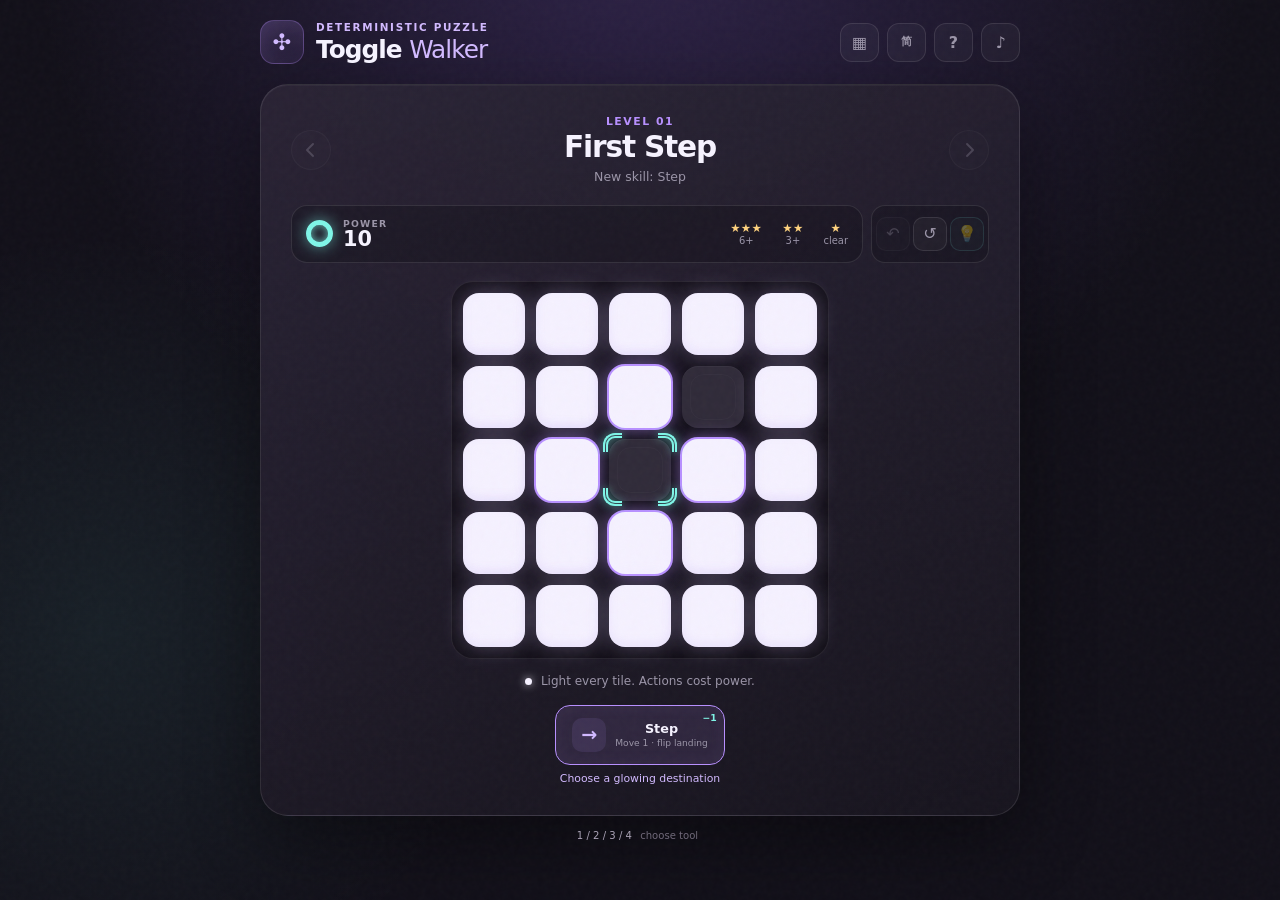
==== toggle-walker/index.html @ c09021bd "deploy(toggle-walker): publish initial PWA" ====
<!doctype html>
<html lang="en">
<head>
  <meta charset="UTF-8">
  <meta name="viewport" content="width=device-width, initial-scale=1, viewport-fit=cover">
  <meta name="theme-color" content="#121019">
  <meta name="description" data-i18n-content="meta.description" content="A deterministic tile-lighting puzzle. Move smart. Spend less. Leave no tile dark.">
  <link rel="manifest" href="/toggle-walker/manifest.webmanifest">
  <link rel="icon" href="/toggle-walker/icons/icon.svg" type="image/svg+xml">
  <link rel="apple-touch-icon" href="/toggle-walker/icons/icon-192.png">
  <title>Toggle Walker</title>
  <script type="module" crossorigin src="/toggle-walker/assets/index-BwWLwqDr.js"></script>
  <link rel="stylesheet" crossorigin href="/toggle-walker/assets/index-BJQT3_qr.css">
</head>
<body>
  <div class="noise" aria-hidden="true"></div>
  <main class="app-shell">
    <header class="topbar">
      <div class="brand">
        <span class="brand-mark" aria-hidden="true">✣</span>
        <div>
          <p class="eyebrow" data-i18n="brand.eyebrow">Deterministic puzzle</p>
          <h1>Toggle <span>Walker</span></h1>
        </div>
      </div>
      <div class="top-actions">
        <button class="icon-button" id="picker-button" type="button" data-i18n-aria="aria.levelPicker" aria-label="Choose level">▦</button>
        <button class="icon-button locale-button" id="locale-button" type="button" data-i18n-aria="aria.locale" aria-label="Switch to Simplified Chinese">简</button>
        <button class="icon-button" id="help-button" type="button" data-i18n-aria="aria.help" aria-label="How to play">?</button>
        <button class="icon-button" id="sound-button" type="button" data-i18n-aria="aria.sound" aria-label="Toggle sound" aria-pressed="true">♪</button>
      </div>
    </header>

    <section id="game-view">
    <section class="game-card" aria-labelledby="level-name">
      <div class="level-row">
        <button class="level-arrow" id="previous-level" type="button" data-i18n-aria="aria.previousLevel" aria-label="Previous level"><i class="fa-solid fa-chevron-left" aria-hidden="true"></i></button>
        <div class="level-copy">
          <p id="level-number">Level 01</p>
          <h2 id="level-name">Crossfire</h2>
          <span id="level-kicker">Warm up the walker</span>
        </div>
        <button class="level-arrow" id="next-level" type="button" data-i18n-aria="aria.nextLevel" aria-label="Next level"><i class="fa-solid fa-chevron-right" aria-hidden="true"></i></button>
      </div>

      <div class="power-row">
        <div class="score-strip">
          <div class="points-display">
            <span class="points-orb" aria-hidden="true"></span>
            <div>
              <small data-i18n="hud.power">Power</small>
              <strong id="points">10</strong>
            </div>
          </div>
          <div class="thresholds" data-i18n-aria="aria.thresholds" aria-label="Star thresholds">
            <span><b>★★★</b><i id="three-star-score">7+</i></span>
            <span><b>★★</b><i id="two-star-score">4+</i></span>
            <span><b>★</b><i data-i18n="hud.clear">clear</i></span>
          </div>
        </div>
        <div class="controls-row" role="group" data-i18n-aria="aria.utilityControls" aria-label="Game controls">
          <button class="utility-button tooltip" id="undo-button" type="button" data-i18n-aria="aria.undo" aria-label="Undo">↶</button>
          <button class="utility-button tooltip" id="restart-button" type="button" data-i18n-aria="aria.restart" aria-label="Restart">↺</button>
          <button class="utility-button tooltip hint-button" id="hint-button" type="button" data-i18n-aria="aria.hint" aria-label="Hint">💡</button>
        </div>
      </div>

      <div class="board-wrap">
        <div class="board" id="board" role="grid" data-i18n-aria="aria.board" aria-label="5 by 5 puzzle board">
          <div class="cursor" id="cursor" aria-hidden="true"><i></i><i></i><i></i><i></i></div>
        </div>
      </div>

      <p class="mission"><span></span> <i data-i18n="mission">Light every tile. Actions never refund power.</i></p>

      <div class="action-picker" role="radiogroup" data-i18n-aria="aria.tools" aria-label="Choose a tool">
        <button class="action tooltip active" data-action="step" role="radio" aria-checked="true" aria-label="Step: Move 1 · flip landing" type="button">
          <span class="action-icon step-icon" aria-hidden="true">→</span>
          <span><strong data-i18n="actions.step.name">Step</strong><small data-i18n="actions.step.description">Move 1 · flip landing</small></span>
          <em>−1</em>
        </button>
        <button class="action tooltip" data-action="dash" role="radio" aria-checked="false" aria-label="Dash: Move 2 · flip the trail" type="button">
          <span class="action-icon dash-icon" aria-hidden="true">»</span>
          <span><strong data-i18n="actions.dash.name">Dash</strong><small data-i18n="actions.dash.description">Move 2 · flip the trail</small></span>
          <em>−1</em>
        </button>
        <button class="action tooltip" data-action="jump" role="radio" aria-checked="false" aria-label="Jump: Move within 2 · flip source + landing" type="button">
          <span class="action-icon jump-icon" aria-hidden="true">⌁</span>
          <span><strong data-i18n="actions.jump.name">Jump</strong><small data-i18n="actions.jump.description">Move within 2 · flip source + landing</small></span>
          <em>−2</em>
        </button>
        <button class="action tooltip pulse-action" data-action="pulse" role="radio" aria-checked="false" aria-label="Pulse: Flip 4 neighbors" type="button">
          <span class="action-icon pulse-icon" aria-hidden="true">✣</span>
          <span><strong data-i18n="actions.pulse.name">Pulse</strong><small data-i18n="actions.pulse.description">Flip 4 neighbors</small></span>
          <em>−3</em>
        </button>
      </div>

      <p class="target-prompt" data-i18n="target.prompt">Choose a glowing destination</p>

    </section>

    <footer><span>1 / 2 / 3 / 4</span> <i data-i18n="footer.choose">choose tool</i></footer>
    </section>

    <section class="picker-view" id="picker-view" hidden>
      <div class="picker-heading">
        <button class="level-arrow" id="picker-back" type="button" data-i18n-aria="aria.backToGame" aria-label="Back to game"><i class="fa-solid fa-chevron-left" aria-hidden="true"></i></button>
        <div>
          <p class="eyebrow" data-i18n="picker.eyebrow">Progression</p>
          <h2 data-i18n="picker.title">Choose a circuit</h2>
        </div>
        <p class="picker-total"><span aria-hidden="true">★</span><strong id="total-stars">0</strong></p>
      </div>
      <div class="picker-navigation">
        <button class="level-arrow" id="picker-previous" type="button" data-i18n-aria="aria.previousPickerPage" aria-label="Previous picker page"><i class="fa-solid fa-chevron-left" aria-hidden="true"></i></button>
        <button class="picker-range" id="picker-range" type="button">1–25</button>
        <button class="level-arrow" id="picker-next" type="button" data-i18n-aria="aria.nextPickerPage" aria-label="Next picker page"><i class="fa-solid fa-chevron-right" aria-hidden="true"></i></button>
      </div>
      <div class="level-grid" id="level-grid"></div>
    </section>
  </main>

  <dialog id="help-dialog">
    <div class="dialog-inner">
      <button class="dialog-close" type="button" data-i18n-aria="aria.close" aria-label="Close">×</button>
      <p class="eyebrow" data-i18n="help.eyebrow">Field manual</p>
      <h2 data-i18n="help.title">Leave no tile dark.</h2>
      <ol>
        <li><b data-i18n="help.chooseTitle">Choose a tool.</b> <span data-i18n="help.chooseBody">Step, dash, jump, or pulse.</span></li>
        <li><b data-i18n="help.spendTitle">Spend power.</b> <span data-i18n="help.spendBody">Each tool has a fixed cost.</span></li>
        <li><b data-i18n="help.lightTitle">Light tiles.</b> <span data-i18n="help.lightBody">Turning a tile white does not refund power.</span></li>
        <li><b data-i18n="help.finishTitle">Finish rich.</b> <span data-i18n="help.finishBody">Your remaining power decides the stars.</span></li>
      </ol>
      <button class="primary-button dialog-close" type="button" data-i18n="help.dismiss">Got it</button>
    </div>
  </dialog>

  <div class="result" id="result" hidden>
    <div class="result-card">
      <p class="eyebrow" id="result-label">Board illuminated</p>
      <div class="result-stars" id="result-stars" data-i18n-aria="aria.stars" aria-label="Stars earned">★★★</div>
      <h2 id="result-title">Clean work.</h2>
      <p id="result-copy">You escaped with <strong>7</strong> power.</p>
      <div class="result-actions">
        <button class="secondary-button" id="result-retry" type="button" data-i18n="result.replay">Replay</button>
        <button class="primary-button" id="result-next" type="button" data-i18n="result.next">Next puzzle →</button>
      </div>
    </div>
  </div>

</body>
</html>
---- toggle-walker/assets/index-BJQT3_qr.css ----
.fa,.fa-brands,.fa-classic,.fa-regular,.fa-solid,.fab,.far,.fas{--_fa-family:var(--fa-family,var(--fa-style-family,"Font Awesome 7 Free"));-webkit-font-smoothing:antialiased;-moz-osx-font-smoothing:grayscale;display:var(--fa-display,inline-block);font-family:var(--_fa-family);font-feature-settings:normal;font-style:normal;font-synthesis:none;font-variant:normal;font-weight:var(--fa-style,900);line-height:1;text-align:center;text-rendering:auto;width:var(--fa-width,1.25em)}:is(.fas,.far,.fab,.fa-solid,.fa-regular,.fa-brands,.fa-classic,.fa):before{content:var(--fa)/""}@supports not (content:""/""){:is(.fas,.far,.fab,.fa-solid,.fa-regular,.fa-brands,.fa-classic,.fa):before{content:var(--fa)}}.fa-1x{font-size:1em}.fa-2x{font-size:2em}.fa-3x{font-size:3em}.fa-4x{font-size:4em}.fa-5x{font-size:5em}.fa-6x{font-size:6em}.fa-7x{font-size:7em}.fa-8x{font-size:8em}.fa-9x{font-size:9em}.fa-10x{font-size:10em}.fa-2xs{font-size:.625em;line-height:.1em;vertical-align:.225em}.fa-xs{font-size:.75em;line-height:.08333em;vertical-align:.125em}.fa-sm{font-size:.875em;line-height:.07143em;vertical-align:.05357em}.fa-lg{font-size:1.25em;line-height:.05em;vertical-align:-.075em}.fa-xl{font-size:1.5em;line-height:.04167em;vertical-align:-.125em}.fa-2xl{font-size:2em;line-height:.03125em;vertical-align:-.1875em}.fa-width-auto{--fa-width:auto}.fa-fw,.fa-width-fixed{--fa-width:1.25em}.fa-canvas-square{padding-block:.125em;margin-block-end:-.125em}.fa-canvas-roomy{padding-block:.25em;padding-inline:.125em;margin-block-end:-.25em;box-sizing:content-box}.fa-ul{list-style-type:none;margin-inline-start:var(--fa-li-margin,2.5em);padding-inline-start:0}.fa-ul>li{position:relative}.fa-li{inset-inline-start:calc(var(--fa-li-width, 2em)*-1);position:absolute;text-align:center;width:var(--fa-li-width,2em);line-height:inherit}.fa-border{border-radius:var(--fa-border-radius,.1em);border:var(--fa-border-width,.0625em) var(--fa-border-style,solid) var(--fa-border-color,#eee);box-sizing:var(--fa-border-box-sizing,content-box);padding:var(--fa-border-padding,.1875em .25em)}.fa-pull-left,.fa-pull-start{float:inline-start;margin-inline-end:var(--fa-pull-margin,.3em)}.fa-pull-end,.fa-pull-right{float:inline-end;margin-inline-start:var(--fa-pull-margin,.3em)}.fa-beat{animation-name:fa-beat;animation-delay:var(--fa-animation-delay,0s);animation-direction:var(--fa-animation-direction,normal);animation-duration:var(--fa-animation-duration,1s);animation-iteration-count:var(--fa-animation-iteration-count,infinite);animation-timing-function:var(--fa-animation-timing,ease-in-out)}.fa-bounce{animation-name:fa-bounce;animation-delay:var(--fa-animation-delay,0s);animation-direction:var(--fa-animation-direction,normal);animation-duration:var(--fa-animation-duration,1s);animation-iteration-count:var(--fa-animation-iteration-count,infinite);animation-timing-function:var(--fa-animation-timing,cubic-bezier(.28,.84,.42,1))}.fa-fade{animation-name:fa-fade;animation-iteration-count:var(--fa-animation-iteration-count,infinite);animation-timing-function:var(--fa-animation-timing,ease-in-out)}.fa-beat-fade,.fa-fade{animation-delay:var(--fa-animation-delay,0s);animation-direction:var(--fa-animation-direction,normal);animation-duration:var(--fa-animation-duration,1s)}.fa-beat-fade{animation-name:fa-beat-fade;animation-iteration-count:var(--fa-animation-iteration-count,infinite);animation-timing-function:var(--fa-animation-timing,ease-in-out)}.fa-flip{animation-name:fa-flip;animation-duration:var(--fa-animation-duration,1.5s);animation-iteration-count:var(--fa-animation-iteration-count,infinite);animation-timing-function:var(--fa-animation-timing,ease-in-out)}.fa-flip,.fa-flip-360{animation-delay:var(--fa-animation-delay,0s);animation-direction:var(--fa-animation-direction,normal)}.fa-flip-360{animation-name:fa-flip-360;animation-duration:var(--fa-animation-duration,1s);animation-iteration-count:var(--fa-animation-iteration-count,infinite);animation-timing-function:var(--fa-animation-timing,ease-in-out)}.fa-shake{animation-name:fa-shake;animation-delay:var(--fa-animation-delay,0s);animation-direction:var(--fa-animation-direction,normal);animation-duration:var(--fa-animation-duration,.75s);animation-iteration-count:var(--fa-animation-iteration-count,infinite);animation-timing-function:var(--fa-animation-timing,ease-in-out)}.fa-spin{animation-name:fa-spin;animation-delay:var(--fa-animation-delay,0s);animation-direction:var(--fa-animation-direction,normal);animation-duration:var(--fa-animation-duration,2s);animation-iteration-count:var(--fa-animation-iteration-count,infinite);animation-timing-function:var(--fa-animation-timing,linear)}.fa-spin-reverse{--fa-animation-direction:reverse}.fa-pulse,.fa-spin-pulse{animation-name:fa-spin;animation-direction:var(--fa-animation-direction,normal);animation-duration:var(--fa-animation-duration,1s);animation-iteration-count:var(--fa-animation-iteration-count,infinite);animation-timing-function:var(--fa-animation-timing,steps(8))}.fa-spin-snap{animation-name:fa-spin-snap;animation-duration:var(--fa-animation-duration,3s);animation-iteration-count:var(--fa-animation-iteration-count,infinite);animation-timing-function:var(--fa-animation-timing,linear)}.fa-spin-snap,.fa-spin-snap-4{animation-delay:var(--fa-animation-delay,0s);animation-direction:var(--fa-animation-direction,normal)}.fa-spin-snap-4{animation-name:fa-spin-snap-4;animation-duration:var(--fa-animation-duration,2.4s);animation-iteration-count:var(--fa-animation-iteration-count,infinite);animation-timing-function:var(--fa-animation-timing,linear)}.fa-spin-snap-8{animation-name:fa-spin-snap-8;animation-duration:var(--fa-animation-duration,4s);animation-iteration-count:var(--fa-animation-iteration-count,infinite);animation-timing-function:var(--fa-animation-timing,linear)}.fa-buzz,.fa-spin-snap-8{animation-delay:var(--fa-animation-delay,0s);animation-direction:var(--fa-animation-direction,normal)}.fa-buzz{animation-name:fa-buzz;animation-duration:var(--fa-animation-duration,.6s);animation-iteration-count:var(--fa-animation-iteration-count,infinite);animation-timing-function:var(--fa-animation-timing,linear)}.fa-wag{animation-name:fa-wag;animation-delay:var(--fa-animation-delay,0s);animation-direction:var(--fa-animation-direction,normal);animation-duration:var(--fa-animation-duration,.9s);animation-iteration-count:var(--fa-animation-iteration-count,infinite);animation-timing-function:var(--fa-animation-timing,ease-out);transform-origin:bottom center}.fa-float{animation-name:fa-float;animation-delay:var(--fa-animation-delay,0s);animation-direction:var(--fa-animation-direction,normal);animation-duration:var(--fa-animation-duration,3s);animation-iteration-count:var(--fa-animation-iteration-count,infinite);animation-timing-function:var(--fa-animation-timing,ease-in-out);will-change:transform}.fa-swing{animation-name:fa-swing;animation-duration:var(--fa-animation-duration,1.2s);animation-iteration-count:var(--fa-animation-iteration-count,infinite);animation-timing-function:var(--fa-animation-timing,ease-out);transform-origin:top center}.fa-jello,.fa-swing{animation-delay:var(--fa-animation-delay,0s);animation-direction:var(--fa-animation-direction,normal)}.fa-jello{animation-name:fa-jello;animation-duration:var(--fa-animation-duration,.9s);animation-iteration-count:var(--fa-animation-iteration-count,infinite);animation-timing-function:var(--fa-animation-timing,ease-out)}@media(prefers-reduced-motion:reduce){.fa-beat,.fa-beat-fade,.fa-bounce,.fa-buzz,.fa-fade,.fa-flip,.fa-flip-360,.fa-float,.fa-jello,.fa-pulse,.fa-shake,.fa-spin,.fa-spin-pulse,.fa-spin-snap,.fa-spin-snap-4,.fa-spin-snap-8,.fa-swing,.fa-wag{animation:none!important;transition:none!important}}@keyframes fa-beat{0%{transform:scale(1)}25%{transform:scale(calc(var(--fa-beat-scale, 1.25)*1.25))}45%{transform:scale(calc(var(--fa-beat-scale, 1.22)*1.22))}65%{transform:scale(calc(var(--fa-beat-scale, 1.25)*1.25))}90%{transform:scale(1)}}@keyframes fa-bounce{0%{transform:scale(1) translateY(0);animation-timing-function:var(--fa-animation-timing)}14%{transform:scale(var(--fa-bounce-start-scale-x,1.06),var(--fa-bounce-start-scale-y,.94)) translateY(var(--fa-bounce-anticipation,3px));animation-timing-function:cubic-bezier(.33,0,.66,.33)}32%{transform:scale(var(--fa-bounce-jump-scale-x,.94),var(--fa-bounce-jump-scale-y,1.12)) translateY(calc(var(--fa-bounce-height, .5em)*-1));animation-timing-function:cubic-bezier(.33,.66,.66,1)}52%{transform:scale(1) translateY(calc(var(--fa-bounce-height, .5em)*-1*1.1));animation-timing-function:cubic-bezier(.5,0,1,.5)}70%{transform:scale(var(--fa-bounce-land-scale-x,1.06),var(--fa-bounce-land-scale-y,.92)) translateY(0);animation-timing-function:cubic-bezier(.33,.33,.66,1)}85%{transform:scale(.98,1.04) translateY(calc(-2px*var(--fa-bounce-rebound, 1)));animation-timing-function:cubic-bezier(.33,0,.66,1)}to{transform:scale(1) translateY(0)}}@keyframes fa-fade{0%{opacity:1;transform:scale(1);animation-timing-function:cubic-bezier(.2,0,.4,1)}40%{opacity:var(--fa-fade-opacity,.4);transform:scale(.98);animation-timing-function:cubic-bezier(.4,0,.6,1)}to{opacity:1;transform:scale(1)}}@keyframes fa-beat-fade{0%{opacity:var(--fa-beat-fade-opacity,.4);transform:scale(1);animation-timing-function:cubic-bezier(.2,0,.4,1)}25%{opacity:calc(var(--fa-beat-fade-opacity, .4) + .4);transform:scale(var(--fa-beat-fade-scale,1.28));animation-timing-function:cubic-bezier(.4,0,.6,1)}45%{opacity:1;transform:scale(var(--fa-beat-fade-scale,1.25));animation-timing-function:cubic-bezier(.4,0,.2,1)}65%{opacity:calc(var(--fa-beat-fade-opacity, .4) + .4);transform:scale(var(--fa-beat-fade-scale,1.28));animation-timing-function:cubic-bezier(.4,0,.6,1)}to{opacity:var(--fa-beat-fade-opacity,.4);transform:scale(1)}}@keyframes fa-flip{0%{transform:perspective(2em) scale(1) rotate3d(var(--fa-flip-x,0),var(--fa-flip-y,1),var(--fa-flip-z,0),0);animation-timing-function:cubic-bezier(.2,0,.4,1)}8%{transform:perspective(2em) scale(var(--fa-flip-anticipation-scale,.95)) rotate3d(var(--fa-flip-x,0),var(--fa-flip-y,1),var(--fa-flip-z,0),0);animation-timing-function:cubic-bezier(.33,0,.66,.33)}35%{transform:perspective(2em) scale(1) rotate3d(var(--fa-flip-x,0),var(--fa-flip-y,1),var(--fa-flip-z,0),calc(var(--fa-flip-angle, -1turn)*.6));animation-timing-function:linear}65%{transform:perspective(2em) scale(1) rotate3d(var(--fa-flip-x,0),var(--fa-flip-y,1),var(--fa-flip-z,0),calc(var(--fa-flip-angle, -1turn)*.5));animation-timing-function:cubic-bezier(.33,.66,.66,1)}92%{transform:perspective(2em) scale(1) rotate3d(var(--fa-flip-x,0),var(--fa-flip-y,1),var(--fa-flip-z,0),calc(var(--fa-flip-angle, -1turn)*var(--fa-flip-overshoot, 1.04)));animation-timing-function:cubic-bezier(.33,0,.66,1)}to{transform:perspective(2em) scale(1) rotate3d(var(--fa-flip-x,0),var(--fa-flip-y,1),var(--fa-flip-z,0),var(--fa-flip-angle,-1turn))}}@keyframes fa-flip-360{0%{transform:perspective(2em) scale(1) rotate3d(var(--fa-flip-x,0),var(--fa-flip-y,1),var(--fa-flip-z,0),0);animation-timing-function:cubic-bezier(.2,0,.4,1)}8%{transform:perspective(2em) scale(var(--fa-flip-anticipation-scale,.95)) rotate3d(var(--fa-flip-x,0),var(--fa-flip-y,1),var(--fa-flip-z,0),0);animation-timing-function:cubic-bezier(.33,0,.66,.33)}50%{transform:perspective(2em) scale(1) rotate3d(var(--fa-flip-x,0),var(--fa-flip-y,1),var(--fa-flip-z,0),calc(var(--fa-flip-angle, -1turn)*.6));animation-timing-function:cubic-bezier(.33,.66,.66,1)}80%{transform:perspective(2em) scale(1) rotate3d(var(--fa-flip-x,0),var(--fa-flip-y,1),var(--fa-flip-z,0),calc(var(--fa-flip-angle, -1turn)*var(--fa-flip-overshoot, 1.04)));animation-timing-function:cubic-bezier(.33,0,.66,1)}to{transform:perspective(2em) scale(1) rotate3d(var(--fa-flip-x,0),var(--fa-flip-y,1),var(--fa-flip-z,0),var(--fa-flip-angle,-1turn))}}@keyframes fa-shake{0%{transform:rotate(0);animation-timing-function:cubic-bezier(.2,0,.8,1)}8%{transform:rotate(35deg) translate(1px);animation-timing-function:cubic-bezier(.3,0,.7,1)}20%{transform:rotate(-22deg) translate(-1px);animation-timing-function:cubic-bezier(.3,0,.7,1)}35%{transform:rotate(15deg) translate(1px);animation-timing-function:cubic-bezier(.3,0,.7,1)}50%{transform:rotate(-9deg);animation-timing-function:cubic-bezier(.4,0,.6,1)}65%{transform:rotate(5deg);animation-timing-function:cubic-bezier(.4,0,.6,1)}78%{transform:rotate(-3deg);animation-timing-function:cubic-bezier(.4,0,.6,1)}90%{transform:rotate(1deg);animation-timing-function:cubic-bezier(.4,0,.2,1)}to{transform:rotate(0)}}@keyframes fa-spin{0%{transform:rotate(0)}to{transform:rotate(1turn)}}@keyframes fa-spin-snap{0%{transform:rotate(0);animation-timing-function:cubic-bezier(0,0,.2,1)}12%{transform:rotate(60deg);animation-timing-function:cubic-bezier(.8,0,1,1)}16.67%{transform:rotate(60deg);animation-timing-function:cubic-bezier(0,0,.2,1)}28.67%{transform:rotate(120deg);animation-timing-function:cubic-bezier(.8,0,1,1)}33.33%{transform:rotate(120deg);animation-timing-function:cubic-bezier(0,0,.2,1)}45.33%{transform:rotate(180deg);animation-timing-function:cubic-bezier(.8,0,1,1)}50%{transform:rotate(180deg);animation-timing-function:cubic-bezier(0,0,.2,1)}62%{transform:rotate(240deg);animation-timing-function:cubic-bezier(.8,0,1,1)}66.67%{transform:rotate(240deg);animation-timing-function:cubic-bezier(0,0,.2,1)}78.67%{transform:rotate(300deg);animation-timing-function:cubic-bezier(.8,0,1,1)}83.33%{transform:rotate(300deg);animation-timing-function:cubic-bezier(0,0,.2,1)}95.33%{transform:rotate(1turn);animation-timing-function:cubic-bezier(.8,0,1,1)}to{transform:rotate(1turn)}}@keyframes fa-spin-snap-4{0%{transform:rotate(0);animation-timing-function:cubic-bezier(0,0,.2,1)}15%{transform:rotate(90deg);animation-timing-function:cubic-bezier(.8,0,1,1)}25%{transform:rotate(90deg);animation-timing-function:cubic-bezier(0,0,.2,1)}40%{transform:rotate(180deg);animation-timing-function:cubic-bezier(.8,0,1,1)}50%{transform:rotate(180deg);animation-timing-function:cubic-bezier(0,0,.2,1)}65%{transform:rotate(270deg);animation-timing-function:cubic-bezier(.8,0,1,1)}75%{transform:rotate(270deg);animation-timing-function:cubic-bezier(0,0,.2,1)}90%{transform:rotate(1turn);animation-timing-function:cubic-bezier(.8,0,1,1)}to{transform:rotate(1turn)}}@keyframes fa-spin-snap-8{0%{transform:rotate(0);animation-timing-function:cubic-bezier(0,0,.2,1)}9%{transform:rotate(45deg);animation-timing-function:cubic-bezier(.8,0,1,1)}12.5%{transform:rotate(45deg);animation-timing-function:cubic-bezier(0,0,.2,1)}21.5%{transform:rotate(90deg);animation-timing-function:cubic-bezier(.8,0,1,1)}25%{transform:rotate(90deg);animation-timing-function:cubic-bezier(0,0,.2,1)}34%{transform:rotate(135deg);animation-timing-function:cubic-bezier(.8,0,1,1)}37.5%{transform:rotate(135deg);animation-timing-function:cubic-bezier(0,0,.2,1)}46.5%{transform:rotate(180deg);animation-timing-function:cubic-bezier(.8,0,1,1)}50%{transform:rotate(180deg);animation-timing-function:cubic-bezier(0,0,.2,1)}59%{transform:rotate(225deg);animation-timing-function:cubic-bezier(.8,0,1,1)}62.5%{transform:rotate(225deg);animation-timing-function:cubic-bezier(0,0,.2,1)}71.5%{transform:rotate(270deg);animation-timing-function:cubic-bezier(.8,0,1,1)}75%{transform:rotate(270deg);animation-timing-function:cubic-bezier(0,0,.2,1)}84%{transform:rotate(315deg);animation-timing-function:cubic-bezier(.8,0,1,1)}87.5%{transform:rotate(315deg);animation-timing-function:cubic-bezier(0,0,.2,1)}96.5%{transform:rotate(1turn);animation-timing-function:cubic-bezier(.8,0,1,1)}to{transform:rotate(1turn)}}@keyframes fa-buzz{0%{transform:translate(0) rotate(0);animation-timing-function:cubic-bezier(.1,0,.9,1)}5%{transform:translate(var(--fa-buzz-distance,4px)) rotate(.5deg)}10%{transform:translate(calc(var(--fa-buzz-distance, 4px)*-1)) rotate(-.5deg)}15%{transform:translate(var(--fa-buzz-distance,4px)) rotate(.3deg)}20%{transform:translate(calc(var(--fa-buzz-distance, 4px)*-1)) rotate(-.3deg)}25%{transform:translate(calc(var(--fa-buzz-distance, 4px)*.7)) rotate(.2deg)}30%{transform:translate(calc(var(--fa-buzz-distance, 4px)*-1*.7)) rotate(-.2deg)}35%{transform:translate(calc(var(--fa-buzz-distance, 4px)*.4)) rotate(.1deg)}40%{transform:translate(0) rotate(0)}to{transform:translate(0) rotate(0)}}@keyframes fa-wag{0%{transform:rotate(0);animation-timing-function:cubic-bezier(.2,0,.6,1)}12%{transform:rotate(var(--fa-wag-angle,12deg));animation-timing-function:cubic-bezier(.4,0,.2,1)}24%{transform:rotate(2deg);animation-timing-function:cubic-bezier(.2,0,.6,1)}36%{transform:rotate(calc(var(--fa-wag-angle, 12deg)*.85));animation-timing-function:cubic-bezier(.4,0,.2,1)}48%{transform:rotate(1deg);animation-timing-function:cubic-bezier(.2,0,.6,1)}58%{transform:rotate(calc(var(--fa-wag-angle, 12deg)*.6));animation-timing-function:cubic-bezier(.4,0,.2,1)}68%{transform:rotate(0)}to{transform:rotate(0)}}@keyframes fa-float{0%{transform:translateY(0) translate(0) rotate(0) scale(var(--fa-float-squash-x,1.02),var(--fa-float-squash-y,.98));animation-timing-function:cubic-bezier(.33,0,.66,.33)}15%{transform:translateY(calc(var(--fa-float-height, 6px)*-.4)) translate(var(--fa-float-drift,1px)) rotate(var(--fa-float-tilt,1deg)) scale(1);animation-timing-function:cubic-bezier(.33,.66,.66,1)}35%{transform:translateY(calc(var(--fa-float-height, 6px)*-1)) translate(0) rotate(0) scale(var(--fa-float-stretch-x,.98),var(--fa-float-stretch-y,1.03));animation-timing-function:cubic-bezier(.5,0,.5,0)}50%{transform:translateY(calc(var(--fa-float-height, 6px)*-.92)) translate(calc(var(--fa-float-drift, 1px)*-.5)) rotate(calc(var(--fa-float-tilt, 1deg)*-.5)) scale(.995,1.01);animation-timing-function:cubic-bezier(.33,0,.66,.33)}70%{transform:translateY(calc(var(--fa-float-height, 6px)*-.3)) translate(calc(var(--fa-float-drift, 1px)*-1)) rotate(calc(var(--fa-float-tilt, 1deg)*-1)) scale(1);animation-timing-function:cubic-bezier(.33,.66,.66,1)}90%{transform:translateY(calc(var(--fa-float-height, 6px)*.05)) translate(0) rotate(0) scale(var(--fa-float-squash-x,1.02),var(--fa-float-squash-y,.98));animation-timing-function:cubic-bezier(.33,0,.66,1)}to{transform:translateY(0) translate(0) rotate(0) scale(var(--fa-float-squash-x,1.02),var(--fa-float-squash-y,.98))}}@keyframes fa-swing{0%{transform:rotate(0);animation-timing-function:cubic-bezier(.2,0,.8,1)}8%{transform:rotate(var(--fa-swing-angle,22deg));animation-timing-function:cubic-bezier(.3,0,.7,1)}18%{transform:rotate(calc(var(--fa-swing-angle, 22deg)*-1*.85));animation-timing-function:cubic-bezier(.3,0,.7,1)}28%{transform:rotate(calc(var(--fa-swing-angle, 22deg)*.65));animation-timing-function:cubic-bezier(.35,0,.65,1)}38%{transform:rotate(calc(var(--fa-swing-angle, 22deg)*-1*.45));animation-timing-function:cubic-bezier(.4,0,.6,1)}48%{transform:rotate(calc(var(--fa-swing-angle, 22deg)*.25));animation-timing-function:cubic-bezier(.4,0,.6,1)}56%{transform:rotate(calc(var(--fa-swing-angle, 22deg)*-1*.1));animation-timing-function:cubic-bezier(.4,0,.6,1)}64%{transform:rotate(0)}to{transform:rotate(0)}}@keyframes fa-jello{0%{transform:scale(1);animation-timing-function:cubic-bezier(.2,0,.8,1)}12%{transform:scale(var(--fa-jello-scale-x,1.15),calc(2 - var(--fa-jello-scale-x, 1.15)));animation-timing-function:cubic-bezier(.3,0,.7,1)}24%{transform:scale(calc(2 - var(--fa-jello-scale-y, 1.12)),var(--fa-jello-scale-y,1.12));animation-timing-function:cubic-bezier(.3,0,.7,1)}36%{transform:scale(calc(.5 + var(--fa-jello-scale-x, 1.15)*.5),calc(1.5 - var(--fa-jello-scale-x, 1.15)*.5));animation-timing-function:cubic-bezier(.4,0,.6,1)}48%{transform:scale(calc(1.3 - var(--fa-jello-scale-y, 1.12)*.3),calc(.7 + var(--fa-jello-scale-y, 1.12)*.3));animation-timing-function:cubic-bezier(.4,0,.6,1)}58%{transform:scale(1.02,.98);animation-timing-function:cubic-bezier(.4,0,.2,1)}68%{transform:scale(1)}to{transform:scale(1)}}.fa-rotate-90{transform:rotate(90deg)}.fa-rotate-180{transform:rotate(180deg)}.fa-rotate-270{transform:rotate(270deg)}.fa-flip-horizontal{transform:scaleX(-1)}.fa-flip-vertical{transform:scaleY(-1)}.fa-flip-both,.fa-flip-horizontal.fa-flip-vertical{transform:scale(-1)}.fa-rotate-by{transform:rotate(var(--fa-rotate-angle,0))}.fa-stack{display:inline-block;height:2em;line-height:2em;position:relative;vertical-align:middle;width:2.5em}.fa-stack-1x,.fa-stack-2x{--fa-width:100%;inset:0;position:absolute;text-align:center;width:var(--fa-width);z-index:var(--fa-stack-z-index,auto)}.fa-stack-1x{line-height:inherit}.fa-stack-2x{font-size:2em}.fa-inverse{color:var(--fa-inverse,#fff)}.fa-0{--fa:"0"}.fa-1{--fa:"1"}.fa-2{--fa:"2"}.fa-3{--fa:"3"}.fa-4{--fa:"4"}.fa-5{--fa:"5"}.fa-6{--fa:"6"}.fa-7{--fa:"7"}.fa-8{--fa:"8"}.fa-9{--fa:"9"}.fa-exclamation{--fa:"!"}.fa-hashtag{--fa:"#"}.fa-dollar,.fa-dollar-sign,.fa-usd{--fa:"$"}.fa-percent,.fa-percentage{--fa:"%"}.fa-asterisk{--fa:"*"}.fa-add,.fa-plus{--fa:"+"}.fa-less-than{--fa:"<"}.fa-equals{--fa:"="}.fa-greater-than{--fa:">"}.fa-question{--fa:"?"}.fa-at{--fa:"@"}.fa-a{--fa:"A"}.fa-b{--fa:"B"}.fa-c{--fa:"C"}.fa-d{--fa:"D"}.fa-e{--fa:"E"}.fa-f{--fa:"F"}.fa-g{--fa:"G"}.fa-h{--fa:"H"}.fa-i{--fa:"I"}.fa-j{--fa:"J"}.fa-k{--fa:"K"}.fa-l{--fa:"L"}.fa-m{--fa:"M"}.fa-n{--fa:"N"}.fa-o{--fa:"O"}.fa-p{--fa:"P"}.fa-q{--fa:"Q"}.fa-r{--fa:"R"}.fa-s{--fa:"S"}.fa-t{--fa:"T"}.fa-u{--fa:"U"}.fa-v{--fa:"V"}.fa-w{--fa:"W"}.fa-x{--fa:"X"}.fa-y{--fa:"Y"}.fa-z{--fa:"Z"}.fa-faucet{--fa:""}.fa-faucet-drip{--fa:""}.fa-house-chimney-window{--fa:""}.fa-house-signal{--fa:""}.fa-temperature-arrow-down,.fa-temperature-down{--fa:""}.fa-temperature-arrow-up,.fa-temperature-up{--fa:""}.fa-trailer{--fa:""}.fa-bacteria{--fa:""}.fa-bacterium{--fa:""}.fa-box-tissue{--fa:""}.fa-hand-holding-medical{--fa:""}.fa-hand-sparkles{--fa:""}.fa-hands-bubbles,.fa-hands-wash{--fa:""}.fa-handshake-alt-slash,.fa-handshake-simple-slash,.fa-handshake-slash{--fa:""}.fa-head-side-cough{--fa:""}.fa-head-side-cough-slash{--fa:""}.fa-head-side-mask{--fa:""}.fa-head-side-virus{--fa:""}.fa-house-chimney-user{--fa:""}.fa-house-laptop,.fa-laptop-house{--fa:""}.fa-lungs-virus{--fa:""}.fa-people-arrows,.fa-people-arrows-left-right{--fa:""}.fa-plane-slash{--fa:""}.fa-pump-medical{--fa:""}.fa-pump-soap{--fa:""}.fa-shield-virus{--fa:""}.fa-sink{--fa:""}.fa-soap{--fa:""}.fa-stopwatch-20{--fa:""}.fa-shop-slash,.fa-store-alt-slash{--fa:""}.fa-store-slash{--fa:""}.fa-toilet-paper-slash{--fa:""}.fa-users-slash{--fa:""}.fa-virus{--fa:""}.fa-virus-slash{--fa:""}.fa-viruses{--fa:""}.fa-vest{--fa:""}.fa-vest-patches{--fa:""}.fa-arrow-trend-down{--fa:""}.fa-arrow-trend-up{--fa:""}.fa-arrow-up-from-bracket{--fa:""}.fa-austral-sign{--fa:""}.fa-baht-sign{--fa:""}.fa-bitcoin-sign{--fa:""}.fa-bolt-lightning{--fa:""}.fa-book-bookmark{--fa:""}.fa-camera-rotate{--fa:""}.fa-cedi-sign{--fa:""}.fa-chart-column{--fa:""}.fa-chart-gantt{--fa:""}.fa-clapperboard{--fa:""}.fa-closed-captioning-slash{--fa:""}.fa-clover{--fa:""}.fa-code-compare{--fa:""}.fa-code-fork{--fa:""}.fa-code-pull-request{--fa:""}.fa-colon-sign{--fa:""}.fa-cruzeiro-sign{--fa:""}.fa-display{--fa:""}.fa-dong-sign{--fa:""}.fa-elevator{--fa:""}.fa-filter-circle-xmark{--fa:""}.fa-florin-sign{--fa:""}.fa-folder-closed{--fa:""}.fa-franc-sign{--fa:""}.fa-guarani-sign{--fa:""}.fa-gun{--fa:""}.fa-hands-clapping{--fa:""}.fa-home-user,.fa-house-user{--fa:""}.fa-indian-rupee,.fa-indian-rupee-sign,.fa-inr{--fa:""}.fa-kip-sign{--fa:""}.fa-lari-sign{--fa:""}.fa-litecoin-sign{--fa:""}.fa-manat-sign{--fa:""}.fa-mask-face{--fa:""}.fa-mill-sign{--fa:""}.fa-money-bills{--fa:""}.fa-naira-sign{--fa:""}.fa-notdef{--fa:""}.fa-panorama{--fa:""}.fa-peseta-sign{--fa:""}.fa-peso-sign{--fa:""}.fa-plane-up{--fa:""}.fa-rupiah-sign{--fa:""}.fa-stairs{--fa:""}.fa-timeline{--fa:""}.fa-truck-front{--fa:""}.fa-try,.fa-turkish-lira,.fa-turkish-lira-sign{--fa:""}.fa-vault{--fa:""}.fa-magic-wand-sparkles,.fa-wand-magic-sparkles{--fa:""}.fa-wheat-alt,.fa-wheat-awn{--fa:""}.fa-wheelchair-alt,.fa-wheelchair-move{--fa:""}.fa-bangladeshi-taka-sign{--fa:""}.fa-bowl-rice{--fa:""}.fa-person-pregnant{--fa:""}.fa-home-lg,.fa-house-chimney{--fa:""}.fa-house-crack{--fa:""}.fa-house-medical{--fa:""}.fa-cent-sign{--fa:""}.fa-plus-minus{--fa:""}.fa-sailboat{--fa:""}.fa-section{--fa:""}.fa-shrimp{--fa:""}.fa-brazilian-real-sign{--fa:""}.fa-chart-simple{--fa:""}.fa-diagram-next{--fa:""}.fa-diagram-predecessor{--fa:""}.fa-diagram-successor{--fa:""}.fa-earth-oceania,.fa-globe-oceania{--fa:""}.fa-bug-slash{--fa:""}.fa-file-circle-plus{--fa:""}.fa-shop-lock{--fa:""}.fa-virus-covid{--fa:""}.fa-virus-covid-slash{--fa:""}.fa-anchor-circle-check{--fa:""}.fa-anchor-circle-exclamation{--fa:""}.fa-anchor-circle-xmark{--fa:""}.fa-anchor-lock{--fa:""}.fa-arrow-down-up-across-line{--fa:""}.fa-arrow-down-up-lock{--fa:""}.fa-arrow-right-to-city{--fa:""}.fa-arrow-up-from-ground-water{--fa:""}.fa-arrow-up-from-water-pump{--fa:""}.fa-arrow-up-right-dots{--fa:""}.fa-arrows-down-to-line{--fa:""}.fa-arrows-down-to-people{--fa:""}.fa-arrows-left-right-to-line{--fa:""}.fa-arrows-spin{--fa:""}.fa-arrows-split-up-and-left{--fa:""}.fa-arrows-to-circle{--fa:""}.fa-arrows-to-dot{--fa:""}.fa-arrows-to-eye{--fa:""}.fa-arrows-turn-right{--fa:""}.fa-arrows-turn-to-dots{--fa:""}.fa-arrows-up-to-line{--fa:""}.fa-bore-hole{--fa:""}.fa-bottle-droplet{--fa:""}.fa-bottle-water{--fa:""}.fa-bowl-food{--fa:""}.fa-boxes-packing{--fa:""}.fa-bridge{--fa:""}.fa-bridge-circle-check{--fa:""}.fa-bridge-circle-exclamation{--fa:""}.fa-bridge-circle-xmark{--fa:""}.fa-bridge-lock{--fa:""}.fa-bridge-water{--fa:""}.fa-bucket{--fa:""}.fa-bugs{--fa:""}.fa-building-circle-arrow-right{--fa:""}.fa-building-circle-check{--fa:""}.fa-building-circle-exclamation{--fa:""}.fa-building-circle-xmark{--fa:""}.fa-building-flag{--fa:""}.fa-building-lock{--fa:""}.fa-building-ngo{--fa:""}.fa-building-shield{--fa:""}.fa-building-un{--fa:""}.fa-building-user{--fa:""}.fa-building-wheat{--fa:""}.fa-burst{--fa:""}.fa-car-on{--fa:""}.fa-car-tunnel{--fa:""}.fa-child-combatant,.fa-child-rifle{--fa:""}.fa-children{--fa:""}.fa-circle-nodes{--fa:""}.fa-clipboard-question{--fa:""}.fa-cloud-showers-water{--fa:""}.fa-computer{--fa:""}.fa-cubes-stacked{--fa:""}.fa-envelope-circle-check{--fa:""}.fa-explosion{--fa:""}.fa-ferry{--fa:""}.fa-file-circle-exclamation{--fa:""}.fa-file-circle-minus{--fa:""}.fa-file-circle-question{--fa:""}.fa-file-shield{--fa:""}.fa-fire-burner{--fa:""}.fa-fish-fins{--fa:""}.fa-flask-vial{--fa:""}.fa-glass-water{--fa:""}.fa-glass-water-droplet{--fa:""}.fa-group-arrows-rotate{--fa:""}.fa-hand-holding-hand{--fa:""}.fa-handcuffs{--fa:""}.fa-hands-bound{--fa:""}.fa-hands-holding-child{--fa:""}.fa-hands-holding-circle{--fa:""}.fa-heart-circle-bolt{--fa:""}.fa-heart-circle-check{--fa:""}.fa-heart-circle-exclamation{--fa:""}.fa-heart-circle-minus{--fa:""}.fa-heart-circle-plus{--fa:""}.fa-heart-circle-xmark{--fa:""}.fa-helicopter-symbol{--fa:""}.fa-helmet-un{--fa:""}.fa-hill-avalanche{--fa:""}.fa-hill-rockslide{--fa:""}.fa-house-circle-check{--fa:""}.fa-house-circle-exclamation{--fa:""}.fa-house-circle-xmark{--fa:""}.fa-house-fire{--fa:""}.fa-house-flag{--fa:""}.fa-house-flood-water{--fa:""}.fa-house-flood-water-circle-arrow-right{--fa:""}.fa-house-lock{--fa:""}.fa-house-medical-circle-check{--fa:""}.fa-house-medical-circle-exclamation{--fa:""}.fa-house-medical-circle-xmark{--fa:""}.fa-house-medical-flag{--fa:""}.fa-house-tsunami{--fa:""}.fa-jar{--fa:""}.fa-jar-wheat{--fa:""}.fa-jet-fighter-up{--fa:""}.fa-jug-detergent{--fa:""}.fa-kitchen-set{--fa:""}.fa-land-mine-on{--fa:""}.fa-landmark-flag{--fa:""}.fa-laptop-file{--fa:""}.fa-lines-leaning{--fa:""}.fa-location-pin-lock{--fa:""}.fa-locust{--fa:""}.fa-magnifying-glass-arrow-right{--fa:""}.fa-magnifying-glass-chart{--fa:""}.fa-mars-and-venus-burst{--fa:""}.fa-mask-ventilator{--fa:""}.fa-mattress-pillow{--fa:""}.fa-mobile-retro{--fa:""}.fa-money-bill-transfer{--fa:""}.fa-money-bill-trend-up{--fa:""}.fa-money-bill-wheat{--fa:""}.fa-mosquito{--fa:""}.fa-mosquito-net{--fa:""}.fa-mound{--fa:""}.fa-mountain-city{--fa:""}.fa-mountain-sun{--fa:""}.fa-oil-well{--fa:""}.fa-people-group{--fa:""}.fa-people-line{--fa:""}.fa-people-pulling{--fa:""}.fa-people-robbery{--fa:""}.fa-people-roof{--fa:""}.fa-person-arrow-down-to-line{--fa:""}.fa-person-arrow-up-from-line{--fa:""}.fa-person-breastfeeding{--fa:""}.fa-person-burst{--fa:""}.fa-person-cane{--fa:""}.fa-person-chalkboard{--fa:""}.fa-person-circle-check{--fa:""}.fa-person-circle-exclamation{--fa:""}.fa-person-circle-minus{--fa:""}.fa-person-circle-plus{--fa:""}.fa-person-circle-question{--fa:""}.fa-person-circle-xmark{--fa:""}.fa-person-dress-burst{--fa:""}.fa-person-drowning{--fa:""}.fa-person-falling{--fa:""}.fa-person-falling-burst{--fa:""}.fa-person-half-dress{--fa:""}.fa-person-harassing{--fa:""}.fa-person-military-pointing{--fa:""}.fa-person-military-rifle{--fa:""}.fa-person-military-to-person{--fa:""}.fa-person-rays{--fa:""}.fa-person-rifle{--fa:""}.fa-person-shelter{--fa:""}.fa-person-walking-arrow-loop-left{--fa:""}.fa-person-walking-arrow-right{--fa:""}.fa-person-walking-dashed-line-arrow-right{--fa:""}.fa-person-walking-luggage{--fa:""}.fa-plane-circle-check{--fa:""}.fa-plane-circle-exclamation{--fa:""}.fa-plane-circle-xmark{--fa:""}.fa-plane-lock{--fa:""}.fa-plate-wheat{--fa:""}.fa-plug-circle-bolt{--fa:""}.fa-plug-circle-check{--fa:""}.fa-plug-circle-exclamation{--fa:""}.fa-plug-circle-minus{--fa:""}.fa-plug-circle-plus{--fa:""}.fa-plug-circle-xmark{--fa:""}.fa-ranking-star{--fa:""}.fa-road-barrier{--fa:""}.fa-road-bridge{--fa:""}.fa-road-circle-check{--fa:""}.fa-road-circle-exclamation{--fa:""}.fa-road-circle-xmark{--fa:""}.fa-road-lock{--fa:""}.fa-road-spikes{--fa:""}.fa-rug{--fa:""}.fa-sack-xmark{--fa:""}.fa-school-circle-check{--fa:""}.fa-school-circle-exclamation{--fa:""}.fa-school-circle-xmark{--fa:""}.fa-school-flag{--fa:""}.fa-school-lock{--fa:""}.fa-sheet-plastic{--fa:""}.fa-shield-cat{--fa:""}.fa-shield-dog{--fa:""}.fa-shield-heart{--fa:""}.fa-square-nfi{--fa:""}.fa-square-person-confined{--fa:""}.fa-square-virus{--fa:""}.fa-rod-asclepius,.fa-rod-snake,.fa-staff-aesculapius,.fa-staff-snake{--fa:""}.fa-sun-plant-wilt{--fa:""}.fa-tarp{--fa:""}.fa-tarp-droplet{--fa:""}.fa-tent{--fa:""}.fa-tent-arrow-down-to-line{--fa:""}.fa-tent-arrow-left-right{--fa:""}.fa-tent-arrow-turn-left{--fa:""}.fa-tent-arrows-down{--fa:""}.fa-tents{--fa:""}.fa-toilet-portable{--fa:""}.fa-toilets-portable{--fa:""}.fa-tower-cell{--fa:""}.fa-tower-observation{--fa:""}.fa-tree-city{--fa:""}.fa-trowel{--fa:""}.fa-trowel-bricks{--fa:""}.fa-truck-arrow-right{--fa:""}.fa-truck-droplet{--fa:""}.fa-truck-field{--fa:""}.fa-truck-field-un{--fa:""}.fa-truck-plane{--fa:""}.fa-users-between-lines{--fa:""}.fa-users-line{--fa:""}.fa-users-rays{--fa:""}.fa-users-rectangle{--fa:""}.fa-users-viewfinder{--fa:""}.fa-vial-circle-check{--fa:""}.fa-vial-virus{--fa:""}.fa-wheat-awn-circle-exclamation{--fa:""}.fa-worm{--fa:""}.fa-xmarks-lines{--fa:""}.fa-child-dress{--fa:""}.fa-child-reaching{--fa:""}.fa-file-circle-check{--fa:""}.fa-file-circle-xmark{--fa:""}.fa-person-through-window{--fa:""}.fa-plant-wilt{--fa:""}.fa-stapler{--fa:""}.fa-train-tram{--fa:""}.fa-table-cells-column-lock{--fa:""}.fa-table-cells-row-lock{--fa:""}.fa-web-awesome{--fa:""}.fa-thumb-tack-slash,.fa-thumbtack-slash{--fa:""}.fa-table-cells-row-unlock{--fa:""}.fa-chart-diagram{--fa:""}.fa-comment-nodes{--fa:""}.fa-file-fragment{--fa:""}.fa-file-half-dashed{--fa:""}.fa-hexagon-nodes{--fa:""}.fa-hexagon-nodes-bolt{--fa:""}.fa-square-binary{--fa:""}.fa-pentagon{--fa:""}.fa-non-binary{--fa:""}.fa-spiral{--fa:""}.fa-picture-in-picture{--fa:""}.fa-mobile-vibrate{--fa:""}.fa-single-quote-left{--fa:""}.fa-single-quote-right{--fa:""}.fa-bus-side{--fa:""}.fa-heptagon,.fa-septagon{--fa:""}.fa-aquarius{--fa:""}.fa-aries{--fa:""}.fa-cancer{--fa:""}.fa-capricorn{--fa:""}.fa-gemini{--fa:""}.fa-leo{--fa:""}.fa-libra{--fa:""}.fa-pisces{--fa:""}.fa-sagittarius{--fa:""}.fa-scorpio{--fa:""}.fa-taurus{--fa:""}.fa-virgo{--fa:""}.fa-glass-martini,.fa-martini-glass-empty{--fa:""}.fa-music{--fa:""}.fa-magnifying-glass,.fa-search{--fa:""}.fa-heart{--fa:""}.fa-star{--fa:""}.fa-user,.fa-user-alt,.fa-user-large{--fa:""}.fa-film,.fa-film-alt,.fa-film-simple{--fa:""}.fa-table-cells-large,.fa-th-large{--fa:""}.fa-table-cells,.fa-th{--fa:""}.fa-table-list,.fa-th-list{--fa:""}.fa-check{--fa:""}.fa-close,.fa-multiply,.fa-remove,.fa-times,.fa-xmark{--fa:""}.fa-magnifying-glass-plus,.fa-search-plus{--fa:""}.fa-magnifying-glass-minus,.fa-search-minus{--fa:""}.fa-power-off{--fa:""}.fa-signal,.fa-signal-5,.fa-signal-perfect{--fa:""}.fa-cog,.fa-gear{--fa:""}.fa-home,.fa-home-alt,.fa-home-lg-alt,.fa-house{--fa:""}.fa-clock,.fa-clock-four{--fa:""}.fa-road{--fa:""}.fa-download{--fa:""}.fa-inbox{--fa:""}.fa-arrow-right-rotate,.fa-arrow-rotate-forward,.fa-arrow-rotate-right,.fa-redo{--fa:""}.fa-arrows-rotate,.fa-refresh,.fa-sync{--fa:""}.fa-list-alt,.fa-rectangle-list{--fa:""}.fa-lock{--fa:""}.fa-flag{--fa:""}.fa-headphones,.fa-headphones-alt,.fa-headphones-simple{--fa:""}.fa-volume-off{--fa:""}.fa-volume-down,.fa-volume-low{--fa:""}.fa-volume-high,.fa-volume-up{--fa:""}.fa-qrcode{--fa:""}.fa-barcode{--fa:""}.fa-tag{--fa:""}.fa-tags{--fa:""}.fa-book{--fa:""}.fa-bookmark{--fa:""}.fa-print{--fa:""}.fa-camera,.fa-camera-alt{--fa:""}.fa-font{--fa:""}.fa-bold{--fa:""}.fa-italic{--fa:""}.fa-text-height{--fa:""}.fa-text-width{--fa:""}.fa-align-left{--fa:""}.fa-align-center{--fa:""}.fa-align-right{--fa:""}.fa-align-justify{--fa:""}.fa-list,.fa-list-squares{--fa:""}.fa-dedent,.fa-outdent{--fa:""}.fa-indent{--fa:""}.fa-video,.fa-video-camera{--fa:""}.fa-image{--fa:""}.fa-location-pin,.fa-map-marker{--fa:""}.fa-adjust,.fa-circle-half-stroke{--fa:""}.fa-droplet,.fa-tint{--fa:""}.fa-edit,.fa-pen-to-square{--fa:""}.fa-arrows,.fa-arrows-up-down-left-right{--fa:""}.fa-backward-step,.fa-step-backward{--fa:""}.fa-backward-fast,.fa-fast-backward{--fa:""}.fa-backward{--fa:""}.fa-play{--fa:""}.fa-pause{--fa:""}.fa-stop{--fa:""}.fa-forward{--fa:""}.fa-fast-forward,.fa-forward-fast{--fa:""}.fa-forward-step,.fa-step-forward{--fa:""}.fa-eject{--fa:""}.fa-chevron-left{--fa:""}.fa-chevron-right{--fa:""}.fa-circle-plus,.fa-plus-circle{--fa:""}.fa-circle-minus,.fa-minus-circle{--fa:""}.fa-circle-xmark,.fa-times-circle,.fa-xmark-circle{--fa:""}.fa-check-circle,.fa-circle-check{--fa:""}.fa-circle-question,.fa-question-circle{--fa:""}.fa-circle-info,.fa-info-circle{--fa:""}.fa-crosshairs{--fa:""}.fa-ban,.fa-cancel{--fa:""}.fa-arrow-left{--fa:""}.fa-arrow-right{--fa:""}.fa-arrow-up{--fa:""}.fa-arrow-down{--fa:""}.fa-mail-forward,.fa-share{--fa:""}.fa-expand{--fa:""}.fa-compress{--fa:""}.fa-minus,.fa-subtract{--fa:""}.fa-circle-exclamation,.fa-exclamation-circle{--fa:""}.fa-gift{--fa:""}.fa-leaf{--fa:""}.fa-fire{--fa:""}.fa-eye{--fa:""}.fa-eye-slash{--fa:""}.fa-exclamation-triangle,.fa-triangle-exclamation,.fa-warning{--fa:""}.fa-plane{--fa:""}.fa-calendar-alt,.fa-calendar-days{--fa:""}.fa-random,.fa-shuffle{--fa:""}.fa-comment{--fa:""}.fa-magnet{--fa:""}.fa-chevron-up{--fa:""}.fa-chevron-down{--fa:""}.fa-retweet{--fa:""}.fa-cart-shopping,.fa-shopping-cart{--fa:""}.fa-folder,.fa-folder-blank{--fa:""}.fa-folder-open{--fa:""}.fa-arrows-up-down,.fa-arrows-v{--fa:""}.fa-arrows-h,.fa-arrows-left-right{--fa:""}.fa-bar-chart,.fa-chart-bar{--fa:""}.fa-camera-retro{--fa:""}.fa-key{--fa:""}.fa-cogs,.fa-gears{--fa:""}.fa-comments{--fa:""}.fa-star-half{--fa:""}.fa-arrow-right-from-bracket,.fa-sign-out{--fa:""}.fa-thumb-tack,.fa-thumbtack{--fa:""}.fa-arrow-up-right-from-square,.fa-external-link{--fa:""}.fa-arrow-right-to-bracket,.fa-sign-in{--fa:""}.fa-trophy{--fa:""}.fa-upload{--fa:""}.fa-lemon{--fa:""}.fa-phone{--fa:""}.fa-phone-square,.fa-square-phone{--fa:""}.fa-unlock{--fa:""}.fa-credit-card,.fa-credit-card-alt{--fa:""}.fa-feed,.fa-rss{--fa:""}.fa-hard-drive,.fa-hdd{--fa:""}.fa-bullhorn{--fa:""}.fa-certificate{--fa:""}.fa-hand-point-right{--fa:""}.fa-hand-point-left{--fa:""}.fa-hand-point-up{--fa:""}.fa-hand-point-down{--fa:""}.fa-arrow-circle-left,.fa-circle-arrow-left{--fa:""}.fa-arrow-circle-right,.fa-circle-arrow-right{--fa:""}.fa-arrow-circle-up,.fa-circle-arrow-up{--fa:""}.fa-arrow-circle-down,.fa-circle-arrow-down{--fa:""}.fa-globe{--fa:""}.fa-wrench{--fa:""}.fa-list-check,.fa-tasks{--fa:""}.fa-filter{--fa:""}.fa-briefcase{--fa:""}.fa-arrows-alt,.fa-up-down-left-right{--fa:""}.fa-users{--fa:""}.fa-chain,.fa-link{--fa:""}.fa-cloud{--fa:""}.fa-flask{--fa:""}.fa-cut,.fa-scissors{--fa:""}.fa-copy{--fa:""}.fa-paperclip{--fa:""}.fa-floppy-disk,.fa-save{--fa:""}.fa-square{--fa:""}.fa-bars,.fa-navicon{--fa:""}.fa-list-dots,.fa-list-ul{--fa:""}.fa-list-1-2,.fa-list-numeric,.fa-list-ol{--fa:""}.fa-strikethrough{--fa:""}.fa-underline{--fa:""}.fa-table{--fa:""}.fa-magic,.fa-wand-magic{--fa:""}.fa-truck{--fa:""}.fa-money-bill{--fa:""}.fa-caret-down{--fa:""}.fa-caret-up{--fa:""}.fa-caret-left{--fa:""}.fa-caret-right{--fa:""}.fa-columns,.fa-table-columns{--fa:""}.fa-sort,.fa-unsorted{--fa:""}.fa-sort-desc,.fa-sort-down{--fa:""}.fa-sort-asc,.fa-sort-up{--fa:""}.fa-envelope{--fa:""}.fa-arrow-left-rotate,.fa-arrow-rotate-back,.fa-arrow-rotate-backward,.fa-arrow-rotate-left,.fa-undo{--fa:""}.fa-gavel,.fa-legal{--fa:""}.fa-bolt,.fa-zap{--fa:""}.fa-sitemap{--fa:""}.fa-umbrella{--fa:""}.fa-file-clipboard,.fa-paste{--fa:""}.fa-lightbulb{--fa:""}.fa-arrow-right-arrow-left,.fa-exchange{--fa:""}.fa-cloud-arrow-down,.fa-cloud-download,.fa-cloud-download-alt{--fa:""}.fa-cloud-arrow-up,.fa-cloud-upload,.fa-cloud-upload-alt{--fa:""}.fa-user-doctor,.fa-user-md{--fa:""}.fa-stethoscope{--fa:""}.fa-suitcase{--fa:""}.fa-bell{--fa:""}.fa-coffee,.fa-mug-saucer{--fa:""}.fa-hospital,.fa-hospital-alt,.fa-hospital-wide{--fa:""}.fa-ambulance,.fa-truck-medical{--fa:""}.fa-medkit,.fa-suitcase-medical{--fa:""}.fa-fighter-jet,.fa-jet-fighter{--fa:""}.fa-beer,.fa-beer-mug-empty{--fa:""}.fa-h-square,.fa-square-h{--fa:""}.fa-plus-square,.fa-square-plus{--fa:""}.fa-angle-double-left,.fa-angles-left{--fa:""}.fa-angle-double-right,.fa-angles-right{--fa:""}.fa-angle-double-up,.fa-angles-up{--fa:""}.fa-angle-double-down,.fa-angles-down{--fa:""}.fa-angle-left{--fa:""}.fa-angle-right{--fa:""}.fa-angle-up{--fa:""}.fa-angle-down{--fa:""}.fa-laptop{--fa:""}.fa-tablet-button{--fa:""}.fa-mobile-button{--fa:""}.fa-quote-left,.fa-quote-left-alt{--fa:""}.fa-quote-right,.fa-quote-right-alt{--fa:""}.fa-spinner{--fa:""}.fa-circle{--fa:""}.fa-face-smile,.fa-smile{--fa:""}.fa-face-frown,.fa-frown{--fa:""}.fa-face-meh,.fa-meh{--fa:""}.fa-gamepad{--fa:""}.fa-keyboard{--fa:""}.fa-flag-checkered{--fa:""}.fa-terminal{--fa:""}.fa-code{--fa:""}.fa-mail-reply-all,.fa-reply-all{--fa:""}.fa-location-arrow{--fa:""}.fa-crop{--fa:""}.fa-code-branch{--fa:""}.fa-chain-broken,.fa-chain-slash,.fa-link-slash,.fa-unlink{--fa:""}.fa-info{--fa:""}.fa-superscript{--fa:""}.fa-subscript{--fa:""}.fa-eraser{--fa:""}.fa-puzzle-piece{--fa:""}.fa-microphone{--fa:""}.fa-microphone-slash{--fa:""}.fa-shield,.fa-shield-blank{--fa:""}.fa-calendar{--fa:""}.fa-fire-extinguisher{--fa:""}.fa-rocket{--fa:""}.fa-chevron-circle-left,.fa-circle-chevron-left{--fa:""}.fa-chevron-circle-right,.fa-circle-chevron-right{--fa:""}.fa-chevron-circle-up,.fa-circle-chevron-up{--fa:""}.fa-chevron-circle-down,.fa-circle-chevron-down{--fa:""}.fa-anchor{--fa:""}.fa-unlock-alt,.fa-unlock-keyhole{--fa:""}.fa-bullseye{--fa:""}.fa-ellipsis,.fa-ellipsis-h{--fa:""}.fa-ellipsis-v,.fa-ellipsis-vertical{--fa:""}.fa-rss-square,.fa-square-rss{--fa:""}.fa-circle-play,.fa-play-circle{--fa:""}.fa-ticket{--fa:""}.fa-minus-square,.fa-square-minus{--fa:""}.fa-arrow-turn-up,.fa-level-up{--fa:""}.fa-arrow-turn-down,.fa-level-down{--fa:""}.fa-check-square,.fa-square-check{--fa:""}.fa-pen-square,.fa-pencil-square,.fa-square-pen{--fa:""}.fa-external-link-square,.fa-square-arrow-up-right{--fa:""}.fa-share-from-square,.fa-share-square{--fa:""}.fa-compass{--fa:""}.fa-caret-square-down,.fa-square-caret-down{--fa:""}.fa-caret-square-up,.fa-square-caret-up{--fa:""}.fa-caret-square-right,.fa-square-caret-right{--fa:""}.fa-eur,.fa-euro,.fa-euro-sign{--fa:""}.fa-gbp,.fa-pound-sign,.fa-sterling-sign{--fa:""}.fa-rupee,.fa-rupee-sign{--fa:""}.fa-cny,.fa-jpy,.fa-rmb,.fa-yen,.fa-yen-sign{--fa:""}.fa-rouble,.fa-rub,.fa-ruble,.fa-ruble-sign{--fa:""}.fa-krw,.fa-won,.fa-won-sign{--fa:""}.fa-file{--fa:""}.fa-file-alt,.fa-file-lines,.fa-file-text{--fa:""}.fa-arrow-down-a-z,.fa-sort-alpha-asc,.fa-sort-alpha-down{--fa:""}.fa-arrow-up-a-z,.fa-sort-alpha-up{--fa:""}.fa-arrow-down-wide-short,.fa-sort-amount-asc,.fa-sort-amount-down{--fa:""}.fa-arrow-up-wide-short,.fa-sort-amount-up{--fa:""}.fa-arrow-down-1-9,.fa-sort-numeric-asc,.fa-sort-numeric-down{--fa:""}.fa-arrow-up-1-9,.fa-sort-numeric-up{--fa:""}.fa-thumbs-up{--fa:""}.fa-thumbs-down{--fa:""}.fa-arrow-down-long,.fa-long-arrow-down{--fa:""}.fa-arrow-up-long,.fa-long-arrow-up{--fa:""}.fa-arrow-left-long,.fa-long-arrow-left{--fa:""}.fa-arrow-right-long,.fa-long-arrow-right{--fa:""}.fa-female,.fa-person-dress{--fa:""}.fa-male,.fa-person{--fa:""}.fa-sun{--fa:""}.fa-moon{--fa:""}.fa-archive,.fa-box-archive{--fa:""}.fa-bug{--fa:""}.fa-caret-square-left,.fa-square-caret-left{--fa:""}.fa-circle-dot,.fa-dot-circle{--fa:""}.fa-wheelchair{--fa:""}.fa-lira-sign{--fa:""}.fa-shuttle-space,.fa-space-shuttle{--fa:""}.fa-envelope-square,.fa-square-envelope{--fa:""}.fa-bank,.fa-building-columns,.fa-institution,.fa-museum,.fa-university{--fa:""}.fa-graduation-cap,.fa-mortar-board{--fa:""}.fa-language{--fa:""}.fa-fax{--fa:""}.fa-building{--fa:""}.fa-child{--fa:""}.fa-paw{--fa:""}.fa-cube{--fa:""}.fa-cubes{--fa:""}.fa-recycle{--fa:""}.fa-automobile,.fa-car{--fa:""}.fa-cab,.fa-taxi{--fa:""}.fa-tree{--fa:""}.fa-database{--fa:""}.fa-file-pdf{--fa:""}.fa-file-word{--fa:""}.fa-file-excel{--fa:""}.fa-file-powerpoint{--fa:""}.fa-file-image{--fa:""}.fa-file-archive,.fa-file-zipper{--fa:""}.fa-file-audio{--fa:""}.fa-file-video{--fa:""}.fa-file-code{--fa:""}.fa-life-ring{--fa:""}.fa-circle-notch{--fa:""}.fa-paper-plane{--fa:""}.fa-clock-rotate-left,.fa-history{--fa:""}.fa-header,.fa-heading{--fa:""}.fa-paragraph{--fa:""}.fa-sliders,.fa-sliders-h{--fa:""}.fa-share-alt,.fa-share-nodes{--fa:""}.fa-share-alt-square,.fa-square-share-nodes{--fa:""}.fa-bomb{--fa:""}.fa-futbol,.fa-futbol-ball,.fa-soccer-ball{--fa:""}.fa-teletype,.fa-tty{--fa:""}.fa-binoculars{--fa:""}.fa-plug{--fa:""}.fa-newspaper{--fa:""}.fa-wifi,.fa-wifi-3,.fa-wifi-strong{--fa:""}.fa-calculator{--fa:""}.fa-bell-slash{--fa:""}.fa-trash{--fa:""}.fa-copyright{--fa:""}.fa-eye-dropper,.fa-eye-dropper-empty,.fa-eyedropper{--fa:""}.fa-paint-brush,.fa-paintbrush{--fa:""}.fa-birthday-cake,.fa-cake,.fa-cake-candles{--fa:""}.fa-area-chart,.fa-chart-area{--fa:""}.fa-chart-pie,.fa-pie-chart{--fa:""}.fa-chart-line,.fa-line-chart{--fa:""}.fa-toggle-off{--fa:""}.fa-toggle-on{--fa:""}.fa-bicycle{--fa:""}.fa-bus{--fa:""}.fa-closed-captioning{--fa:""}.fa-ils,.fa-shekel,.fa-shekel-sign,.fa-sheqel,.fa-sheqel-sign{--fa:""}.fa-cart-plus{--fa:""}.fa-cart-arrow-down{--fa:""}.fa-diamond{--fa:""}.fa-ship{--fa:""}.fa-user-secret{--fa:""}.fa-motorcycle{--fa:""}.fa-street-view{--fa:""}.fa-heart-pulse,.fa-heartbeat{--fa:""}.fa-venus{--fa:""}.fa-mars{--fa:""}.fa-mercury{--fa:""}.fa-mars-and-venus{--fa:""}.fa-transgender,.fa-transgender-alt{--fa:""}.fa-venus-double{--fa:""}.fa-mars-double{--fa:""}.fa-venus-mars{--fa:""}.fa-mars-stroke{--fa:""}.fa-mars-stroke-up,.fa-mars-stroke-v{--fa:""}.fa-mars-stroke-h,.fa-mars-stroke-right{--fa:""}.fa-neuter{--fa:""}.fa-genderless{--fa:""}.fa-server{--fa:""}.fa-user-plus{--fa:""}.fa-user-times,.fa-user-xmark{--fa:""}.fa-bed{--fa:""}.fa-train{--fa:""}.fa-subway,.fa-train-subway{--fa:""}.fa-battery,.fa-battery-5,.fa-battery-full{--fa:""}.fa-battery-4,.fa-battery-three-quarters{--fa:""}.fa-battery-3,.fa-battery-half{--fa:""}.fa-battery-2,.fa-battery-quarter{--fa:""}.fa-battery-0,.fa-battery-empty{--fa:""}.fa-arrow-pointer,.fa-mouse-pointer{--fa:""}.fa-i-cursor{--fa:""}.fa-object-group{--fa:""}.fa-object-ungroup{--fa:""}.fa-note-sticky,.fa-sticky-note{--fa:""}.fa-clone{--fa:""}.fa-balance-scale,.fa-scale-balanced{--fa:""}.fa-hourglass-1,.fa-hourglass-start{--fa:""}.fa-hourglass-2,.fa-hourglass-half{--fa:""}.fa-hourglass-3,.fa-hourglass-end{--fa:""}.fa-hourglass,.fa-hourglass-empty{--fa:""}.fa-hand-back-fist,.fa-hand-rock{--fa:""}.fa-hand,.fa-hand-paper{--fa:""}.fa-hand-scissors{--fa:""}.fa-hand-lizard{--fa:""}.fa-hand-spock{--fa:""}.fa-hand-pointer{--fa:""}.fa-hand-peace{--fa:""}.fa-trademark{--fa:""}.fa-registered{--fa:""}.fa-television,.fa-tv,.fa-tv-alt{--fa:""}.fa-calendar-plus{--fa:""}.fa-calendar-minus{--fa:""}.fa-calendar-times,.fa-calendar-xmark{--fa:""}.fa-calendar-check{--fa:""}.fa-industry{--fa:""}.fa-map-pin{--fa:""}.fa-map-signs,.fa-signs-post{--fa:""}.fa-map{--fa:""}.fa-comment-alt,.fa-message{--fa:""}.fa-circle-pause,.fa-pause-circle{--fa:""}.fa-circle-stop,.fa-stop-circle{--fa:""}.fa-bag-shopping,.fa-shopping-bag{--fa:""}.fa-basket-shopping,.fa-shopping-basket{--fa:""}.fa-universal-access{--fa:""}.fa-blind,.fa-person-walking-with-cane{--fa:""}.fa-audio-description{--fa:""}.fa-phone-volume,.fa-volume-control-phone{--fa:""}.fa-braille{--fa:""}.fa-assistive-listening-systems,.fa-ear-listen{--fa:""}.fa-american-sign-language-interpreting,.fa-asl-interpreting,.fa-hands-american-sign-language-interpreting,.fa-hands-asl-interpreting{--fa:""}.fa-deaf,.fa-deafness,.fa-ear-deaf,.fa-hard-of-hearing{--fa:""}.fa-hands,.fa-sign-language,.fa-signing{--fa:""}.fa-eye-low-vision,.fa-low-vision{--fa:""}.fa-font-awesome,.fa-font-awesome-flag,.fa-font-awesome-logo-full{--fa:""}.fa-handshake,.fa-handshake-alt,.fa-handshake-simple{--fa:""}.fa-envelope-open{--fa:""}.fa-address-book,.fa-contact-book{--fa:""}.fa-address-card,.fa-contact-card,.fa-vcard{--fa:""}.fa-circle-user,.fa-user-circle{--fa:""}.fa-id-badge{--fa:""}.fa-drivers-license,.fa-id-card{--fa:""}.fa-temperature-4,.fa-temperature-full,.fa-thermometer-4,.fa-thermometer-full{--fa:""}.fa-temperature-3,.fa-temperature-three-quarters,.fa-thermometer-3,.fa-thermometer-three-quarters{--fa:""}.fa-temperature-2,.fa-temperature-half,.fa-thermometer-2,.fa-thermometer-half{--fa:""}.fa-temperature-1,.fa-temperature-quarter,.fa-thermometer-1,.fa-thermometer-quarter{--fa:""}.fa-temperature-0,.fa-temperature-empty,.fa-thermometer-0,.fa-thermometer-empty{--fa:""}.fa-shower{--fa:""}.fa-bath,.fa-bathtub{--fa:""}.fa-podcast{--fa:""}.fa-window-maximize{--fa:""}.fa-window-minimize{--fa:""}.fa-window-restore{--fa:""}.fa-square-xmark,.fa-times-square,.fa-xmark-square{--fa:""}.fa-microchip{--fa:""}.fa-snowflake{--fa:""}.fa-spoon,.fa-utensil-spoon{--fa:""}.fa-cutlery,.fa-utensils{--fa:""}.fa-rotate-back,.fa-rotate-backward,.fa-rotate-left,.fa-undo-alt{--fa:""}.fa-trash-alt,.fa-trash-can{--fa:""}.fa-rotate,.fa-sync-alt{--fa:""}.fa-stopwatch{--fa:""}.fa-right-from-bracket,.fa-sign-out-alt{--fa:""}.fa-right-to-bracket,.fa-sign-in-alt{--fa:""}.fa-redo-alt,.fa-rotate-forward,.fa-rotate-right{--fa:""}.fa-poo{--fa:""}.fa-images{--fa:""}.fa-pencil,.fa-pencil-alt{--fa:""}.fa-pen{--fa:""}.fa-pen-alt,.fa-pen-clip{--fa:""}.fa-octagon{--fa:""}.fa-down-long,.fa-long-arrow-alt-down{--fa:""}.fa-left-long,.fa-long-arrow-alt-left{--fa:""}.fa-long-arrow-alt-right,.fa-right-long{--fa:""}.fa-long-arrow-alt-up,.fa-up-long{--fa:""}.fa-hexagon{--fa:""}.fa-file-edit,.fa-file-pen{--fa:""}.fa-expand-arrows-alt,.fa-maximize{--fa:""}.fa-clipboard{--fa:""}.fa-arrows-alt-h,.fa-left-right{--fa:""}.fa-arrows-alt-v,.fa-up-down{--fa:""}.fa-alarm-clock{--fa:""}.fa-arrow-alt-circle-down,.fa-circle-down{--fa:""}.fa-arrow-alt-circle-left,.fa-circle-left{--fa:""}.fa-arrow-alt-circle-right,.fa-circle-right{--fa:""}.fa-arrow-alt-circle-up,.fa-circle-up{--fa:""}.fa-external-link-alt,.fa-up-right-from-square{--fa:""}.fa-external-link-square-alt,.fa-square-up-right{--fa:""}.fa-exchange-alt,.fa-right-left{--fa:""}.fa-repeat{--fa:""}.fa-code-commit{--fa:""}.fa-code-merge{--fa:""}.fa-desktop,.fa-desktop-alt{--fa:""}.fa-gem{--fa:""}.fa-level-down-alt,.fa-turn-down{--fa:""}.fa-level-up-alt,.fa-turn-up{--fa:""}.fa-lock-open{--fa:""}.fa-location-dot,.fa-map-marker-alt{--fa:""}.fa-microphone-alt,.fa-microphone-lines{--fa:""}.fa-mobile-alt,.fa-mobile-screen-button{--fa:""}.fa-mobile,.fa-mobile-android,.fa-mobile-phone{--fa:""}.fa-mobile-android-alt,.fa-mobile-screen{--fa:""}.fa-money-bill-1,.fa-money-bill-alt{--fa:""}.fa-phone-slash{--fa:""}.fa-image-portrait,.fa-portrait{--fa:""}.fa-mail-reply,.fa-reply{--fa:""}.fa-shield-alt,.fa-shield-halved{--fa:""}.fa-tablet-alt,.fa-tablet-screen-button{--fa:""}.fa-tablet,.fa-tablet-android{--fa:""}.fa-ticket-alt,.fa-ticket-simple{--fa:""}.fa-rectangle-times,.fa-rectangle-xmark,.fa-times-rectangle,.fa-window-close{--fa:""}.fa-compress-alt,.fa-down-left-and-up-right-to-center{--fa:""}.fa-expand-alt,.fa-up-right-and-down-left-from-center{--fa:""}.fa-baseball-bat-ball{--fa:""}.fa-baseball,.fa-baseball-ball{--fa:""}.fa-basketball,.fa-basketball-ball{--fa:""}.fa-bowling-ball{--fa:""}.fa-chess{--fa:""}.fa-chess-bishop{--fa:""}.fa-chess-board{--fa:""}.fa-chess-king{--fa:""}.fa-chess-knight{--fa:""}.fa-chess-pawn{--fa:""}.fa-chess-queen{--fa:""}.fa-chess-rook{--fa:""}.fa-dumbbell{--fa:""}.fa-football,.fa-football-ball{--fa:""}.fa-golf-ball,.fa-golf-ball-tee{--fa:""}.fa-hockey-puck{--fa:""}.fa-broom-ball,.fa-quidditch,.fa-quidditch-broom-ball{--fa:""}.fa-square-full{--fa:""}.fa-ping-pong-paddle-ball,.fa-table-tennis,.fa-table-tennis-paddle-ball{--fa:""}.fa-volleyball,.fa-volleyball-ball{--fa:""}.fa-allergies,.fa-hand-dots{--fa:""}.fa-band-aid,.fa-bandage{--fa:""}.fa-box{--fa:""}.fa-boxes,.fa-boxes-alt,.fa-boxes-stacked{--fa:""}.fa-briefcase-medical{--fa:""}.fa-burn,.fa-fire-flame-simple{--fa:""}.fa-capsules{--fa:""}.fa-clipboard-check{--fa:""}.fa-clipboard-list{--fa:""}.fa-diagnoses,.fa-person-dots-from-line{--fa:""}.fa-dna{--fa:""}.fa-dolly,.fa-dolly-box{--fa:""}.fa-cart-flatbed,.fa-dolly-flatbed{--fa:""}.fa-file-medical{--fa:""}.fa-file-medical-alt,.fa-file-waveform{--fa:""}.fa-first-aid,.fa-kit-medical{--fa:""}.fa-circle-h,.fa-hospital-symbol{--fa:""}.fa-id-card-alt,.fa-id-card-clip{--fa:""}.fa-notes-medical{--fa:""}.fa-pallet{--fa:""}.fa-pills{--fa:""}.fa-prescription-bottle{--fa:""}.fa-prescription-bottle-alt,.fa-prescription-bottle-medical{--fa:""}.fa-bed-pulse,.fa-procedures{--fa:""}.fa-shipping-fast,.fa-truck-fast{--fa:""}.fa-smoking{--fa:""}.fa-syringe{--fa:""}.fa-tablets{--fa:""}.fa-thermometer{--fa:""}.fa-vial{--fa:""}.fa-vials{--fa:""}.fa-warehouse{--fa:""}.fa-weight,.fa-weight-scale{--fa:""}.fa-x-ray{--fa:""}.fa-box-open{--fa:""}.fa-comment-dots,.fa-commenting{--fa:""}.fa-comment-slash{--fa:""}.fa-couch{--fa:""}.fa-circle-dollar-to-slot,.fa-donate{--fa:""}.fa-dove{--fa:""}.fa-hand-holding{--fa:""}.fa-hand-holding-heart{--fa:""}.fa-hand-holding-dollar,.fa-hand-holding-usd{--fa:""}.fa-hand-holding-droplet,.fa-hand-holding-water{--fa:""}.fa-hands-holding{--fa:""}.fa-hands-helping,.fa-handshake-angle{--fa:""}.fa-parachute-box{--fa:""}.fa-people-carry,.fa-people-carry-box{--fa:""}.fa-piggy-bank{--fa:""}.fa-ribbon{--fa:""}.fa-route{--fa:""}.fa-seedling,.fa-sprout{--fa:""}.fa-sign,.fa-sign-hanging{--fa:""}.fa-face-smile-wink,.fa-smile-wink{--fa:""}.fa-tape{--fa:""}.fa-truck-loading,.fa-truck-ramp-box{--fa:""}.fa-truck-moving{--fa:""}.fa-video-slash{--fa:""}.fa-wine-glass{--fa:""}.fa-user-astronaut{--fa:""}.fa-user-check{--fa:""}.fa-user-clock{--fa:""}.fa-user-cog,.fa-user-gear{--fa:""}.fa-user-edit,.fa-user-pen{--fa:""}.fa-user-friends,.fa-user-group{--fa:""}.fa-user-graduate{--fa:""}.fa-user-lock{--fa:""}.fa-user-minus{--fa:""}.fa-user-ninja{--fa:""}.fa-user-shield{--fa:""}.fa-user-alt-slash,.fa-user-large-slash,.fa-user-slash{--fa:""}.fa-user-tag{--fa:""}.fa-user-tie{--fa:""}.fa-users-cog,.fa-users-gear{--fa:""}.fa-balance-scale-left,.fa-scale-unbalanced{--fa:""}.fa-balance-scale-right,.fa-scale-unbalanced-flip{--fa:""}.fa-blender{--fa:""}.fa-book-open{--fa:""}.fa-broadcast-tower,.fa-tower-broadcast{--fa:""}.fa-broom{--fa:""}.fa-blackboard,.fa-chalkboard{--fa:""}.fa-chalkboard-teacher,.fa-chalkboard-user{--fa:""}.fa-church{--fa:""}.fa-coins{--fa:""}.fa-compact-disc{--fa:""}.fa-crow{--fa:""}.fa-crown{--fa:""}.fa-dice{--fa:""}.fa-dice-five{--fa:""}.fa-dice-four{--fa:""}.fa-dice-one{--fa:""}.fa-dice-six{--fa:""}.fa-dice-three{--fa:""}.fa-dice-two{--fa:""}.fa-divide{--fa:""}.fa-door-closed{--fa:""}.fa-door-open{--fa:""}.fa-feather{--fa:""}.fa-frog{--fa:""}.fa-gas-pump{--fa:""}.fa-glasses{--fa:""}.fa-greater-than-equal{--fa:""}.fa-helicopter{--fa:""}.fa-infinity{--fa:""}.fa-kiwi-bird{--fa:""}.fa-less-than-equal{--fa:""}.fa-memory{--fa:""}.fa-microphone-alt-slash,.fa-microphone-lines-slash{--fa:""}.fa-money-bill-wave{--fa:""}.fa-money-bill-1-wave,.fa-money-bill-wave-alt{--fa:""}.fa-money-check{--fa:""}.fa-money-check-alt,.fa-money-check-dollar{--fa:""}.fa-not-equal{--fa:""}.fa-palette{--fa:""}.fa-parking,.fa-square-parking{--fa:""}.fa-diagram-project,.fa-project-diagram{--fa:""}.fa-receipt{--fa:""}.fa-robot{--fa:""}.fa-ruler{--fa:""}.fa-ruler-combined{--fa:""}.fa-ruler-horizontal{--fa:""}.fa-ruler-vertical{--fa:""}.fa-school{--fa:""}.fa-screwdriver{--fa:""}.fa-shoe-prints{--fa:""}.fa-skull{--fa:""}.fa-ban-smoking,.fa-smoking-ban{--fa:""}.fa-store{--fa:""}.fa-shop,.fa-store-alt{--fa:""}.fa-bars-staggered,.fa-reorder,.fa-stream{--fa:""}.fa-stroopwafel{--fa:""}.fa-toolbox{--fa:""}.fa-shirt,.fa-t-shirt,.fa-tshirt{--fa:""}.fa-person-walking,.fa-walking{--fa:""}.fa-wallet{--fa:""}.fa-angry,.fa-face-angry{--fa:""}.fa-archway{--fa:""}.fa-atlas,.fa-book-atlas{--fa:""}.fa-award{--fa:""}.fa-backspace,.fa-delete-left{--fa:""}.fa-bezier-curve{--fa:""}.fa-bong{--fa:""}.fa-brush{--fa:""}.fa-bus-alt,.fa-bus-simple{--fa:""}.fa-cannabis{--fa:""}.fa-check-double{--fa:""}.fa-cocktail,.fa-martini-glass-citrus{--fa:""}.fa-bell-concierge,.fa-concierge-bell{--fa:""}.fa-cookie{--fa:""}.fa-cookie-bite{--fa:""}.fa-crop-alt,.fa-crop-simple{--fa:""}.fa-digital-tachograph,.fa-tachograph-digital{--fa:""}.fa-dizzy,.fa-face-dizzy{--fa:""}.fa-compass-drafting,.fa-drafting-compass{--fa:""}.fa-drum{--fa:""}.fa-drum-steelpan{--fa:""}.fa-feather-alt,.fa-feather-pointed{--fa:""}.fa-file-contract{--fa:""}.fa-file-arrow-down,.fa-file-download{--fa:""}.fa-arrow-right-from-file,.fa-file-export{--fa:""}.fa-arrow-right-to-file,.fa-file-import{--fa:""}.fa-file-invoice{--fa:""}.fa-file-invoice-dollar{--fa:""}.fa-file-prescription{--fa:""}.fa-file-signature{--fa:""}.fa-file-arrow-up,.fa-file-upload{--fa:""}.fa-fill{--fa:""}.fa-fill-drip{--fa:""}.fa-fingerprint{--fa:""}.fa-fish{--fa:""}.fa-face-flushed,.fa-flushed{--fa:""}.fa-face-frown-open,.fa-frown-open{--fa:""}.fa-glass-martini-alt,.fa-martini-glass{--fa:""}.fa-earth-africa,.fa-globe-africa{--fa:""}.fa-earth,.fa-earth-america,.fa-earth-americas,.fa-globe-americas{--fa:""}.fa-earth-asia,.fa-globe-asia{--fa:""}.fa-face-grimace,.fa-grimace{--fa:""}.fa-face-grin,.fa-grin{--fa:""}.fa-face-grin-wide,.fa-grin-alt{--fa:""}.fa-face-grin-beam,.fa-grin-beam{--fa:""}.fa-face-grin-beam-sweat,.fa-grin-beam-sweat{--fa:""}.fa-face-grin-hearts,.fa-grin-hearts{--fa:""}.fa-face-grin-squint,.fa-grin-squint{--fa:""}.fa-face-grin-squint-tears,.fa-grin-squint-tears{--fa:""}.fa-face-grin-stars,.fa-grin-stars{--fa:""}.fa-face-grin-tears,.fa-grin-tears{--fa:""}.fa-face-grin-tongue,.fa-grin-tongue{--fa:""}.fa-face-grin-tongue-squint,.fa-grin-tongue-squint{--fa:""}.fa-face-grin-tongue-wink,.fa-grin-tongue-wink{--fa:""}.fa-face-grin-wink,.fa-grin-wink{--fa:""}.fa-grid-horizontal,.fa-grip,.fa-grip-horizontal{--fa:""}.fa-grid-vertical,.fa-grip-vertical{--fa:""}.fa-headset{--fa:""}.fa-highlighter{--fa:""}.fa-hot-tub,.fa-hot-tub-person{--fa:""}.fa-hotel{--fa:""}.fa-joint{--fa:""}.fa-face-kiss,.fa-kiss{--fa:""}.fa-face-kiss-beam,.fa-kiss-beam{--fa:""}.fa-face-kiss-wink-heart,.fa-kiss-wink-heart{--fa:""}.fa-face-laugh,.fa-laugh{--fa:""}.fa-face-laugh-beam,.fa-laugh-beam{--fa:""}.fa-face-laugh-squint,.fa-laugh-squint{--fa:""}.fa-face-laugh-wink,.fa-laugh-wink{--fa:""}.fa-cart-flatbed-suitcase,.fa-luggage-cart{--fa:""}.fa-map-location,.fa-map-marked{--fa:""}.fa-map-location-dot,.fa-map-marked-alt{--fa:""}.fa-marker{--fa:""}.fa-medal{--fa:""}.fa-face-meh-blank,.fa-meh-blank{--fa:""}.fa-face-rolling-eyes,.fa-meh-rolling-eyes{--fa:""}.fa-monument{--fa:""}.fa-mortar-pestle{--fa:""}.fa-paint-roller{--fa:""}.fa-passport{--fa:""}.fa-pen-fancy{--fa:""}.fa-pen-nib{--fa:""}.fa-pen-ruler,.fa-pencil-ruler{--fa:""}.fa-plane-arrival{--fa:""}.fa-plane-departure{--fa:""}.fa-prescription{--fa:""}.fa-face-sad-cry,.fa-sad-cry{--fa:""}.fa-face-sad-tear,.fa-sad-tear{--fa:""}.fa-shuttle-van,.fa-van-shuttle{--fa:""}.fa-signature{--fa:""}.fa-face-smile-beam,.fa-smile-beam{--fa:""}.fa-solar-panel{--fa:""}.fa-lotus,.fa-spa{--fa:""}.fa-splotch{--fa:""}.fa-spray-can{--fa:""}.fa-stamp{--fa:""}.fa-star-half-alt,.fa-star-half-stroke{--fa:""}.fa-suitcase-rolling{--fa:""}.fa-face-surprise,.fa-surprise{--fa:""}.fa-swatchbook{--fa:""}.fa-person-swimming,.fa-swimmer{--fa:""}.fa-ladder-water,.fa-swimming-pool,.fa-water-ladder{--fa:""}.fa-droplet-slash,.fa-tint-slash{--fa:""}.fa-face-tired,.fa-tired{--fa:""}.fa-tooth{--fa:""}.fa-umbrella-beach{--fa:""}.fa-weight-hanging{--fa:""}.fa-wine-glass-alt,.fa-wine-glass-empty{--fa:""}.fa-air-freshener,.fa-spray-can-sparkles{--fa:""}.fa-apple-alt,.fa-apple-whole{--fa:""}.fa-atom{--fa:""}.fa-bone{--fa:""}.fa-book-open-reader,.fa-book-reader{--fa:""}.fa-brain{--fa:""}.fa-car-alt,.fa-car-rear{--fa:""}.fa-battery-car,.fa-car-battery{--fa:""}.fa-car-burst,.fa-car-crash{--fa:""}.fa-car-side{--fa:""}.fa-charging-station{--fa:""}.fa-diamond-turn-right,.fa-directions{--fa:""}.fa-draw-polygon,.fa-vector-polygon{--fa:""}.fa-laptop-code{--fa:""}.fa-layer-group{--fa:""}.fa-location,.fa-location-crosshairs{--fa:""}.fa-lungs{--fa:""}.fa-microscope{--fa:""}.fa-oil-can{--fa:""}.fa-poop{--fa:""}.fa-shapes,.fa-triangle-circle-square{--fa:""}.fa-star-of-life{--fa:""}.fa-dashboard,.fa-gauge,.fa-gauge-med,.fa-tachometer-alt-average{--fa:""}.fa-gauge-high,.fa-tachometer-alt,.fa-tachometer-alt-fast{--fa:""}.fa-gauge-simple,.fa-gauge-simple-med,.fa-tachometer-average{--fa:""}.fa-gauge-simple-high,.fa-tachometer,.fa-tachometer-fast{--fa:""}.fa-teeth{--fa:""}.fa-teeth-open{--fa:""}.fa-masks-theater,.fa-theater-masks{--fa:""}.fa-traffic-light{--fa:""}.fa-truck-monster{--fa:""}.fa-truck-pickup{--fa:""}.fa-ad,.fa-rectangle-ad{--fa:""}.fa-ankh{--fa:""}.fa-bible,.fa-book-bible{--fa:""}.fa-briefcase-clock,.fa-business-time{--fa:""}.fa-city{--fa:""}.fa-comment-dollar{--fa:""}.fa-comments-dollar{--fa:""}.fa-cross{--fa:""}.fa-dharmachakra{--fa:""}.fa-envelope-open-text{--fa:""}.fa-folder-minus{--fa:""}.fa-folder-plus{--fa:""}.fa-filter-circle-dollar,.fa-funnel-dollar{--fa:""}.fa-gopuram{--fa:""}.fa-hamsa{--fa:""}.fa-bahai,.fa-haykal{--fa:""}.fa-jedi{--fa:""}.fa-book-journal-whills,.fa-journal-whills{--fa:""}.fa-kaaba{--fa:""}.fa-khanda{--fa:""}.fa-landmark{--fa:""}.fa-envelopes-bulk,.fa-mail-bulk{--fa:""}.fa-menorah{--fa:""}.fa-mosque{--fa:""}.fa-om{--fa:""}.fa-pastafarianism,.fa-spaghetti-monster-flying{--fa:""}.fa-peace{--fa:""}.fa-place-of-worship{--fa:""}.fa-poll,.fa-square-poll-vertical{--fa:""}.fa-poll-h,.fa-square-poll-horizontal{--fa:""}.fa-person-praying,.fa-pray{--fa:""}.fa-hands-praying,.fa-praying-hands{--fa:""}.fa-book-quran,.fa-quran{--fa:""}.fa-magnifying-glass-dollar,.fa-search-dollar{--fa:""}.fa-magnifying-glass-location,.fa-search-location{--fa:""}.fa-socks{--fa:""}.fa-square-root-alt,.fa-square-root-variable{--fa:""}.fa-star-and-crescent{--fa:""}.fa-star-of-david{--fa:""}.fa-synagogue{--fa:""}.fa-scroll-torah,.fa-torah{--fa:""}.fa-torii-gate{--fa:""}.fa-vihara{--fa:""}.fa-volume,.fa-volume-medium{--fa:""}.fa-volume-mute,.fa-volume-times,.fa-volume-xmark{--fa:""}.fa-yin-yang{--fa:""}.fa-blender-phone{--fa:""}.fa-book-dead,.fa-book-skull{--fa:""}.fa-campground{--fa:""}.fa-cat{--fa:""}.fa-chair{--fa:""}.fa-cloud-moon{--fa:""}.fa-cloud-sun{--fa:""}.fa-cow{--fa:""}.fa-dice-d20{--fa:""}.fa-dice-d6{--fa:""}.fa-dog{--fa:""}.fa-dragon{--fa:""}.fa-drumstick-bite{--fa:""}.fa-dungeon{--fa:""}.fa-file-csv{--fa:""}.fa-fist-raised,.fa-hand-fist{--fa:""}.fa-ghost{--fa:""}.fa-hammer{--fa:""}.fa-hanukiah{--fa:""}.fa-hat-wizard{--fa:""}.fa-hiking,.fa-person-hiking{--fa:""}.fa-hippo{--fa:""}.fa-horse{--fa:""}.fa-house-chimney-crack,.fa-house-damage{--fa:""}.fa-hryvnia,.fa-hryvnia-sign{--fa:""}.fa-mask{--fa:""}.fa-mountain{--fa:""}.fa-network-wired{--fa:""}.fa-otter{--fa:""}.fa-ring{--fa:""}.fa-person-running,.fa-running{--fa:""}.fa-scroll{--fa:""}.fa-skull-crossbones{--fa:""}.fa-slash{--fa:""}.fa-spider{--fa:""}.fa-toilet-paper,.fa-toilet-paper-alt,.fa-toilet-paper-blank{--fa:""}.fa-tractor{--fa:""}.fa-user-injured{--fa:""}.fa-vr-cardboard{--fa:""}.fa-wand-sparkles{--fa:""}.fa-wind{--fa:""}.fa-wine-bottle{--fa:""}.fa-cloud-meatball{--fa:""}.fa-cloud-moon-rain{--fa:""}.fa-cloud-rain{--fa:""}.fa-cloud-showers-heavy{--fa:""}.fa-cloud-sun-rain{--fa:""}.fa-democrat{--fa:""}.fa-flag-usa{--fa:""}.fa-hurricane{--fa:""}.fa-landmark-alt,.fa-landmark-dome{--fa:""}.fa-meteor{--fa:""}.fa-person-booth{--fa:""}.fa-poo-bolt,.fa-poo-storm{--fa:""}.fa-rainbow{--fa:""}.fa-republican{--fa:""}.fa-smog{--fa:""}.fa-temperature-high{--fa:""}.fa-temperature-low{--fa:""}.fa-cloud-bolt,.fa-thunderstorm{--fa:""}.fa-tornado{--fa:""}.fa-volcano{--fa:""}.fa-check-to-slot,.fa-vote-yea{--fa:""}.fa-water{--fa:""}.fa-baby{--fa:""}.fa-baby-carriage,.fa-carriage-baby{--fa:""}.fa-biohazard{--fa:""}.fa-blog{--fa:""}.fa-calendar-day{--fa:""}.fa-calendar-week{--fa:""}.fa-candy-cane{--fa:""}.fa-carrot{--fa:""}.fa-cash-register{--fa:""}.fa-compress-arrows-alt,.fa-minimize{--fa:""}.fa-dumpster{--fa:""}.fa-dumpster-fire{--fa:""}.fa-ethernet{--fa:""}.fa-gifts{--fa:""}.fa-champagne-glasses,.fa-glass-cheers{--fa:""}.fa-glass-whiskey,.fa-whiskey-glass{--fa:""}.fa-earth-europe,.fa-globe-europe{--fa:""}.fa-grip-lines{--fa:""}.fa-grip-lines-vertical{--fa:""}.fa-guitar{--fa:""}.fa-heart-broken,.fa-heart-crack{--fa:""}.fa-holly-berry{--fa:""}.fa-horse-head{--fa:""}.fa-icicles{--fa:""}.fa-igloo{--fa:""}.fa-mitten{--fa:""}.fa-mug-hot{--fa:""}.fa-radiation{--fa:""}.fa-circle-radiation,.fa-radiation-alt{--fa:""}.fa-restroom{--fa:""}.fa-satellite{--fa:""}.fa-satellite-dish{--fa:""}.fa-sd-card{--fa:""}.fa-sim-card{--fa:""}.fa-person-skating,.fa-skating{--fa:""}.fa-person-skiing,.fa-skiing{--fa:""}.fa-person-skiing-nordic,.fa-skiing-nordic{--fa:""}.fa-sleigh{--fa:""}.fa-comment-sms,.fa-sms{--fa:""}.fa-person-snowboarding,.fa-snowboarding{--fa:""}.fa-snowman{--fa:""}.fa-snowplow{--fa:""}.fa-tenge,.fa-tenge-sign{--fa:""}.fa-toilet{--fa:""}.fa-screwdriver-wrench,.fa-tools{--fa:""}.fa-cable-car,.fa-tram{--fa:""}.fa-fire-alt,.fa-fire-flame-curved{--fa:""}.fa-bacon{--fa:""}.fa-book-medical{--fa:""}.fa-bread-slice{--fa:""}.fa-cheese{--fa:""}.fa-clinic-medical,.fa-house-chimney-medical{--fa:""}.fa-clipboard-user{--fa:""}.fa-comment-medical{--fa:""}.fa-crutch{--fa:""}.fa-disease{--fa:""}.fa-egg{--fa:""}.fa-folder-tree{--fa:""}.fa-burger,.fa-hamburger{--fa:""}.fa-hand-middle-finger{--fa:""}.fa-hard-hat,.fa-hat-hard,.fa-helmet-safety{--fa:""}.fa-hospital-user{--fa:""}.fa-hotdog{--fa:""}.fa-ice-cream{--fa:""}.fa-laptop-medical{--fa:""}.fa-pager{--fa:""}.fa-pepper-hot{--fa:""}.fa-pizza-slice{--fa:""}.fa-sack-dollar{--fa:""}.fa-book-tanakh,.fa-tanakh{--fa:""}.fa-bars-progress,.fa-tasks-alt{--fa:""}.fa-trash-arrow-up,.fa-trash-restore{--fa:""}.fa-trash-can-arrow-up,.fa-trash-restore-alt{--fa:""}.fa-user-nurse{--fa:""}.fa-wave-square{--fa:""}.fa-biking,.fa-person-biking{--fa:""}.fa-border-all{--fa:""}.fa-border-none{--fa:""}.fa-border-style,.fa-border-top-left{--fa:""}.fa-digging,.fa-person-digging{--fa:""}.fa-fan{--fa:""}.fa-heart-music-camera-bolt,.fa-icons{--fa:""}.fa-phone-alt,.fa-phone-flip{--fa:""}.fa-phone-square-alt,.fa-square-phone-flip{--fa:""}.fa-photo-film,.fa-photo-video{--fa:""}.fa-remove-format,.fa-text-slash{--fa:""}.fa-arrow-down-z-a,.fa-sort-alpha-desc,.fa-sort-alpha-down-alt{--fa:""}.fa-arrow-up-z-a,.fa-sort-alpha-up-alt{--fa:""}.fa-arrow-down-short-wide,.fa-sort-amount-desc,.fa-sort-amount-down-alt{--fa:""}.fa-arrow-up-short-wide,.fa-sort-amount-up-alt{--fa:""}.fa-arrow-down-9-1,.fa-sort-numeric-desc,.fa-sort-numeric-down-alt{--fa:""}.fa-arrow-up-9-1,.fa-sort-numeric-up-alt{--fa:""}.fa-spell-check{--fa:""}.fa-voicemail{--fa:""}.fa-hat-cowboy{--fa:""}.fa-hat-cowboy-side{--fa:""}.fa-computer-mouse,.fa-mouse{--fa:""}.fa-radio{--fa:""}.fa-record-vinyl{--fa:""}.fa-walkie-talkie{--fa:""}.fa-caravan{--fa:""}:host,:root{--fa-family-classic:"Font Awesome 7 Free";--fa-font-solid:normal 900 1em/1 var(--fa-family-classic);--fa-style-family-classic:var(--fa-family-classic)}@font-face{font-family:"Font Awesome 7 Free";font-style:normal;font-weight:900;font-display:block;src:url(/toggle-walker/assets/fa-solid-900-IAB4Droh.woff2)}.fas{--fa-style:900}.fa-classic,.fas{--fa-family:var(--fa-family-classic)}.fa-solid{--fa-style:900}:root{color-scheme:dark;--ink: #f6f3ff;--muted: #9b95a8;--panel: rgba(31, 27, 40, .9);--panel-2: #282331;--edge: rgba(255, 255, 255, .1);--violet: #b890ff;--violet-hot: #d2baff;--cyan: #7ff5e7;--dark-tile: #302b39;--cell-gap: clamp(6px, 1.8vw, 11px);font-family:Inter,ui-sans-serif,system-ui,-apple-system,BlinkMacSystemFont,Segoe UI,sans-serif}*{box-sizing:border-box}html{touch-action:manipulation}body{min-height:100vh;min-height:100dvh;margin:0;color:var(--ink);background:radial-gradient(circle at 50% -10%,rgba(149,103,242,.22),transparent 38rem),radial-gradient(circle at 8% 70%,rgba(105,238,221,.07),transparent 25rem),#121019;overflow-x:hidden;-webkit-user-select:none;user-select:none}button{font:inherit}button:focus-visible{outline:3px solid var(--cyan);outline-offset:3px}button:disabled{opacity:.32;cursor:not-allowed}[hidden]{display:none!important}.tooltip{position:relative;-webkit-touch-callout:none}.tooltip:after{content:attr(aria-label);position:absolute;z-index:50;left:50%;bottom:calc(100% + 9px);max-width:min(260px,80vw);padding:7px 10px;border:1px solid rgba(184,144,255,.34);border-radius:9px;color:var(--ink);background:#121019f7;box-shadow:0 10px 28px #0000006b;font-size:.68rem;font-weight:650;line-height:1.3;white-space:nowrap;pointer-events:none;opacity:0;transform:translate(-50%,4px);transition:opacity .14s ease,transform .14s ease}.tooltip:focus-visible:after,.tooltip.tooltip-visible:after{opacity:1;transform:translate(-50%)}@media(hover:hover){.tooltip:hover:after{opacity:1;transform:translate(-50%)}}.noise{position:fixed;inset:0;pointer-events:none;opacity:.032;z-index:10;background-image:url("data:image/svg+xml,%3Csvg viewBox='0 0 180 180' xmlns='http://www.w3.org/2000/svg'%3E%3Cfilter id='n'%3E%3CfeTurbulence type='fractalNoise' baseFrequency='.85' numOctaves='4' stitchTiles='stitch'/%3E%3C/filter%3E%3Crect width='100%25' height='100%25' filter='url(%23n)' opacity='.8'/%3E%3C/svg%3E")}.app-shell{width:min(100% - 28px,760px);margin:0 auto;padding:max(20px,env(safe-area-inset-top)) 0 max(24px,env(safe-area-inset-bottom))}.topbar,.level-row,.power-row,.score-strip,.controls-row{display:flex;align-items:center}.topbar{justify-content:space-between;margin-bottom:20px}.brand{display:flex;align-items:center;gap:12px}.brand-mark{display:grid;width:44px;height:44px;place-items:center;border:1px solid rgba(184,144,255,.3);border-radius:14px;color:var(--violet-hot);background:linear-gradient(145deg,#b890ff33,#b890ff08);box-shadow:inset 0 0 18px #b890ff14;font-size:1.4rem}.eyebrow{margin:0 0 2px;color:var(--violet-hot);font-size:.65rem;font-weight:800;letter-spacing:.16em;text-transform:uppercase}h1{margin:0;font-size:clamp(1.25rem,4vw,1.55rem);letter-spacing:-.04em}h1 span{color:var(--violet-hot);font-weight:500}.top-actions{display:flex;gap:8px}.icon-button,.level-arrow{display:grid;place-items:center;border:1px solid var(--edge);color:var(--muted);background:#ffffff09;cursor:pointer;transition:.16s ease}.icon-button{width:39px;height:39px;border-radius:12px;font-weight:800}.locale-button{font-size:.68rem;letter-spacing:.04em}.icon-button:hover,.level-arrow:hover{color:var(--ink);border-color:#b890ff80;background:#b890ff1a}.game-card{padding:clamp(18px,4vw,30px);border:1px solid var(--edge);border-radius:28px;background:linear-gradient(160deg,#2a2435f5,#18151ffa);box-shadow:0 24px 70px #00000061,inset 0 1px #ffffff09}.level-row{justify-content:space-between}.level-arrow{width:40px;height:40px;padding:0;border-radius:50%;font-size:1rem;line-height:1}.level-arrow>i{display:grid;width:100%;height:100%;place-items:center;line-height:1}.level-copy{text-align:center}.level-copy p{margin:0;color:var(--violet);font-size:.68rem;font-weight:800;letter-spacing:.14em;text-transform:uppercase}.level-copy h2{margin:2px 0;font-size:clamp(1.35rem,5vw,1.85rem);letter-spacing:-.04em}.level-copy span{color:var(--muted);font-size:.78rem}.power-row{align-items:stretch;gap:8px;margin:20px 0 18px}.score-strip{flex:1 1 auto;min-width:0;justify-content:space-between;gap:10px;padding:12px 14px;border:1px solid var(--edge);border-radius:16px;background:#08070b38}.points-display{display:flex;align-items:center;gap:10px}.points-orb{width:27px;height:27px;border:5px solid var(--cyan);border-radius:50%;box-shadow:0 0 15px #7ff5e78c,inset 0 0 8px #7ff5e7b3}.points-display small{display:block;color:var(--muted);font-size:.58rem;font-weight:800;letter-spacing:.13em;text-transform:uppercase}.points-display strong{display:block;font-size:1.3rem;line-height:1;font-variant-numeric:tabular-nums}.points-display strong.bump{animation:bump .22s ease}.thresholds{display:flex;gap:clamp(8px,3vw,20px)}.thresholds span{display:flex;flex-direction:column;align-items:center}.thresholds b{color:#ffd37e;font-size:.72rem;letter-spacing:.03em}.thresholds i{color:var(--muted);font-size:.62rem;font-style:normal}.board-wrap{width:min(100%,42dvh,390px);margin:0 auto}.board{--cursor-row: 0;--cursor-col: 0;position:relative;display:grid;grid-template-columns:repeat(5,1fr);gap:var(--cell-gap);padding:var(--cell-gap);border:1px solid rgba(255,255,255,.07);border-radius:22px;background:#0a080d6b;box-shadow:inset 0 0 30px #00000040;touch-action:manipulation}.cell{position:relative;aspect-ratio:1;border:0;border-radius:clamp(10px,2.8vw,16px);background:var(--dark-tile);box-shadow:inset 0 1px #ffffff09,0 5px 10px #00000024;transition:background .22s ease,box-shadow .22s ease,transform .16s ease;cursor:default}.cell:disabled{opacity:1}.cell.target{cursor:pointer;box-shadow:0 0 0 2px var(--violet),0 0 18px #b890ff9e;animation:target-breathe 1.4s ease-in-out infinite}.cell.target:hover{transform:scale(.94)}.cell:after{content:"";position:absolute;inset:13%;border:1px solid rgba(255,255,255,.025);border-radius:30%}.cell.white{background:#f5f1ff;box-shadow:0 0 22px #d6c2ff4d,inset 0 -4px 10px #aa8be521}.cell.white.target{box-shadow:0 0 0 2px var(--violet),0 0 18px #b890ff9e}.cell.hint-target{z-index:2;box-shadow:0 0 0 3px var(--cyan),0 0 34px #7ff5e7e6;animation:hint-target .7s ease-in-out infinite alternate}.cell.flash{animation:tile-flip .38s cubic-bezier(.2,.8,.2,1)}.hint-playing .action.active{animation:hint-skill .6s ease-in-out infinite alternate}.cursor{position:absolute;z-index:3;top:var(--cell-gap);left:var(--cell-gap);width:calc((100% - (var(--cell-gap) * 6)) / 5);aspect-ratio:1;pointer-events:none;transform:translate(calc(var(--cursor-col) * (100% + var(--cell-gap))),calc(var(--cursor-row) * (100% + var(--cell-gap))));transition:transform .25s cubic-bezier(.2,.9,.3,1.15)}.cursor i{position:absolute;width:30%;height:30%;border-color:var(--cyan);border-style:double;border-width:0;filter:drop-shadow(0 0 5px rgba(127,245,231,.8))}.cursor i:nth-child(1){top:-9%;left:-9%;border-top-width:5px;border-left-width:5px;border-radius:12px 0 0}.cursor i:nth-child(2){top:-9%;right:-9%;border-top-width:5px;border-right-width:5px;border-radius:0 12px 0 0}.cursor i:nth-child(3){right:-9%;bottom:-9%;border-right-width:5px;border-bottom-width:5px;border-radius:0 0 12px}.cursor i:nth-child(4){bottom:-9%;left:-9%;border-bottom-width:5px;border-left-width:5px;border-radius:0 0 0 12px}.cursor.pulse i{animation:cursor-pulse .43s ease-out}.mission{margin:15px 0 17px;color:var(--muted);font-size:.75rem;text-align:center}.mission span{display:inline-block;width:7px;height:7px;margin-right:5px;border-radius:50%;background:#f5f1ff;box-shadow:0 0 9px #f5f1ffcc}.mission strong{color:var(--cyan)}.mission i,.utility-button i,footer i{font-style:normal}.action-picker{display:flex;justify-content:center;gap:7px}.action{position:relative;display:flex;flex:1 1 0;max-width:calc((100% - 21px)/4);min-width:0;align-items:center;justify-content:center;gap:9px;padding:12px 10px;border:1px solid var(--edge);border-radius:15px;color:var(--muted);background:#ffffff06;text-align:center;cursor:pointer;transition:.16s ease}.action:hover{border-color:#b890ff6b;transform:translateY(-1px)}.action.active{border-color:var(--violet);color:var(--ink);background:#b890ff1f;box-shadow:inset 0 0 18px #b890ff0f}.action-icon{display:grid;flex:0 0 34px;height:34px;place-items:center;border-radius:10px;color:var(--violet-hot);background:#b890ff1a;font-size:1.2rem;font-weight:700}.action>span:nth-child(2){min-width:0;text-align:center}.action strong,.action small{display:block}.action strong{font-size:.8rem}.action small{overflow:hidden;color:var(--muted);font-size:.57rem;margin-top:2px;text-overflow:ellipsis;white-space:nowrap}.action em{position:absolute;top:6px;right:7px;color:var(--cyan);font-size:.58rem;font-style:normal;font-weight:800}.target-prompt{margin:7px 0 0;color:var(--violet-hot);font-size:.68rem;text-align:center}.controls-row{flex:0 0 auto;justify-content:center;gap:3px;padding:4px;border:1px solid var(--edge);border-radius:14px;background:#08070b38}.utility-button{display:grid;width:34px;height:34px;min-width:34px;padding:0;place-items:center;border:1px solid var(--edge);border-radius:10px;color:var(--muted);background:#ffffff09;cursor:pointer;font-size:1rem;line-height:1}.hint-button{border:1px solid rgba(127,245,231,.38);color:var(--cyan);background:#7ff5e712}.utility-button:disabled{opacity:.32;cursor:not-allowed}.direction-pad{display:grid;grid-template-columns:repeat(4,1fr);gap:7px}.direction-pad button{width:clamp(42px,11vw,50px);height:clamp(42px,11vw,50px);border:1px solid var(--edge);border-radius:13px;color:var(--ink);background:var(--panel-2);cursor:pointer;font-size:1.1rem;transition:.12s ease}.direction-pad button:hover{border-color:var(--violet);background:#b890ff24}.direction-pad button:active{transform:scale(.91)}.direction-pad button.invalid,.action.invalid{animation:shake .24s ease}footer{margin-top:14px;color:#6f6879;font-size:.63rem;text-align:center}footer span{color:#aaa2b6}footer i{padding:0 5px;font-style:normal}.picker-view{max-width:540px;margin:0 auto;padding:18px;border:1px solid var(--edge);border-radius:24px;background:var(--panel)}.picker-heading{display:flex;align-items:center;gap:16px;margin-bottom:18px}.picker-heading h2{margin:2px 0 0;font-size:1.6rem}.picker-total{display:flex;align-items:center;gap:5px;margin:0 0 0 auto;color:#ffd979;font-size:1rem}.picker-navigation{display:grid;grid-template-columns:40px 1fr 40px;align-items:center;gap:12px;margin-bottom:14px}.picker-range{min-height:40px;border:1px solid var(--edge);border-radius:14px;color:var(--violet-hot);background:#b890ff14;cursor:pointer;font-weight:800;letter-spacing:.08em}.picker-range.overview{color:var(--cyan);background:#7ff5e712}.level-grid{display:grid;grid-template-columns:repeat(5,1fr);gap:9px}.level-tile{display:grid;aspect-ratio:1;min-width:0;padding:7px;place-content:center;border:1px solid var(--edge);border-radius:14px;color:var(--ink);background:#ffffff09;cursor:pointer;text-align:center}.level-tile span,.level-tile small{display:block}.level-tile span{font-size:.82rem;font-weight:850}.level-tile small{margin-top:5px;font-size:clamp(.48rem,1.7vw,.68rem);letter-spacing:.04em}.level-tile.stars-0{color:var(--muted)}.level-tile.stars-1{border-color:#c98256;color:#f0aa78;background:#c982561f}.level-tile.stars-2{border-color:#8fc8d2;color:#bcebf0;background:#8fc8d21f}.level-tile.stars-3{border-color:#e4b84f;color:#ffd979;background:#e4b84f24;box-shadow:inset 0 0 18px #ffd9790f}.level-tile.block-tile{color:var(--violet-hot);background:#b890ff12;font-size:.78rem;font-weight:800}dialog{width:min(90vw,440px);padding:0;border:1px solid var(--edge);border-radius:24px;color:var(--ink);background:#211d29;box-shadow:0 30px 90px #000}dialog::backdrop{background:#08060bc7;-webkit-backdrop-filter:blur(7px);backdrop-filter:blur(7px)}.dialog-inner{position:relative;padding:30px;-webkit-user-select:text;user-select:text}.dialog-inner h2{margin:4px 0 18px;font-size:1.7rem}.dialog-inner ol{margin:0 0 24px;padding-left:20px;color:var(--muted);font-size:.84rem;line-height:1.65}.dialog-inner b{color:var(--ink)}.dialog-close:not(.primary-button){position:absolute;top:14px;right:14px;border:0;color:var(--muted);background:none;font-size:1.6rem;cursor:pointer}.primary-button,.secondary-button{min-height:45px;padding:0 19px;border-radius:13px;font-weight:800;cursor:pointer}.primary-button{border:0;color:#17121f;background:var(--violet-hot);box-shadow:0 8px 25px #b890ff38}.secondary-button{border:1px solid var(--edge);color:var(--ink);background:transparent}.result{position:fixed;z-index:8;inset:0;display:grid;padding:20px;place-items:center;background:#09070cc7;-webkit-backdrop-filter:blur(8px);backdrop-filter:blur(8px)}.result[hidden]{display:none}.result-card{width:min(100%,390px);padding:32px;border:1px solid rgba(184,144,255,.3);border-radius:26px;background:linear-gradient(155deg,#2c2538,#1c1923);box-shadow:0 30px 100px #000;text-align:center;animation:rise .42s cubic-bezier(.2,.9,.25,1.1)}.result-stars{color:#ffd37e;font-size:2.5rem;letter-spacing:.12em;text-shadow:0 0 22px rgba(255,211,126,.3)}.result-card h2{margin:4px 0 8px;font-size:2rem}.result-card>p:not(.eyebrow){margin:0 0 24px;color:var(--muted)}.result-actions{display:flex;justify-content:center;gap:10px}@keyframes tile-flip{0%{transform:scale(1)}45%{transform:scale(.76) rotate(4deg)}to{transform:scale(1)}}@keyframes cursor-pulse{0%{transform:scale(1)}50%{transform:scale(1.65);opacity:.45}to{transform:scale(1)}}@keyframes scan{to{transform:rotate(360deg)}}@keyframes bump{50%{transform:scale(1.25);color:var(--cyan)}}@keyframes shake{25%{transform:translate(-4px)}75%{transform:translate(4px)}}@keyframes rise{0%{opacity:0;transform:translateY(20px) scale(.96)}}@keyframes target-breathe{50%{box-shadow:0 0 0 2px var(--cyan),0 0 24px #7ff5e78c}}@keyframes hint-target{to{transform:scale(.9);box-shadow:0 0 0 4px #fff,0 0 42px #7ff5e7}}@keyframes hint-skill{to{border-color:var(--cyan);box-shadow:0 0 26px #7ff5e773}}@media(max-width:610px){.app-shell{width:min(100% - 14px,540px);padding-top:8px;padding-bottom:8px}.topbar{margin-bottom:7px}.brand-mark{width:38px;height:38px}.top-actions{gap:5px}.icon-button{width:34px;height:34px}.game-card{padding:10px 9px;border-radius:20px}.level-copy h2{font-size:1.2rem}.power-row{gap:6px;margin:7px 0}.score-strip{padding:7px 10px}.board-wrap{width:min(100%,37dvh,340px)}.mission{display:none}.action-picker{gap:6px}.action{flex-direction:column;align-items:center;gap:3px;padding:6px}.action-icon{width:27px;height:27px;flex-basis:27px}.action small{display:none}.controls-row{gap:2px;padding:3px;border-radius:12px}.utility-button{width:31px;height:31px;min-width:31px;font-size:.9rem}.thresholds{gap:8px}footer{display:none}.picker-view{padding:12px}.picker-heading{margin-bottom:12px}.level-grid{gap:6px}.level-tile{padding:4px;border-radius:11px}}@media(max-height:760px)and (min-width:611px){.topbar{margin-bottom:10px}.game-card{padding-top:18px;padding-bottom:18px}.power-row{margin:12px 0}.board-wrap{width:min(100%,370px)}.mission{margin:9px 0 11px}}@media(prefers-reduced-motion:reduce){*,*:before,*:after{animation-duration:.01ms!important;animation-iteration-count:1!important;transition-duration:.01ms!important}}
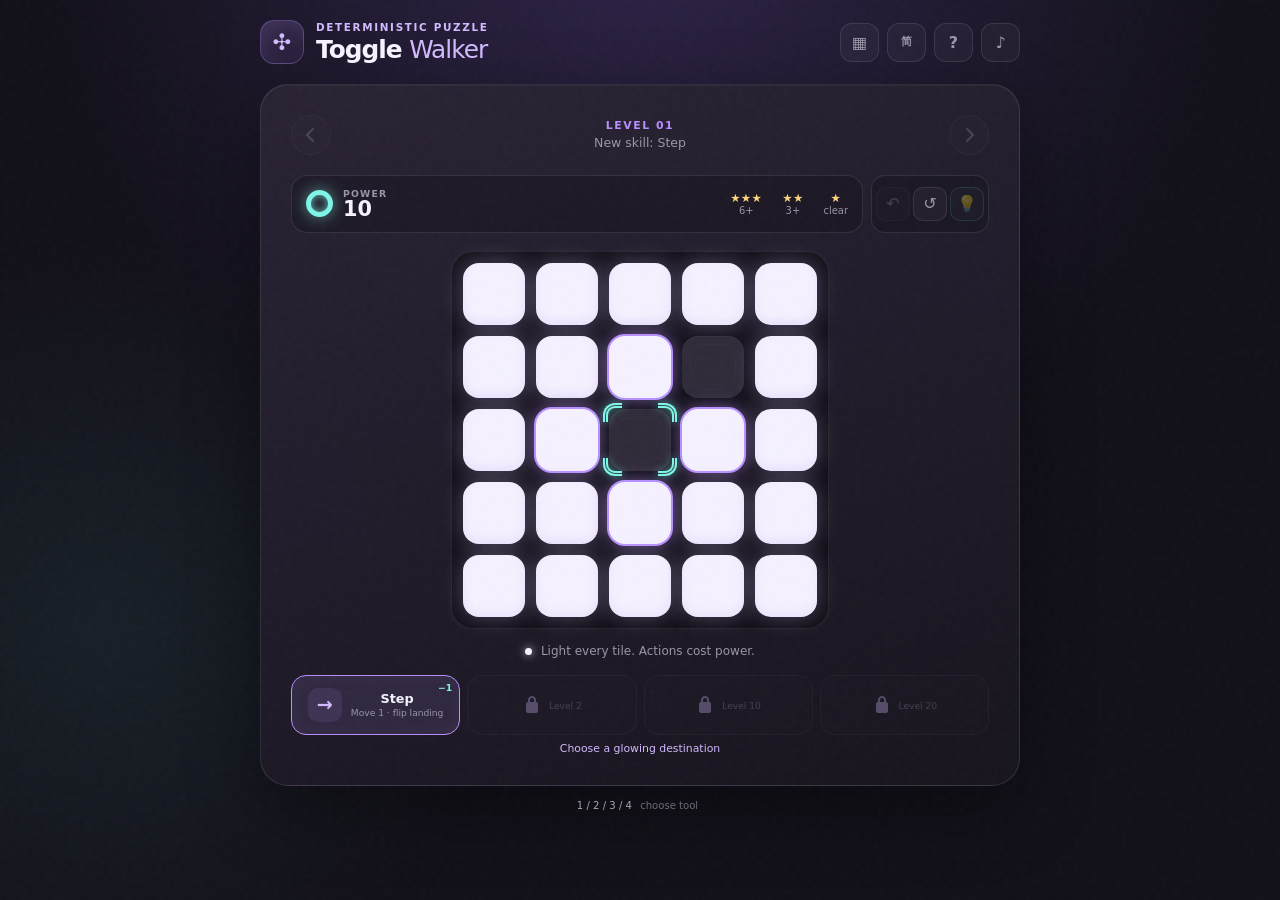
==== commit 5ff05a86: "deploy(toggle-walker): refine phone game layout" ====
--- a/toggle-walker/index.html
+++ b/toggle-walker/index.html
@@ -9,8 +9,8 @@
   <link rel="icon" href="/toggle-walker/icons/icon.svg" type="image/svg+xml">
   <link rel="apple-touch-icon" href="/toggle-walker/icons/icon-192.png">
   <title>Toggle Walker</title>
-  <script type="module" crossorigin src="/toggle-walker/assets/index-BwWLwqDr.js"></script>
-  <link rel="stylesheet" crossorigin href="/toggle-walker/assets/index-BJQT3_qr.css">
+  <script type="module" crossorigin src="/toggle-walker/assets/index-CK89hica.js"></script>
+  <link rel="stylesheet" crossorigin href="/toggle-walker/assets/index-Bsp0vO84.css">
 </head>
 <body>
   <div class="noise" aria-hidden="true"></div>
@@ -32,12 +32,11 @@
     </header>
 
     <section id="game-view">
-    <section class="game-card" aria-labelledby="level-name">
+    <section class="game-card" aria-labelledby="level-number">
       <div class="level-row">
         <button class="level-arrow" id="previous-level" type="button" data-i18n-aria="aria.previousLevel" aria-label="Previous level"><i class="fa-solid fa-chevron-left" aria-hidden="true"></i></button>
         <div class="level-copy">
           <p id="level-number">Level 01</p>
-          <h2 id="level-name">Crossfire</h2>
           <span id="level-kicker">Warm up the walker</span>
         </div>
         <button class="level-arrow" id="next-level" type="button" data-i18n-aria="aria.nextLevel" aria-label="Next level"><i class="fa-solid fa-chevron-right" aria-hidden="true"></i></button>
@@ -78,21 +77,25 @@
           <span class="action-icon step-icon" aria-hidden="true">→</span>
           <span><strong data-i18n="actions.step.name">Step</strong><small data-i18n="actions.step.description">Move 1 · flip landing</small></span>
           <em>−1</em>
+          <span class="action-lock" aria-hidden="true"><i class="fa-solid fa-lock"></i><small>Level 1</small></span>
         </button>
-        <button class="action tooltip" data-action="dash" role="radio" aria-checked="false" aria-label="Dash: Move 2 · flip the trail" type="button">
+        <button class="action tooltip locked" data-action="dash" role="radio" aria-checked="false" aria-label="Dash: unlocks at level 2" type="button" disabled>
           <span class="action-icon dash-icon" aria-hidden="true">»</span>
           <span><strong data-i18n="actions.dash.name">Dash</strong><small data-i18n="actions.dash.description">Move 2 · flip the trail</small></span>
           <em>−1</em>
+          <span class="action-lock" aria-hidden="true"><i class="fa-solid fa-lock"></i><small>Level 2</small></span>
         </button>
-        <button class="action tooltip" data-action="jump" role="radio" aria-checked="false" aria-label="Jump: Move within 2 · flip source + landing" type="button">
+        <button class="action tooltip locked" data-action="jump" role="radio" aria-checked="false" aria-label="Jump: unlocks at level 10" type="button" disabled>
           <span class="action-icon jump-icon" aria-hidden="true">⌁</span>
           <span><strong data-i18n="actions.jump.name">Jump</strong><small data-i18n="actions.jump.description">Move within 2 · flip source + landing</small></span>
           <em>−2</em>
+          <span class="action-lock" aria-hidden="true"><i class="fa-solid fa-lock"></i><small>Level 10</small></span>
         </button>
-        <button class="action tooltip pulse-action" data-action="pulse" role="radio" aria-checked="false" aria-label="Pulse: Flip 4 neighbors" type="button">
+        <button class="action tooltip pulse-action locked" data-action="pulse" role="radio" aria-checked="false" aria-label="Pulse: unlocks at level 20" type="button" disabled>
           <span class="action-icon pulse-icon" aria-hidden="true">✣</span>
           <span><strong data-i18n="actions.pulse.name">Pulse</strong><small data-i18n="actions.pulse.description">Flip 4 neighbors</small></span>
           <em>−3</em>
+          <span class="action-lock" aria-hidden="true"><i class="fa-solid fa-lock"></i><small>Level 20</small></span>
         </button>
       </div>
 
--- a/toggle-walker/assets/index-Bsp0vO84.css
+++ b/toggle-walker/assets/index-Bsp0vO84.css
@@ -0,0 +1 @@
+.fa,.fa-brands,.fa-classic,.fa-regular,.fa-solid,.fab,.far,.fas{--_fa-family:var(--fa-family,var(--fa-style-family,"Font Awesome 7 Free"));-webkit-font-smoothing:antialiased;-moz-osx-font-smoothing:grayscale;display:var(--fa-display,inline-block);font-family:var(--_fa-family);font-feature-settings:normal;font-style:normal;font-synthesis:none;font-variant:normal;font-weight:var(--fa-style,900);line-height:1;text-align:center;text-rendering:auto;width:var(--fa-width,1.25em)}:is(.fas,.far,.fab,.fa-solid,.fa-regular,.fa-brands,.fa-classic,.fa):before{content:var(--fa)/""}@supports not (content:""/""){:is(.fas,.far,.fab,.fa-solid,.fa-regular,.fa-brands,.fa-classic,.fa):before{content:var(--fa)}}.fa-1x{font-size:1em}.fa-2x{font-size:2em}.fa-3x{font-size:3em}.fa-4x{font-size:4em}.fa-5x{font-size:5em}.fa-6x{font-size:6em}.fa-7x{font-size:7em}.fa-8x{font-size:8em}.fa-9x{font-size:9em}.fa-10x{font-size:10em}.fa-2xs{font-size:.625em;line-height:.1em;vertical-align:.225em}.fa-xs{font-size:.75em;line-height:.08333em;vertical-align:.125em}.fa-sm{font-size:.875em;line-height:.07143em;vertical-align:.05357em}.fa-lg{font-size:1.25em;line-height:.05em;vertical-align:-.075em}.fa-xl{font-size:1.5em;line-height:.04167em;vertical-align:-.125em}.fa-2xl{font-size:2em;line-height:.03125em;vertical-align:-.1875em}.fa-width-auto{--fa-width:auto}.fa-fw,.fa-width-fixed{--fa-width:1.25em}.fa-canvas-square{padding-block:.125em;margin-block-end:-.125em}.fa-canvas-roomy{padding-block:.25em;padding-inline:.125em;margin-block-end:-.25em;box-sizing:content-box}.fa-ul{list-style-type:none;margin-inline-start:var(--fa-li-margin,2.5em);padding-inline-start:0}.fa-ul>li{position:relative}.fa-li{inset-inline-start:calc(var(--fa-li-width, 2em)*-1);position:absolute;text-align:center;width:var(--fa-li-width,2em);line-height:inherit}.fa-border{border-radius:var(--fa-border-radius,.1em);border:var(--fa-border-width,.0625em) var(--fa-border-style,solid) var(--fa-border-color,#eee);box-sizing:var(--fa-border-box-sizing,content-box);padding:var(--fa-border-padding,.1875em .25em)}.fa-pull-left,.fa-pull-start{float:inline-start;margin-inline-end:var(--fa-pull-margin,.3em)}.fa-pull-end,.fa-pull-right{float:inline-end;margin-inline-start:var(--fa-pull-margin,.3em)}.fa-beat{animation-name:fa-beat;animation-delay:var(--fa-animation-delay,0s);animation-direction:var(--fa-animation-direction,normal);animation-duration:var(--fa-animation-duration,1s);animation-iteration-count:var(--fa-animation-iteration-count,infinite);animation-timing-function:var(--fa-animation-timing,ease-in-out)}.fa-bounce{animation-name:fa-bounce;animation-delay:var(--fa-animation-delay,0s);animation-direction:var(--fa-animation-direction,normal);animation-duration:var(--fa-animation-duration,1s);animation-iteration-count:var(--fa-animation-iteration-count,infinite);animation-timing-function:var(--fa-animation-timing,cubic-bezier(.28,.84,.42,1))}.fa-fade{animation-name:fa-fade;animation-iteration-count:var(--fa-animation-iteration-count,infinite);animation-timing-function:var(--fa-animation-timing,ease-in-out)}.fa-beat-fade,.fa-fade{animation-delay:var(--fa-animation-delay,0s);animation-direction:var(--fa-animation-direction,normal);animation-duration:var(--fa-animation-duration,1s)}.fa-beat-fade{animation-name:fa-beat-fade;animation-iteration-count:var(--fa-animation-iteration-count,infinite);animation-timing-function:var(--fa-animation-timing,ease-in-out)}.fa-flip{animation-name:fa-flip;animation-duration:var(--fa-animation-duration,1.5s);animation-iteration-count:var(--fa-animation-iteration-count,infinite);animation-timing-function:var(--fa-animation-timing,ease-in-out)}.fa-flip,.fa-flip-360{animation-delay:var(--fa-animation-delay,0s);animation-direction:var(--fa-animation-direction,normal)}.fa-flip-360{animation-name:fa-flip-360;animation-duration:var(--fa-animation-duration,1s);animation-iteration-count:var(--fa-animation-iteration-count,infinite);animation-timing-function:var(--fa-animation-timing,ease-in-out)}.fa-shake{animation-name:fa-shake;animation-delay:var(--fa-animation-delay,0s);animation-direction:var(--fa-animation-direction,normal);animation-duration:var(--fa-animation-duration,.75s);animation-iteration-count:var(--fa-animation-iteration-count,infinite);animation-timing-function:var(--fa-animation-timing,ease-in-out)}.fa-spin{animation-name:fa-spin;animation-delay:var(--fa-animation-delay,0s);animation-direction:var(--fa-animation-direction,normal);animation-duration:var(--fa-animation-duration,2s);animation-iteration-count:var(--fa-animation-iteration-count,infinite);animation-timing-function:var(--fa-animation-timing,linear)}.fa-spin-reverse{--fa-animation-direction:reverse}.fa-pulse,.fa-spin-pulse{animation-name:fa-spin;animation-direction:var(--fa-animation-direction,normal);animation-duration:var(--fa-animation-duration,1s);animation-iteration-count:var(--fa-animation-iteration-count,infinite);animation-timing-function:var(--fa-animation-timing,steps(8))}.fa-spin-snap{animation-name:fa-spin-snap;animation-duration:var(--fa-animation-duration,3s);animation-iteration-count:var(--fa-animation-iteration-count,infinite);animation-timing-function:var(--fa-animation-timing,linear)}.fa-spin-snap,.fa-spin-snap-4{animation-delay:var(--fa-animation-delay,0s);animation-direction:var(--fa-animation-direction,normal)}.fa-spin-snap-4{animation-name:fa-spin-snap-4;animation-duration:var(--fa-animation-duration,2.4s);animation-iteration-count:var(--fa-animation-iteration-count,infinite);animation-timing-function:var(--fa-animation-timing,linear)}.fa-spin-snap-8{animation-name:fa-spin-snap-8;animation-duration:var(--fa-animation-duration,4s);animation-iteration-count:var(--fa-animation-iteration-count,infinite);animation-timing-function:var(--fa-animation-timing,linear)}.fa-buzz,.fa-spin-snap-8{animation-delay:var(--fa-animation-delay,0s);animation-direction:var(--fa-animation-direction,normal)}.fa-buzz{animation-name:fa-buzz;animation-duration:var(--fa-animation-duration,.6s);animation-iteration-count:var(--fa-animation-iteration-count,infinite);animation-timing-function:var(--fa-animation-timing,linear)}.fa-wag{animation-name:fa-wag;animation-delay:var(--fa-animation-delay,0s);animation-direction:var(--fa-animation-direction,normal);animation-duration:var(--fa-animation-duration,.9s);animation-iteration-count:var(--fa-animation-iteration-count,infinite);animation-timing-function:var(--fa-animation-timing,ease-out);transform-origin:bottom center}.fa-float{animation-name:fa-float;animation-delay:var(--fa-animation-delay,0s);animation-direction:var(--fa-animation-direction,normal);animation-duration:var(--fa-animation-duration,3s);animation-iteration-count:var(--fa-animation-iteration-count,infinite);animation-timing-function:var(--fa-animation-timing,ease-in-out);will-change:transform}.fa-swing{animation-name:fa-swing;animation-duration:var(--fa-animation-duration,1.2s);animation-iteration-count:var(--fa-animation-iteration-count,infinite);animation-timing-function:var(--fa-animation-timing,ease-out);transform-origin:top center}.fa-jello,.fa-swing{animation-delay:var(--fa-animation-delay,0s);animation-direction:var(--fa-animation-direction,normal)}.fa-jello{animation-name:fa-jello;animation-duration:var(--fa-animation-duration,.9s);animation-iteration-count:var(--fa-animation-iteration-count,infinite);animation-timing-function:var(--fa-animation-timing,ease-out)}@media(prefers-reduced-motion:reduce){.fa-beat,.fa-beat-fade,.fa-bounce,.fa-buzz,.fa-fade,.fa-flip,.fa-flip-360,.fa-float,.fa-jello,.fa-pulse,.fa-shake,.fa-spin,.fa-spin-pulse,.fa-spin-snap,.fa-spin-snap-4,.fa-spin-snap-8,.fa-swing,.fa-wag{animation:none!important;transition:none!important}}@keyframes fa-beat{0%{transform:scale(1)}25%{transform:scale(calc(var(--fa-beat-scale, 1.25)*1.25))}45%{transform:scale(calc(var(--fa-beat-scale, 1.22)*1.22))}65%{transform:scale(calc(var(--fa-beat-scale, 1.25)*1.25))}90%{transform:scale(1)}}@keyframes fa-bounce{0%{transform:scale(1) translateY(0);animation-timing-function:var(--fa-animation-timing)}14%{transform:scale(var(--fa-bounce-start-scale-x,1.06),var(--fa-bounce-start-scale-y,.94)) translateY(var(--fa-bounce-anticipation,3px));animation-timing-function:cubic-bezier(.33,0,.66,.33)}32%{transform:scale(var(--fa-bounce-jump-scale-x,.94),var(--fa-bounce-jump-scale-y,1.12)) translateY(calc(var(--fa-bounce-height, .5em)*-1));animation-timing-function:cubic-bezier(.33,.66,.66,1)}52%{transform:scale(1) translateY(calc(var(--fa-bounce-height, .5em)*-1*1.1));animation-timing-function:cubic-bezier(.5,0,1,.5)}70%{transform:scale(var(--fa-bounce-land-scale-x,1.06),var(--fa-bounce-land-scale-y,.92)) translateY(0);animation-timing-function:cubic-bezier(.33,.33,.66,1)}85%{transform:scale(.98,1.04) translateY(calc(-2px*var(--fa-bounce-rebound, 1)));animation-timing-function:cubic-bezier(.33,0,.66,1)}to{transform:scale(1) translateY(0)}}@keyframes fa-fade{0%{opacity:1;transform:scale(1);animation-timing-function:cubic-bezier(.2,0,.4,1)}40%{opacity:var(--fa-fade-opacity,.4);transform:scale(.98);animation-timing-function:cubic-bezier(.4,0,.6,1)}to{opacity:1;transform:scale(1)}}@keyframes fa-beat-fade{0%{opacity:var(--fa-beat-fade-opacity,.4);transform:scale(1);animation-timing-function:cubic-bezier(.2,0,.4,1)}25%{opacity:calc(var(--fa-beat-fade-opacity, .4) + .4);transform:scale(var(--fa-beat-fade-scale,1.28));animation-timing-function:cubic-bezier(.4,0,.6,1)}45%{opacity:1;transform:scale(var(--fa-beat-fade-scale,1.25));animation-timing-function:cubic-bezier(.4,0,.2,1)}65%{opacity:calc(var(--fa-beat-fade-opacity, .4) + .4);transform:scale(var(--fa-beat-fade-scale,1.28));animation-timing-function:cubic-bezier(.4,0,.6,1)}to{opacity:var(--fa-beat-fade-opacity,.4);transform:scale(1)}}@keyframes fa-flip{0%{transform:perspective(2em) scale(1) rotate3d(var(--fa-flip-x,0),var(--fa-flip-y,1),var(--fa-flip-z,0),0);animation-timing-function:cubic-bezier(.2,0,.4,1)}8%{transform:perspective(2em) scale(var(--fa-flip-anticipation-scale,.95)) rotate3d(var(--fa-flip-x,0),var(--fa-flip-y,1),var(--fa-flip-z,0),0);animation-timing-function:cubic-bezier(.33,0,.66,.33)}35%{transform:perspective(2em) scale(1) rotate3d(var(--fa-flip-x,0),var(--fa-flip-y,1),var(--fa-flip-z,0),calc(var(--fa-flip-angle, -1turn)*.6));animation-timing-function:linear}65%{transform:perspective(2em) scale(1) rotate3d(var(--fa-flip-x,0),var(--fa-flip-y,1),var(--fa-flip-z,0),calc(var(--fa-flip-angle, -1turn)*.5));animation-timing-function:cubic-bezier(.33,.66,.66,1)}92%{transform:perspective(2em) scale(1) rotate3d(var(--fa-flip-x,0),var(--fa-flip-y,1),var(--fa-flip-z,0),calc(var(--fa-flip-angle, -1turn)*var(--fa-flip-overshoot, 1.04)));animation-timing-function:cubic-bezier(.33,0,.66,1)}to{transform:perspective(2em) scale(1) rotate3d(var(--fa-flip-x,0),var(--fa-flip-y,1),var(--fa-flip-z,0),var(--fa-flip-angle,-1turn))}}@keyframes fa-flip-360{0%{transform:perspective(2em) scale(1) rotate3d(var(--fa-flip-x,0),var(--fa-flip-y,1),var(--fa-flip-z,0),0);animation-timing-function:cubic-bezier(.2,0,.4,1)}8%{transform:perspective(2em) scale(var(--fa-flip-anticipation-scale,.95)) rotate3d(var(--fa-flip-x,0),var(--fa-flip-y,1),var(--fa-flip-z,0),0);animation-timing-function:cubic-bezier(.33,0,.66,.33)}50%{transform:perspective(2em) scale(1) rotate3d(var(--fa-flip-x,0),var(--fa-flip-y,1),var(--fa-flip-z,0),calc(var(--fa-flip-angle, -1turn)*.6));animation-timing-function:cubic-bezier(.33,.66,.66,1)}80%{transform:perspective(2em) scale(1) rotate3d(var(--fa-flip-x,0),var(--fa-flip-y,1),var(--fa-flip-z,0),calc(var(--fa-flip-angle, -1turn)*var(--fa-flip-overshoot, 1.04)));animation-timing-function:cubic-bezier(.33,0,.66,1)}to{transform:perspective(2em) scale(1) rotate3d(var(--fa-flip-x,0),var(--fa-flip-y,1),var(--fa-flip-z,0),var(--fa-flip-angle,-1turn))}}@keyframes fa-shake{0%{transform:rotate(0);animation-timing-function:cubic-bezier(.2,0,.8,1)}8%{transform:rotate(35deg) translate(1px);animation-timing-function:cubic-bezier(.3,0,.7,1)}20%{transform:rotate(-22deg) translate(-1px);animation-timing-function:cubic-bezier(.3,0,.7,1)}35%{transform:rotate(15deg) translate(1px);animation-timing-function:cubic-bezier(.3,0,.7,1)}50%{transform:rotate(-9deg);animation-timing-function:cubic-bezier(.4,0,.6,1)}65%{transform:rotate(5deg);animation-timing-function:cubic-bezier(.4,0,.6,1)}78%{transform:rotate(-3deg);animation-timing-function:cubic-bezier(.4,0,.6,1)}90%{transform:rotate(1deg);animation-timing-function:cubic-bezier(.4,0,.2,1)}to{transform:rotate(0)}}@keyframes fa-spin{0%{transform:rotate(0)}to{transform:rotate(1turn)}}@keyframes fa-spin-snap{0%{transform:rotate(0);animation-timing-function:cubic-bezier(0,0,.2,1)}12%{transform:rotate(60deg);animation-timing-function:cubic-bezier(.8,0,1,1)}16.67%{transform:rotate(60deg);animation-timing-function:cubic-bezier(0,0,.2,1)}28.67%{transform:rotate(120deg);animation-timing-function:cubic-bezier(.8,0,1,1)}33.33%{transform:rotate(120deg);animation-timing-function:cubic-bezier(0,0,.2,1)}45.33%{transform:rotate(180deg);animation-timing-function:cubic-bezier(.8,0,1,1)}50%{transform:rotate(180deg);animation-timing-function:cubic-bezier(0,0,.2,1)}62%{transform:rotate(240deg);animation-timing-function:cubic-bezier(.8,0,1,1)}66.67%{transform:rotate(240deg);animation-timing-function:cubic-bezier(0,0,.2,1)}78.67%{transform:rotate(300deg);animation-timing-function:cubic-bezier(.8,0,1,1)}83.33%{transform:rotate(300deg);animation-timing-function:cubic-bezier(0,0,.2,1)}95.33%{transform:rotate(1turn);animation-timing-function:cubic-bezier(.8,0,1,1)}to{transform:rotate(1turn)}}@keyframes fa-spin-snap-4{0%{transform:rotate(0);animation-timing-function:cubic-bezier(0,0,.2,1)}15%{transform:rotate(90deg);animation-timing-function:cubic-bezier(.8,0,1,1)}25%{transform:rotate(90deg);animation-timing-function:cubic-bezier(0,0,.2,1)}40%{transform:rotate(180deg);animation-timing-function:cubic-bezier(.8,0,1,1)}50%{transform:rotate(180deg);animation-timing-function:cubic-bezier(0,0,.2,1)}65%{transform:rotate(270deg);animation-timing-function:cubic-bezier(.8,0,1,1)}75%{transform:rotate(270deg);animation-timing-function:cubic-bezier(0,0,.2,1)}90%{transform:rotate(1turn);animation-timing-function:cubic-bezier(.8,0,1,1)}to{transform:rotate(1turn)}}@keyframes fa-spin-snap-8{0%{transform:rotate(0);animation-timing-function:cubic-bezier(0,0,.2,1)}9%{transform:rotate(45deg);animation-timing-function:cubic-bezier(.8,0,1,1)}12.5%{transform:rotate(45deg);animation-timing-function:cubic-bezier(0,0,.2,1)}21.5%{transform:rotate(90deg);animation-timing-function:cubic-bezier(.8,0,1,1)}25%{transform:rotate(90deg);animation-timing-function:cubic-bezier(0,0,.2,1)}34%{transform:rotate(135deg);animation-timing-function:cubic-bezier(.8,0,1,1)}37.5%{transform:rotate(135deg);animation-timing-function:cubic-bezier(0,0,.2,1)}46.5%{transform:rotate(180deg);animation-timing-function:cubic-bezier(.8,0,1,1)}50%{transform:rotate(180deg);animation-timing-function:cubic-bezier(0,0,.2,1)}59%{transform:rotate(225deg);animation-timing-function:cubic-bezier(.8,0,1,1)}62.5%{transform:rotate(225deg);animation-timing-function:cubic-bezier(0,0,.2,1)}71.5%{transform:rotate(270deg);animation-timing-function:cubic-bezier(.8,0,1,1)}75%{transform:rotate(270deg);animation-timing-function:cubic-bezier(0,0,.2,1)}84%{transform:rotate(315deg);animation-timing-function:cubic-bezier(.8,0,1,1)}87.5%{transform:rotate(315deg);animation-timing-function:cubic-bezier(0,0,.2,1)}96.5%{transform:rotate(1turn);animation-timing-function:cubic-bezier(.8,0,1,1)}to{transform:rotate(1turn)}}@keyframes fa-buzz{0%{transform:translate(0) rotate(0);animation-timing-function:cubic-bezier(.1,0,.9,1)}5%{transform:translate(var(--fa-buzz-distance,4px)) rotate(.5deg)}10%{transform:translate(calc(var(--fa-buzz-distance, 4px)*-1)) rotate(-.5deg)}15%{transform:translate(var(--fa-buzz-distance,4px)) rotate(.3deg)}20%{transform:translate(calc(var(--fa-buzz-distance, 4px)*-1)) rotate(-.3deg)}25%{transform:translate(calc(var(--fa-buzz-distance, 4px)*.7)) rotate(.2deg)}30%{transform:translate(calc(var(--fa-buzz-distance, 4px)*-1*.7)) rotate(-.2deg)}35%{transform:translate(calc(var(--fa-buzz-distance, 4px)*.4)) rotate(.1deg)}40%{transform:translate(0) rotate(0)}to{transform:translate(0) rotate(0)}}@keyframes fa-wag{0%{transform:rotate(0);animation-timing-function:cubic-bezier(.2,0,.6,1)}12%{transform:rotate(var(--fa-wag-angle,12deg));animation-timing-function:cubic-bezier(.4,0,.2,1)}24%{transform:rotate(2deg);animation-timing-function:cubic-bezier(.2,0,.6,1)}36%{transform:rotate(calc(var(--fa-wag-angle, 12deg)*.85));animation-timing-function:cubic-bezier(.4,0,.2,1)}48%{transform:rotate(1deg);animation-timing-function:cubic-bezier(.2,0,.6,1)}58%{transform:rotate(calc(var(--fa-wag-angle, 12deg)*.6));animation-timing-function:cubic-bezier(.4,0,.2,1)}68%{transform:rotate(0)}to{transform:rotate(0)}}@keyframes fa-float{0%{transform:translateY(0) translate(0) rotate(0) scale(var(--fa-float-squash-x,1.02),var(--fa-float-squash-y,.98));animation-timing-function:cubic-bezier(.33,0,.66,.33)}15%{transform:translateY(calc(var(--fa-float-height, 6px)*-.4)) translate(var(--fa-float-drift,1px)) rotate(var(--fa-float-tilt,1deg)) scale(1);animation-timing-function:cubic-bezier(.33,.66,.66,1)}35%{transform:translateY(calc(var(--fa-float-height, 6px)*-1)) translate(0) rotate(0) scale(var(--fa-float-stretch-x,.98),var(--fa-float-stretch-y,1.03));animation-timing-function:cubic-bezier(.5,0,.5,0)}50%{transform:translateY(calc(var(--fa-float-height, 6px)*-.92)) translate(calc(var(--fa-float-drift, 1px)*-.5)) rotate(calc(var(--fa-float-tilt, 1deg)*-.5)) scale(.995,1.01);animation-timing-function:cubic-bezier(.33,0,.66,.33)}70%{transform:translateY(calc(var(--fa-float-height, 6px)*-.3)) translate(calc(var(--fa-float-drift, 1px)*-1)) rotate(calc(var(--fa-float-tilt, 1deg)*-1)) scale(1);animation-timing-function:cubic-bezier(.33,.66,.66,1)}90%{transform:translateY(calc(var(--fa-float-height, 6px)*.05)) translate(0) rotate(0) scale(var(--fa-float-squash-x,1.02),var(--fa-float-squash-y,.98));animation-timing-function:cubic-bezier(.33,0,.66,1)}to{transform:translateY(0) translate(0) rotate(0) scale(var(--fa-float-squash-x,1.02),var(--fa-float-squash-y,.98))}}@keyframes fa-swing{0%{transform:rotate(0);animation-timing-function:cubic-bezier(.2,0,.8,1)}8%{transform:rotate(var(--fa-swing-angle,22deg));animation-timing-function:cubic-bezier(.3,0,.7,1)}18%{transform:rotate(calc(var(--fa-swing-angle, 22deg)*-1*.85));animation-timing-function:cubic-bezier(.3,0,.7,1)}28%{transform:rotate(calc(var(--fa-swing-angle, 22deg)*.65));animation-timing-function:cubic-bezier(.35,0,.65,1)}38%{transform:rotate(calc(var(--fa-swing-angle, 22deg)*-1*.45));animation-timing-function:cubic-bezier(.4,0,.6,1)}48%{transform:rotate(calc(var(--fa-swing-angle, 22deg)*.25));animation-timing-function:cubic-bezier(.4,0,.6,1)}56%{transform:rotate(calc(var(--fa-swing-angle, 22deg)*-1*.1));animation-timing-function:cubic-bezier(.4,0,.6,1)}64%{transform:rotate(0)}to{transform:rotate(0)}}@keyframes fa-jello{0%{transform:scale(1);animation-timing-function:cubic-bezier(.2,0,.8,1)}12%{transform:scale(var(--fa-jello-scale-x,1.15),calc(2 - var(--fa-jello-scale-x, 1.15)));animation-timing-function:cubic-bezier(.3,0,.7,1)}24%{transform:scale(calc(2 - var(--fa-jello-scale-y, 1.12)),var(--fa-jello-scale-y,1.12));animation-timing-function:cubic-bezier(.3,0,.7,1)}36%{transform:scale(calc(.5 + var(--fa-jello-scale-x, 1.15)*.5),calc(1.5 - var(--fa-jello-scale-x, 1.15)*.5));animation-timing-function:cubic-bezier(.4,0,.6,1)}48%{transform:scale(calc(1.3 - var(--fa-jello-scale-y, 1.12)*.3),calc(.7 + var(--fa-jello-scale-y, 1.12)*.3));animation-timing-function:cubic-bezier(.4,0,.6,1)}58%{transform:scale(1.02,.98);animation-timing-function:cubic-bezier(.4,0,.2,1)}68%{transform:scale(1)}to{transform:scale(1)}}.fa-rotate-90{transform:rotate(90deg)}.fa-rotate-180{transform:rotate(180deg)}.fa-rotate-270{transform:rotate(270deg)}.fa-flip-horizontal{transform:scaleX(-1)}.fa-flip-vertical{transform:scaleY(-1)}.fa-flip-both,.fa-flip-horizontal.fa-flip-vertical{transform:scale(-1)}.fa-rotate-by{transform:rotate(var(--fa-rotate-angle,0))}.fa-stack{display:inline-block;height:2em;line-height:2em;position:relative;vertical-align:middle;width:2.5em}.fa-stack-1x,.fa-stack-2x{--fa-width:100%;inset:0;position:absolute;text-align:center;width:var(--fa-width);z-index:var(--fa-stack-z-index,auto)}.fa-stack-1x{line-height:inherit}.fa-stack-2x{font-size:2em}.fa-inverse{color:var(--fa-inverse,#fff)}.fa-0{--fa:"0"}.fa-1{--fa:"1"}.fa-2{--fa:"2"}.fa-3{--fa:"3"}.fa-4{--fa:"4"}.fa-5{--fa:"5"}.fa-6{--fa:"6"}.fa-7{--fa:"7"}.fa-8{--fa:"8"}.fa-9{--fa:"9"}.fa-exclamation{--fa:"!"}.fa-hashtag{--fa:"#"}.fa-dollar,.fa-dollar-sign,.fa-usd{--fa:"$"}.fa-percent,.fa-percentage{--fa:"%"}.fa-asterisk{--fa:"*"}.fa-add,.fa-plus{--fa:"+"}.fa-less-than{--fa:"<"}.fa-equals{--fa:"="}.fa-greater-than{--fa:">"}.fa-question{--fa:"?"}.fa-at{--fa:"@"}.fa-a{--fa:"A"}.fa-b{--fa:"B"}.fa-c{--fa:"C"}.fa-d{--fa:"D"}.fa-e{--fa:"E"}.fa-f{--fa:"F"}.fa-g{--fa:"G"}.fa-h{--fa:"H"}.fa-i{--fa:"I"}.fa-j{--fa:"J"}.fa-k{--fa:"K"}.fa-l{--fa:"L"}.fa-m{--fa:"M"}.fa-n{--fa:"N"}.fa-o{--fa:"O"}.fa-p{--fa:"P"}.fa-q{--fa:"Q"}.fa-r{--fa:"R"}.fa-s{--fa:"S"}.fa-t{--fa:"T"}.fa-u{--fa:"U"}.fa-v{--fa:"V"}.fa-w{--fa:"W"}.fa-x{--fa:"X"}.fa-y{--fa:"Y"}.fa-z{--fa:"Z"}.fa-faucet{--fa:""}.fa-faucet-drip{--fa:""}.fa-house-chimney-window{--fa:""}.fa-house-signal{--fa:""}.fa-temperature-arrow-down,.fa-temperature-down{--fa:""}.fa-temperature-arrow-up,.fa-temperature-up{--fa:""}.fa-trailer{--fa:""}.fa-bacteria{--fa:""}.fa-bacterium{--fa:""}.fa-box-tissue{--fa:""}.fa-hand-holding-medical{--fa:""}.fa-hand-sparkles{--fa:""}.fa-hands-bubbles,.fa-hands-wash{--fa:""}.fa-handshake-alt-slash,.fa-handshake-simple-slash,.fa-handshake-slash{--fa:""}.fa-head-side-cough{--fa:""}.fa-head-side-cough-slash{--fa:""}.fa-head-side-mask{--fa:""}.fa-head-side-virus{--fa:""}.fa-house-chimney-user{--fa:""}.fa-house-laptop,.fa-laptop-house{--fa:""}.fa-lungs-virus{--fa:""}.fa-people-arrows,.fa-people-arrows-left-right{--fa:""}.fa-plane-slash{--fa:""}.fa-pump-medical{--fa:""}.fa-pump-soap{--fa:""}.fa-shield-virus{--fa:""}.fa-sink{--fa:""}.fa-soap{--fa:""}.fa-stopwatch-20{--fa:""}.fa-shop-slash,.fa-store-alt-slash{--fa:""}.fa-store-slash{--fa:""}.fa-toilet-paper-slash{--fa:""}.fa-users-slash{--fa:""}.fa-virus{--fa:""}.fa-virus-slash{--fa:""}.fa-viruses{--fa:""}.fa-vest{--fa:""}.fa-vest-patches{--fa:""}.fa-arrow-trend-down{--fa:""}.fa-arrow-trend-up{--fa:""}.fa-arrow-up-from-bracket{--fa:""}.fa-austral-sign{--fa:""}.fa-baht-sign{--fa:""}.fa-bitcoin-sign{--fa:""}.fa-bolt-lightning{--fa:""}.fa-book-bookmark{--fa:""}.fa-camera-rotate{--fa:""}.fa-cedi-sign{--fa:""}.fa-chart-column{--fa:""}.fa-chart-gantt{--fa:""}.fa-clapperboard{--fa:""}.fa-closed-captioning-slash{--fa:""}.fa-clover{--fa:""}.fa-code-compare{--fa:""}.fa-code-fork{--fa:""}.fa-code-pull-request{--fa:""}.fa-colon-sign{--fa:""}.fa-cruzeiro-sign{--fa:""}.fa-display{--fa:""}.fa-dong-sign{--fa:""}.fa-elevator{--fa:""}.fa-filter-circle-xmark{--fa:""}.fa-florin-sign{--fa:""}.fa-folder-closed{--fa:""}.fa-franc-sign{--fa:""}.fa-guarani-sign{--fa:""}.fa-gun{--fa:""}.fa-hands-clapping{--fa:""}.fa-home-user,.fa-house-user{--fa:""}.fa-indian-rupee,.fa-indian-rupee-sign,.fa-inr{--fa:""}.fa-kip-sign{--fa:""}.fa-lari-sign{--fa:""}.fa-litecoin-sign{--fa:""}.fa-manat-sign{--fa:""}.fa-mask-face{--fa:""}.fa-mill-sign{--fa:""}.fa-money-bills{--fa:""}.fa-naira-sign{--fa:""}.fa-notdef{--fa:""}.fa-panorama{--fa:""}.fa-peseta-sign{--fa:""}.fa-peso-sign{--fa:""}.fa-plane-up{--fa:""}.fa-rupiah-sign{--fa:""}.fa-stairs{--fa:""}.fa-timeline{--fa:""}.fa-truck-front{--fa:""}.fa-try,.fa-turkish-lira,.fa-turkish-lira-sign{--fa:""}.fa-vault{--fa:""}.fa-magic-wand-sparkles,.fa-wand-magic-sparkles{--fa:""}.fa-wheat-alt,.fa-wheat-awn{--fa:""}.fa-wheelchair-alt,.fa-wheelchair-move{--fa:""}.fa-bangladeshi-taka-sign{--fa:""}.fa-bowl-rice{--fa:""}.fa-person-pregnant{--fa:""}.fa-home-lg,.fa-house-chimney{--fa:""}.fa-house-crack{--fa:""}.fa-house-medical{--fa:""}.fa-cent-sign{--fa:""}.fa-plus-minus{--fa:""}.fa-sailboat{--fa:""}.fa-section{--fa:""}.fa-shrimp{--fa:""}.fa-brazilian-real-sign{--fa:""}.fa-chart-simple{--fa:""}.fa-diagram-next{--fa:""}.fa-diagram-predecessor{--fa:""}.fa-diagram-successor{--fa:""}.fa-earth-oceania,.fa-globe-oceania{--fa:""}.fa-bug-slash{--fa:""}.fa-file-circle-plus{--fa:""}.fa-shop-lock{--fa:""}.fa-virus-covid{--fa:""}.fa-virus-covid-slash{--fa:""}.fa-anchor-circle-check{--fa:""}.fa-anchor-circle-exclamation{--fa:""}.fa-anchor-circle-xmark{--fa:""}.fa-anchor-lock{--fa:""}.fa-arrow-down-up-across-line{--fa:""}.fa-arrow-down-up-lock{--fa:""}.fa-arrow-right-to-city{--fa:""}.fa-arrow-up-from-ground-water{--fa:""}.fa-arrow-up-from-water-pump{--fa:""}.fa-arrow-up-right-dots{--fa:""}.fa-arrows-down-to-line{--fa:""}.fa-arrows-down-to-people{--fa:""}.fa-arrows-left-right-to-line{--fa:""}.fa-arrows-spin{--fa:""}.fa-arrows-split-up-and-left{--fa:""}.fa-arrows-to-circle{--fa:""}.fa-arrows-to-dot{--fa:""}.fa-arrows-to-eye{--fa:""}.fa-arrows-turn-right{--fa:""}.fa-arrows-turn-to-dots{--fa:""}.fa-arrows-up-to-line{--fa:""}.fa-bore-hole{--fa:""}.fa-bottle-droplet{--fa:""}.fa-bottle-water{--fa:""}.fa-bowl-food{--fa:""}.fa-boxes-packing{--fa:""}.fa-bridge{--fa:""}.fa-bridge-circle-check{--fa:""}.fa-bridge-circle-exclamation{--fa:""}.fa-bridge-circle-xmark{--fa:""}.fa-bridge-lock{--fa:""}.fa-bridge-water{--fa:""}.fa-bucket{--fa:""}.fa-bugs{--fa:""}.fa-building-circle-arrow-right{--fa:""}.fa-building-circle-check{--fa:""}.fa-building-circle-exclamation{--fa:""}.fa-building-circle-xmark{--fa:""}.fa-building-flag{--fa:""}.fa-building-lock{--fa:""}.fa-building-ngo{--fa:""}.fa-building-shield{--fa:""}.fa-building-un{--fa:""}.fa-building-user{--fa:""}.fa-building-wheat{--fa:""}.fa-burst{--fa:""}.fa-car-on{--fa:""}.fa-car-tunnel{--fa:""}.fa-child-combatant,.fa-child-rifle{--fa:""}.fa-children{--fa:""}.fa-circle-nodes{--fa:""}.fa-clipboard-question{--fa:""}.fa-cloud-showers-water{--fa:""}.fa-computer{--fa:""}.fa-cubes-stacked{--fa:""}.fa-envelope-circle-check{--fa:""}.fa-explosion{--fa:""}.fa-ferry{--fa:""}.fa-file-circle-exclamation{--fa:""}.fa-file-circle-minus{--fa:""}.fa-file-circle-question{--fa:""}.fa-file-shield{--fa:""}.fa-fire-burner{--fa:""}.fa-fish-fins{--fa:""}.fa-flask-vial{--fa:""}.fa-glass-water{--fa:""}.fa-glass-water-droplet{--fa:""}.fa-group-arrows-rotate{--fa:""}.fa-hand-holding-hand{--fa:""}.fa-handcuffs{--fa:""}.fa-hands-bound{--fa:""}.fa-hands-holding-child{--fa:""}.fa-hands-holding-circle{--fa:""}.fa-heart-circle-bolt{--fa:""}.fa-heart-circle-check{--fa:""}.fa-heart-circle-exclamation{--fa:""}.fa-heart-circle-minus{--fa:""}.fa-heart-circle-plus{--fa:""}.fa-heart-circle-xmark{--fa:""}.fa-helicopter-symbol{--fa:""}.fa-helmet-un{--fa:""}.fa-hill-avalanche{--fa:""}.fa-hill-rockslide{--fa:""}.fa-house-circle-check{--fa:""}.fa-house-circle-exclamation{--fa:""}.fa-house-circle-xmark{--fa:""}.fa-house-fire{--fa:""}.fa-house-flag{--fa:""}.fa-house-flood-water{--fa:""}.fa-house-flood-water-circle-arrow-right{--fa:""}.fa-house-lock{--fa:""}.fa-house-medical-circle-check{--fa:""}.fa-house-medical-circle-exclamation{--fa:""}.fa-house-medical-circle-xmark{--fa:""}.fa-house-medical-flag{--fa:""}.fa-house-tsunami{--fa:""}.fa-jar{--fa:""}.fa-jar-wheat{--fa:""}.fa-jet-fighter-up{--fa:""}.fa-jug-detergent{--fa:""}.fa-kitchen-set{--fa:""}.fa-land-mine-on{--fa:""}.fa-landmark-flag{--fa:""}.fa-laptop-file{--fa:""}.fa-lines-leaning{--fa:""}.fa-location-pin-lock{--fa:""}.fa-locust{--fa:""}.fa-magnifying-glass-arrow-right{--fa:""}.fa-magnifying-glass-chart{--fa:""}.fa-mars-and-venus-burst{--fa:""}.fa-mask-ventilator{--fa:""}.fa-mattress-pillow{--fa:""}.fa-mobile-retro{--fa:""}.fa-money-bill-transfer{--fa:""}.fa-money-bill-trend-up{--fa:""}.fa-money-bill-wheat{--fa:""}.fa-mosquito{--fa:""}.fa-mosquito-net{--fa:""}.fa-mound{--fa:""}.fa-mountain-city{--fa:""}.fa-mountain-sun{--fa:""}.fa-oil-well{--fa:""}.fa-people-group{--fa:""}.fa-people-line{--fa:""}.fa-people-pulling{--fa:""}.fa-people-robbery{--fa:""}.fa-people-roof{--fa:""}.fa-person-arrow-down-to-line{--fa:""}.fa-person-arrow-up-from-line{--fa:""}.fa-person-breastfeeding{--fa:""}.fa-person-burst{--fa:""}.fa-person-cane{--fa:""}.fa-person-chalkboard{--fa:""}.fa-person-circle-check{--fa:""}.fa-person-circle-exclamation{--fa:""}.fa-person-circle-minus{--fa:""}.fa-person-circle-plus{--fa:""}.fa-person-circle-question{--fa:""}.fa-person-circle-xmark{--fa:""}.fa-person-dress-burst{--fa:""}.fa-person-drowning{--fa:""}.fa-person-falling{--fa:""}.fa-person-falling-burst{--fa:""}.fa-person-half-dress{--fa:""}.fa-person-harassing{--fa:""}.fa-person-military-pointing{--fa:""}.fa-person-military-rifle{--fa:""}.fa-person-military-to-person{--fa:""}.fa-person-rays{--fa:""}.fa-person-rifle{--fa:""}.fa-person-shelter{--fa:""}.fa-person-walking-arrow-loop-left{--fa:""}.fa-person-walking-arrow-right{--fa:""}.fa-person-walking-dashed-line-arrow-right{--fa:""}.fa-person-walking-luggage{--fa:""}.fa-plane-circle-check{--fa:""}.fa-plane-circle-exclamation{--fa:""}.fa-plane-circle-xmark{--fa:""}.fa-plane-lock{--fa:""}.fa-plate-wheat{--fa:""}.fa-plug-circle-bolt{--fa:""}.fa-plug-circle-check{--fa:""}.fa-plug-circle-exclamation{--fa:""}.fa-plug-circle-minus{--fa:""}.fa-plug-circle-plus{--fa:""}.fa-plug-circle-xmark{--fa:""}.fa-ranking-star{--fa:""}.fa-road-barrier{--fa:""}.fa-road-bridge{--fa:""}.fa-road-circle-check{--fa:""}.fa-road-circle-exclamation{--fa:""}.fa-road-circle-xmark{--fa:""}.fa-road-lock{--fa:""}.fa-road-spikes{--fa:""}.fa-rug{--fa:""}.fa-sack-xmark{--fa:""}.fa-school-circle-check{--fa:""}.fa-school-circle-exclamation{--fa:""}.fa-school-circle-xmark{--fa:""}.fa-school-flag{--fa:""}.fa-school-lock{--fa:""}.fa-sheet-plastic{--fa:""}.fa-shield-cat{--fa:""}.fa-shield-dog{--fa:""}.fa-shield-heart{--fa:""}.fa-square-nfi{--fa:""}.fa-square-person-confined{--fa:""}.fa-square-virus{--fa:""}.fa-rod-asclepius,.fa-rod-snake,.fa-staff-aesculapius,.fa-staff-snake{--fa:""}.fa-sun-plant-wilt{--fa:""}.fa-tarp{--fa:""}.fa-tarp-droplet{--fa:""}.fa-tent{--fa:""}.fa-tent-arrow-down-to-line{--fa:""}.fa-tent-arrow-left-right{--fa:""}.fa-tent-arrow-turn-left{--fa:""}.fa-tent-arrows-down{--fa:""}.fa-tents{--fa:""}.fa-toilet-portable{--fa:""}.fa-toilets-portable{--fa:""}.fa-tower-cell{--fa:""}.fa-tower-observation{--fa:""}.fa-tree-city{--fa:""}.fa-trowel{--fa:""}.fa-trowel-bricks{--fa:""}.fa-truck-arrow-right{--fa:""}.fa-truck-droplet{--fa:""}.fa-truck-field{--fa:""}.fa-truck-field-un{--fa:""}.fa-truck-plane{--fa:""}.fa-users-between-lines{--fa:""}.fa-users-line{--fa:""}.fa-users-rays{--fa:""}.fa-users-rectangle{--fa:""}.fa-users-viewfinder{--fa:""}.fa-vial-circle-check{--fa:""}.fa-vial-virus{--fa:""}.fa-wheat-awn-circle-exclamation{--fa:""}.fa-worm{--fa:""}.fa-xmarks-lines{--fa:""}.fa-child-dress{--fa:""}.fa-child-reaching{--fa:""}.fa-file-circle-check{--fa:""}.fa-file-circle-xmark{--fa:""}.fa-person-through-window{--fa:""}.fa-plant-wilt{--fa:""}.fa-stapler{--fa:""}.fa-train-tram{--fa:""}.fa-table-cells-column-lock{--fa:""}.fa-table-cells-row-lock{--fa:""}.fa-web-awesome{--fa:""}.fa-thumb-tack-slash,.fa-thumbtack-slash{--fa:""}.fa-table-cells-row-unlock{--fa:""}.fa-chart-diagram{--fa:""}.fa-comment-nodes{--fa:""}.fa-file-fragment{--fa:""}.fa-file-half-dashed{--fa:""}.fa-hexagon-nodes{--fa:""}.fa-hexagon-nodes-bolt{--fa:""}.fa-square-binary{--fa:""}.fa-pentagon{--fa:""}.fa-non-binary{--fa:""}.fa-spiral{--fa:""}.fa-picture-in-picture{--fa:""}.fa-mobile-vibrate{--fa:""}.fa-single-quote-left{--fa:""}.fa-single-quote-right{--fa:""}.fa-bus-side{--fa:""}.fa-heptagon,.fa-septagon{--fa:""}.fa-aquarius{--fa:""}.fa-aries{--fa:""}.fa-cancer{--fa:""}.fa-capricorn{--fa:""}.fa-gemini{--fa:""}.fa-leo{--fa:""}.fa-libra{--fa:""}.fa-pisces{--fa:""}.fa-sagittarius{--fa:""}.fa-scorpio{--fa:""}.fa-taurus{--fa:""}.fa-virgo{--fa:""}.fa-glass-martini,.fa-martini-glass-empty{--fa:""}.fa-music{--fa:""}.fa-magnifying-glass,.fa-search{--fa:""}.fa-heart{--fa:""}.fa-star{--fa:""}.fa-user,.fa-user-alt,.fa-user-large{--fa:""}.fa-film,.fa-film-alt,.fa-film-simple{--fa:""}.fa-table-cells-large,.fa-th-large{--fa:""}.fa-table-cells,.fa-th{--fa:""}.fa-table-list,.fa-th-list{--fa:""}.fa-check{--fa:""}.fa-close,.fa-multiply,.fa-remove,.fa-times,.fa-xmark{--fa:""}.fa-magnifying-glass-plus,.fa-search-plus{--fa:""}.fa-magnifying-glass-minus,.fa-search-minus{--fa:""}.fa-power-off{--fa:""}.fa-signal,.fa-signal-5,.fa-signal-perfect{--fa:""}.fa-cog,.fa-gear{--fa:""}.fa-home,.fa-home-alt,.fa-home-lg-alt,.fa-house{--fa:""}.fa-clock,.fa-clock-four{--fa:""}.fa-road{--fa:""}.fa-download{--fa:""}.fa-inbox{--fa:""}.fa-arrow-right-rotate,.fa-arrow-rotate-forward,.fa-arrow-rotate-right,.fa-redo{--fa:""}.fa-arrows-rotate,.fa-refresh,.fa-sync{--fa:""}.fa-list-alt,.fa-rectangle-list{--fa:""}.fa-lock{--fa:""}.fa-flag{--fa:""}.fa-headphones,.fa-headphones-alt,.fa-headphones-simple{--fa:""}.fa-volume-off{--fa:""}.fa-volume-down,.fa-volume-low{--fa:""}.fa-volume-high,.fa-volume-up{--fa:""}.fa-qrcode{--fa:""}.fa-barcode{--fa:""}.fa-tag{--fa:""}.fa-tags{--fa:""}.fa-book{--fa:""}.fa-bookmark{--fa:""}.fa-print{--fa:""}.fa-camera,.fa-camera-alt{--fa:""}.fa-font{--fa:""}.fa-bold{--fa:""}.fa-italic{--fa:""}.fa-text-height{--fa:""}.fa-text-width{--fa:""}.fa-align-left{--fa:""}.fa-align-center{--fa:""}.fa-align-right{--fa:""}.fa-align-justify{--fa:""}.fa-list,.fa-list-squares{--fa:""}.fa-dedent,.fa-outdent{--fa:""}.fa-indent{--fa:""}.fa-video,.fa-video-camera{--fa:""}.fa-image{--fa:""}.fa-location-pin,.fa-map-marker{--fa:""}.fa-adjust,.fa-circle-half-stroke{--fa:""}.fa-droplet,.fa-tint{--fa:""}.fa-edit,.fa-pen-to-square{--fa:""}.fa-arrows,.fa-arrows-up-down-left-right{--fa:""}.fa-backward-step,.fa-step-backward{--fa:""}.fa-backward-fast,.fa-fast-backward{--fa:""}.fa-backward{--fa:""}.fa-play{--fa:""}.fa-pause{--fa:""}.fa-stop{--fa:""}.fa-forward{--fa:""}.fa-fast-forward,.fa-forward-fast{--fa:""}.fa-forward-step,.fa-step-forward{--fa:""}.fa-eject{--fa:""}.fa-chevron-left{--fa:""}.fa-chevron-right{--fa:""}.fa-circle-plus,.fa-plus-circle{--fa:""}.fa-circle-minus,.fa-minus-circle{--fa:""}.fa-circle-xmark,.fa-times-circle,.fa-xmark-circle{--fa:""}.fa-check-circle,.fa-circle-check{--fa:""}.fa-circle-question,.fa-question-circle{--fa:""}.fa-circle-info,.fa-info-circle{--fa:""}.fa-crosshairs{--fa:""}.fa-ban,.fa-cancel{--fa:""}.fa-arrow-left{--fa:""}.fa-arrow-right{--fa:""}.fa-arrow-up{--fa:""}.fa-arrow-down{--fa:""}.fa-mail-forward,.fa-share{--fa:""}.fa-expand{--fa:""}.fa-compress{--fa:""}.fa-minus,.fa-subtract{--fa:""}.fa-circle-exclamation,.fa-exclamation-circle{--fa:""}.fa-gift{--fa:""}.fa-leaf{--fa:""}.fa-fire{--fa:""}.fa-eye{--fa:""}.fa-eye-slash{--fa:""}.fa-exclamation-triangle,.fa-triangle-exclamation,.fa-warning{--fa:""}.fa-plane{--fa:""}.fa-calendar-alt,.fa-calendar-days{--fa:""}.fa-random,.fa-shuffle{--fa:""}.fa-comment{--fa:""}.fa-magnet{--fa:""}.fa-chevron-up{--fa:""}.fa-chevron-down{--fa:""}.fa-retweet{--fa:""}.fa-cart-shopping,.fa-shopping-cart{--fa:""}.fa-folder,.fa-folder-blank{--fa:""}.fa-folder-open{--fa:""}.fa-arrows-up-down,.fa-arrows-v{--fa:""}.fa-arrows-h,.fa-arrows-left-right{--fa:""}.fa-bar-chart,.fa-chart-bar{--fa:""}.fa-camera-retro{--fa:""}.fa-key{--fa:""}.fa-cogs,.fa-gears{--fa:""}.fa-comments{--fa:""}.fa-star-half{--fa:""}.fa-arrow-right-from-bracket,.fa-sign-out{--fa:""}.fa-thumb-tack,.fa-thumbtack{--fa:""}.fa-arrow-up-right-from-square,.fa-external-link{--fa:""}.fa-arrow-right-to-bracket,.fa-sign-in{--fa:""}.fa-trophy{--fa:""}.fa-upload{--fa:""}.fa-lemon{--fa:""}.fa-phone{--fa:""}.fa-phone-square,.fa-square-phone{--fa:""}.fa-unlock{--fa:""}.fa-credit-card,.fa-credit-card-alt{--fa:""}.fa-feed,.fa-rss{--fa:""}.fa-hard-drive,.fa-hdd{--fa:""}.fa-bullhorn{--fa:""}.fa-certificate{--fa:""}.fa-hand-point-right{--fa:""}.fa-hand-point-left{--fa:""}.fa-hand-point-up{--fa:""}.fa-hand-point-down{--fa:""}.fa-arrow-circle-left,.fa-circle-arrow-left{--fa:""}.fa-arrow-circle-right,.fa-circle-arrow-right{--fa:""}.fa-arrow-circle-up,.fa-circle-arrow-up{--fa:""}.fa-arrow-circle-down,.fa-circle-arrow-down{--fa:""}.fa-globe{--fa:""}.fa-wrench{--fa:""}.fa-list-check,.fa-tasks{--fa:""}.fa-filter{--fa:""}.fa-briefcase{--fa:""}.fa-arrows-alt,.fa-up-down-left-right{--fa:""}.fa-users{--fa:""}.fa-chain,.fa-link{--fa:""}.fa-cloud{--fa:""}.fa-flask{--fa:""}.fa-cut,.fa-scissors{--fa:""}.fa-copy{--fa:""}.fa-paperclip{--fa:""}.fa-floppy-disk,.fa-save{--fa:""}.fa-square{--fa:""}.fa-bars,.fa-navicon{--fa:""}.fa-list-dots,.fa-list-ul{--fa:""}.fa-list-1-2,.fa-list-numeric,.fa-list-ol{--fa:""}.fa-strikethrough{--fa:""}.fa-underline{--fa:""}.fa-table{--fa:""}.fa-magic,.fa-wand-magic{--fa:""}.fa-truck{--fa:""}.fa-money-bill{--fa:""}.fa-caret-down{--fa:""}.fa-caret-up{--fa:""}.fa-caret-left{--fa:""}.fa-caret-right{--fa:""}.fa-columns,.fa-table-columns{--fa:""}.fa-sort,.fa-unsorted{--fa:""}.fa-sort-desc,.fa-sort-down{--fa:""}.fa-sort-asc,.fa-sort-up{--fa:""}.fa-envelope{--fa:""}.fa-arrow-left-rotate,.fa-arrow-rotate-back,.fa-arrow-rotate-backward,.fa-arrow-rotate-left,.fa-undo{--fa:""}.fa-gavel,.fa-legal{--fa:""}.fa-bolt,.fa-zap{--fa:""}.fa-sitemap{--fa:""}.fa-umbrella{--fa:""}.fa-file-clipboard,.fa-paste{--fa:""}.fa-lightbulb{--fa:""}.fa-arrow-right-arrow-left,.fa-exchange{--fa:""}.fa-cloud-arrow-down,.fa-cloud-download,.fa-cloud-download-alt{--fa:""}.fa-cloud-arrow-up,.fa-cloud-upload,.fa-cloud-upload-alt{--fa:""}.fa-user-doctor,.fa-user-md{--fa:""}.fa-stethoscope{--fa:""}.fa-suitcase{--fa:""}.fa-bell{--fa:""}.fa-coffee,.fa-mug-saucer{--fa:""}.fa-hospital,.fa-hospital-alt,.fa-hospital-wide{--fa:""}.fa-ambulance,.fa-truck-medical{--fa:""}.fa-medkit,.fa-suitcase-medical{--fa:""}.fa-fighter-jet,.fa-jet-fighter{--fa:""}.fa-beer,.fa-beer-mug-empty{--fa:""}.fa-h-square,.fa-square-h{--fa:""}.fa-plus-square,.fa-square-plus{--fa:""}.fa-angle-double-left,.fa-angles-left{--fa:""}.fa-angle-double-right,.fa-angles-right{--fa:""}.fa-angle-double-up,.fa-angles-up{--fa:""}.fa-angle-double-down,.fa-angles-down{--fa:""}.fa-angle-left{--fa:""}.fa-angle-right{--fa:""}.fa-angle-up{--fa:""}.fa-angle-down{--fa:""}.fa-laptop{--fa:""}.fa-tablet-button{--fa:""}.fa-mobile-button{--fa:""}.fa-quote-left,.fa-quote-left-alt{--fa:""}.fa-quote-right,.fa-quote-right-alt{--fa:""}.fa-spinner{--fa:""}.fa-circle{--fa:""}.fa-face-smile,.fa-smile{--fa:""}.fa-face-frown,.fa-frown{--fa:""}.fa-face-meh,.fa-meh{--fa:""}.fa-gamepad{--fa:""}.fa-keyboard{--fa:""}.fa-flag-checkered{--fa:""}.fa-terminal{--fa:""}.fa-code{--fa:""}.fa-mail-reply-all,.fa-reply-all{--fa:""}.fa-location-arrow{--fa:""}.fa-crop{--fa:""}.fa-code-branch{--fa:""}.fa-chain-broken,.fa-chain-slash,.fa-link-slash,.fa-unlink{--fa:""}.fa-info{--fa:""}.fa-superscript{--fa:""}.fa-subscript{--fa:""}.fa-eraser{--fa:""}.fa-puzzle-piece{--fa:""}.fa-microphone{--fa:""}.fa-microphone-slash{--fa:""}.fa-shield,.fa-shield-blank{--fa:""}.fa-calendar{--fa:""}.fa-fire-extinguisher{--fa:""}.fa-rocket{--fa:""}.fa-chevron-circle-left,.fa-circle-chevron-left{--fa:""}.fa-chevron-circle-right,.fa-circle-chevron-right{--fa:""}.fa-chevron-circle-up,.fa-circle-chevron-up{--fa:""}.fa-chevron-circle-down,.fa-circle-chevron-down{--fa:""}.fa-anchor{--fa:""}.fa-unlock-alt,.fa-unlock-keyhole{--fa:""}.fa-bullseye{--fa:""}.fa-ellipsis,.fa-ellipsis-h{--fa:""}.fa-ellipsis-v,.fa-ellipsis-vertical{--fa:""}.fa-rss-square,.fa-square-rss{--fa:""}.fa-circle-play,.fa-play-circle{--fa:""}.fa-ticket{--fa:""}.fa-minus-square,.fa-square-minus{--fa:""}.fa-arrow-turn-up,.fa-level-up{--fa:""}.fa-arrow-turn-down,.fa-level-down{--fa:""}.fa-check-square,.fa-square-check{--fa:""}.fa-pen-square,.fa-pencil-square,.fa-square-pen{--fa:""}.fa-external-link-square,.fa-square-arrow-up-right{--fa:""}.fa-share-from-square,.fa-share-square{--fa:""}.fa-compass{--fa:""}.fa-caret-square-down,.fa-square-caret-down{--fa:""}.fa-caret-square-up,.fa-square-caret-up{--fa:""}.fa-caret-square-right,.fa-square-caret-right{--fa:""}.fa-eur,.fa-euro,.fa-euro-sign{--fa:""}.fa-gbp,.fa-pound-sign,.fa-sterling-sign{--fa:""}.fa-rupee,.fa-rupee-sign{--fa:""}.fa-cny,.fa-jpy,.fa-rmb,.fa-yen,.fa-yen-sign{--fa:""}.fa-rouble,.fa-rub,.fa-ruble,.fa-ruble-sign{--fa:""}.fa-krw,.fa-won,.fa-won-sign{--fa:""}.fa-file{--fa:""}.fa-file-alt,.fa-file-lines,.fa-file-text{--fa:""}.fa-arrow-down-a-z,.fa-sort-alpha-asc,.fa-sort-alpha-down{--fa:""}.fa-arrow-up-a-z,.fa-sort-alpha-up{--fa:""}.fa-arrow-down-wide-short,.fa-sort-amount-asc,.fa-sort-amount-down{--fa:""}.fa-arrow-up-wide-short,.fa-sort-amount-up{--fa:""}.fa-arrow-down-1-9,.fa-sort-numeric-asc,.fa-sort-numeric-down{--fa:""}.fa-arrow-up-1-9,.fa-sort-numeric-up{--fa:""}.fa-thumbs-up{--fa:""}.fa-thumbs-down{--fa:""}.fa-arrow-down-long,.fa-long-arrow-down{--fa:""}.fa-arrow-up-long,.fa-long-arrow-up{--fa:""}.fa-arrow-left-long,.fa-long-arrow-left{--fa:""}.fa-arrow-right-long,.fa-long-arrow-right{--fa:""}.fa-female,.fa-person-dress{--fa:""}.fa-male,.fa-person{--fa:""}.fa-sun{--fa:""}.fa-moon{--fa:""}.fa-archive,.fa-box-archive{--fa:""}.fa-bug{--fa:""}.fa-caret-square-left,.fa-square-caret-left{--fa:""}.fa-circle-dot,.fa-dot-circle{--fa:""}.fa-wheelchair{--fa:""}.fa-lira-sign{--fa:""}.fa-shuttle-space,.fa-space-shuttle{--fa:""}.fa-envelope-square,.fa-square-envelope{--fa:""}.fa-bank,.fa-building-columns,.fa-institution,.fa-museum,.fa-university{--fa:""}.fa-graduation-cap,.fa-mortar-board{--fa:""}.fa-language{--fa:""}.fa-fax{--fa:""}.fa-building{--fa:""}.fa-child{--fa:""}.fa-paw{--fa:""}.fa-cube{--fa:""}.fa-cubes{--fa:""}.fa-recycle{--fa:""}.fa-automobile,.fa-car{--fa:""}.fa-cab,.fa-taxi{--fa:""}.fa-tree{--fa:""}.fa-database{--fa:""}.fa-file-pdf{--fa:""}.fa-file-word{--fa:""}.fa-file-excel{--fa:""}.fa-file-powerpoint{--fa:""}.fa-file-image{--fa:""}.fa-file-archive,.fa-file-zipper{--fa:""}.fa-file-audio{--fa:""}.fa-file-video{--fa:""}.fa-file-code{--fa:""}.fa-life-ring{--fa:""}.fa-circle-notch{--fa:""}.fa-paper-plane{--fa:""}.fa-clock-rotate-left,.fa-history{--fa:""}.fa-header,.fa-heading{--fa:""}.fa-paragraph{--fa:""}.fa-sliders,.fa-sliders-h{--fa:""}.fa-share-alt,.fa-share-nodes{--fa:""}.fa-share-alt-square,.fa-square-share-nodes{--fa:""}.fa-bomb{--fa:""}.fa-futbol,.fa-futbol-ball,.fa-soccer-ball{--fa:""}.fa-teletype,.fa-tty{--fa:""}.fa-binoculars{--fa:""}.fa-plug{--fa:""}.fa-newspaper{--fa:""}.fa-wifi,.fa-wifi-3,.fa-wifi-strong{--fa:""}.fa-calculator{--fa:""}.fa-bell-slash{--fa:""}.fa-trash{--fa:""}.fa-copyright{--fa:""}.fa-eye-dropper,.fa-eye-dropper-empty,.fa-eyedropper{--fa:""}.fa-paint-brush,.fa-paintbrush{--fa:""}.fa-birthday-cake,.fa-cake,.fa-cake-candles{--fa:""}.fa-area-chart,.fa-chart-area{--fa:""}.fa-chart-pie,.fa-pie-chart{--fa:""}.fa-chart-line,.fa-line-chart{--fa:""}.fa-toggle-off{--fa:""}.fa-toggle-on{--fa:""}.fa-bicycle{--fa:""}.fa-bus{--fa:""}.fa-closed-captioning{--fa:""}.fa-ils,.fa-shekel,.fa-shekel-sign,.fa-sheqel,.fa-sheqel-sign{--fa:""}.fa-cart-plus{--fa:""}.fa-cart-arrow-down{--fa:""}.fa-diamond{--fa:""}.fa-ship{--fa:""}.fa-user-secret{--fa:""}.fa-motorcycle{--fa:""}.fa-street-view{--fa:""}.fa-heart-pulse,.fa-heartbeat{--fa:""}.fa-venus{--fa:""}.fa-mars{--fa:""}.fa-mercury{--fa:""}.fa-mars-and-venus{--fa:""}.fa-transgender,.fa-transgender-alt{--fa:""}.fa-venus-double{--fa:""}.fa-mars-double{--fa:""}.fa-venus-mars{--fa:""}.fa-mars-stroke{--fa:""}.fa-mars-stroke-up,.fa-mars-stroke-v{--fa:""}.fa-mars-stroke-h,.fa-mars-stroke-right{--fa:""}.fa-neuter{--fa:""}.fa-genderless{--fa:""}.fa-server{--fa:""}.fa-user-plus{--fa:""}.fa-user-times,.fa-user-xmark{--fa:""}.fa-bed{--fa:""}.fa-train{--fa:""}.fa-subway,.fa-train-subway{--fa:""}.fa-battery,.fa-battery-5,.fa-battery-full{--fa:""}.fa-battery-4,.fa-battery-three-quarters{--fa:""}.fa-battery-3,.fa-battery-half{--fa:""}.fa-battery-2,.fa-battery-quarter{--fa:""}.fa-battery-0,.fa-battery-empty{--fa:""}.fa-arrow-pointer,.fa-mouse-pointer{--fa:""}.fa-i-cursor{--fa:""}.fa-object-group{--fa:""}.fa-object-ungroup{--fa:""}.fa-note-sticky,.fa-sticky-note{--fa:""}.fa-clone{--fa:""}.fa-balance-scale,.fa-scale-balanced{--fa:""}.fa-hourglass-1,.fa-hourglass-start{--fa:""}.fa-hourglass-2,.fa-hourglass-half{--fa:""}.fa-hourglass-3,.fa-hourglass-end{--fa:""}.fa-hourglass,.fa-hourglass-empty{--fa:""}.fa-hand-back-fist,.fa-hand-rock{--fa:""}.fa-hand,.fa-hand-paper{--fa:""}.fa-hand-scissors{--fa:""}.fa-hand-lizard{--fa:""}.fa-hand-spock{--fa:""}.fa-hand-pointer{--fa:""}.fa-hand-peace{--fa:""}.fa-trademark{--fa:""}.fa-registered{--fa:""}.fa-television,.fa-tv,.fa-tv-alt{--fa:""}.fa-calendar-plus{--fa:""}.fa-calendar-minus{--fa:""}.fa-calendar-times,.fa-calendar-xmark{--fa:""}.fa-calendar-check{--fa:""}.fa-industry{--fa:""}.fa-map-pin{--fa:""}.fa-map-signs,.fa-signs-post{--fa:""}.fa-map{--fa:""}.fa-comment-alt,.fa-message{--fa:""}.fa-circle-pause,.fa-pause-circle{--fa:""}.fa-circle-stop,.fa-stop-circle{--fa:""}.fa-bag-shopping,.fa-shopping-bag{--fa:""}.fa-basket-shopping,.fa-shopping-basket{--fa:""}.fa-universal-access{--fa:""}.fa-blind,.fa-person-walking-with-cane{--fa:""}.fa-audio-description{--fa:""}.fa-phone-volume,.fa-volume-control-phone{--fa:""}.fa-braille{--fa:""}.fa-assistive-listening-systems,.fa-ear-listen{--fa:""}.fa-american-sign-language-interpreting,.fa-asl-interpreting,.fa-hands-american-sign-language-interpreting,.fa-hands-asl-interpreting{--fa:""}.fa-deaf,.fa-deafness,.fa-ear-deaf,.fa-hard-of-hearing{--fa:""}.fa-hands,.fa-sign-language,.fa-signing{--fa:""}.fa-eye-low-vision,.fa-low-vision{--fa:""}.fa-font-awesome,.fa-font-awesome-flag,.fa-font-awesome-logo-full{--fa:""}.fa-handshake,.fa-handshake-alt,.fa-handshake-simple{--fa:""}.fa-envelope-open{--fa:""}.fa-address-book,.fa-contact-book{--fa:""}.fa-address-card,.fa-contact-card,.fa-vcard{--fa:""}.fa-circle-user,.fa-user-circle{--fa:""}.fa-id-badge{--fa:""}.fa-drivers-license,.fa-id-card{--fa:""}.fa-temperature-4,.fa-temperature-full,.fa-thermometer-4,.fa-thermometer-full{--fa:""}.fa-temperature-3,.fa-temperature-three-quarters,.fa-thermometer-3,.fa-thermometer-three-quarters{--fa:""}.fa-temperature-2,.fa-temperature-half,.fa-thermometer-2,.fa-thermometer-half{--fa:""}.fa-temperature-1,.fa-temperature-quarter,.fa-thermometer-1,.fa-thermometer-quarter{--fa:""}.fa-temperature-0,.fa-temperature-empty,.fa-thermometer-0,.fa-thermometer-empty{--fa:""}.fa-shower{--fa:""}.fa-bath,.fa-bathtub{--fa:""}.fa-podcast{--fa:""}.fa-window-maximize{--fa:""}.fa-window-minimize{--fa:""}.fa-window-restore{--fa:""}.fa-square-xmark,.fa-times-square,.fa-xmark-square{--fa:""}.fa-microchip{--fa:""}.fa-snowflake{--fa:""}.fa-spoon,.fa-utensil-spoon{--fa:""}.fa-cutlery,.fa-utensils{--fa:""}.fa-rotate-back,.fa-rotate-backward,.fa-rotate-left,.fa-undo-alt{--fa:""}.fa-trash-alt,.fa-trash-can{--fa:""}.fa-rotate,.fa-sync-alt{--fa:""}.fa-stopwatch{--fa:""}.fa-right-from-bracket,.fa-sign-out-alt{--fa:""}.fa-right-to-bracket,.fa-sign-in-alt{--fa:""}.fa-redo-alt,.fa-rotate-forward,.fa-rotate-right{--fa:""}.fa-poo{--fa:""}.fa-images{--fa:""}.fa-pencil,.fa-pencil-alt{--fa:""}.fa-pen{--fa:""}.fa-pen-alt,.fa-pen-clip{--fa:""}.fa-octagon{--fa:""}.fa-down-long,.fa-long-arrow-alt-down{--fa:""}.fa-left-long,.fa-long-arrow-alt-left{--fa:""}.fa-long-arrow-alt-right,.fa-right-long{--fa:""}.fa-long-arrow-alt-up,.fa-up-long{--fa:""}.fa-hexagon{--fa:""}.fa-file-edit,.fa-file-pen{--fa:""}.fa-expand-arrows-alt,.fa-maximize{--fa:""}.fa-clipboard{--fa:""}.fa-arrows-alt-h,.fa-left-right{--fa:""}.fa-arrows-alt-v,.fa-up-down{--fa:""}.fa-alarm-clock{--fa:""}.fa-arrow-alt-circle-down,.fa-circle-down{--fa:""}.fa-arrow-alt-circle-left,.fa-circle-left{--fa:""}.fa-arrow-alt-circle-right,.fa-circle-right{--fa:""}.fa-arrow-alt-circle-up,.fa-circle-up{--fa:""}.fa-external-link-alt,.fa-up-right-from-square{--fa:""}.fa-external-link-square-alt,.fa-square-up-right{--fa:""}.fa-exchange-alt,.fa-right-left{--fa:""}.fa-repeat{--fa:""}.fa-code-commit{--fa:""}.fa-code-merge{--fa:""}.fa-desktop,.fa-desktop-alt{--fa:""}.fa-gem{--fa:""}.fa-level-down-alt,.fa-turn-down{--fa:""}.fa-level-up-alt,.fa-turn-up{--fa:""}.fa-lock-open{--fa:""}.fa-location-dot,.fa-map-marker-alt{--fa:""}.fa-microphone-alt,.fa-microphone-lines{--fa:""}.fa-mobile-alt,.fa-mobile-screen-button{--fa:""}.fa-mobile,.fa-mobile-android,.fa-mobile-phone{--fa:""}.fa-mobile-android-alt,.fa-mobile-screen{--fa:""}.fa-money-bill-1,.fa-money-bill-alt{--fa:""}.fa-phone-slash{--fa:""}.fa-image-portrait,.fa-portrait{--fa:""}.fa-mail-reply,.fa-reply{--fa:""}.fa-shield-alt,.fa-shield-halved{--fa:""}.fa-tablet-alt,.fa-tablet-screen-button{--fa:""}.fa-tablet,.fa-tablet-android{--fa:""}.fa-ticket-alt,.fa-ticket-simple{--fa:""}.fa-rectangle-times,.fa-rectangle-xmark,.fa-times-rectangle,.fa-window-close{--fa:""}.fa-compress-alt,.fa-down-left-and-up-right-to-center{--fa:""}.fa-expand-alt,.fa-up-right-and-down-left-from-center{--fa:""}.fa-baseball-bat-ball{--fa:""}.fa-baseball,.fa-baseball-ball{--fa:""}.fa-basketball,.fa-basketball-ball{--fa:""}.fa-bowling-ball{--fa:""}.fa-chess{--fa:""}.fa-chess-bishop{--fa:""}.fa-chess-board{--fa:""}.fa-chess-king{--fa:""}.fa-chess-knight{--fa:""}.fa-chess-pawn{--fa:""}.fa-chess-queen{--fa:""}.fa-chess-rook{--fa:""}.fa-dumbbell{--fa:""}.fa-football,.fa-football-ball{--fa:""}.fa-golf-ball,.fa-golf-ball-tee{--fa:""}.fa-hockey-puck{--fa:""}.fa-broom-ball,.fa-quidditch,.fa-quidditch-broom-ball{--fa:""}.fa-square-full{--fa:""}.fa-ping-pong-paddle-ball,.fa-table-tennis,.fa-table-tennis-paddle-ball{--fa:""}.fa-volleyball,.fa-volleyball-ball{--fa:""}.fa-allergies,.fa-hand-dots{--fa:""}.fa-band-aid,.fa-bandage{--fa:""}.fa-box{--fa:""}.fa-boxes,.fa-boxes-alt,.fa-boxes-stacked{--fa:""}.fa-briefcase-medical{--fa:""}.fa-burn,.fa-fire-flame-simple{--fa:""}.fa-capsules{--fa:""}.fa-clipboard-check{--fa:""}.fa-clipboard-list{--fa:""}.fa-diagnoses,.fa-person-dots-from-line{--fa:""}.fa-dna{--fa:""}.fa-dolly,.fa-dolly-box{--fa:""}.fa-cart-flatbed,.fa-dolly-flatbed{--fa:""}.fa-file-medical{--fa:""}.fa-file-medical-alt,.fa-file-waveform{--fa:""}.fa-first-aid,.fa-kit-medical{--fa:""}.fa-circle-h,.fa-hospital-symbol{--fa:""}.fa-id-card-alt,.fa-id-card-clip{--fa:""}.fa-notes-medical{--fa:""}.fa-pallet{--fa:""}.fa-pills{--fa:""}.fa-prescription-bottle{--fa:""}.fa-prescription-bottle-alt,.fa-prescription-bottle-medical{--fa:""}.fa-bed-pulse,.fa-procedures{--fa:""}.fa-shipping-fast,.fa-truck-fast{--fa:""}.fa-smoking{--fa:""}.fa-syringe{--fa:""}.fa-tablets{--fa:""}.fa-thermometer{--fa:""}.fa-vial{--fa:""}.fa-vials{--fa:""}.fa-warehouse{--fa:""}.fa-weight,.fa-weight-scale{--fa:""}.fa-x-ray{--fa:""}.fa-box-open{--fa:""}.fa-comment-dots,.fa-commenting{--fa:""}.fa-comment-slash{--fa:""}.fa-couch{--fa:""}.fa-circle-dollar-to-slot,.fa-donate{--fa:""}.fa-dove{--fa:""}.fa-hand-holding{--fa:""}.fa-hand-holding-heart{--fa:""}.fa-hand-holding-dollar,.fa-hand-holding-usd{--fa:""}.fa-hand-holding-droplet,.fa-hand-holding-water{--fa:""}.fa-hands-holding{--fa:""}.fa-hands-helping,.fa-handshake-angle{--fa:""}.fa-parachute-box{--fa:""}.fa-people-carry,.fa-people-carry-box{--fa:""}.fa-piggy-bank{--fa:""}.fa-ribbon{--fa:""}.fa-route{--fa:""}.fa-seedling,.fa-sprout{--fa:""}.fa-sign,.fa-sign-hanging{--fa:""}.fa-face-smile-wink,.fa-smile-wink{--fa:""}.fa-tape{--fa:""}.fa-truck-loading,.fa-truck-ramp-box{--fa:""}.fa-truck-moving{--fa:""}.fa-video-slash{--fa:""}.fa-wine-glass{--fa:""}.fa-user-astronaut{--fa:""}.fa-user-check{--fa:""}.fa-user-clock{--fa:""}.fa-user-cog,.fa-user-gear{--fa:""}.fa-user-edit,.fa-user-pen{--fa:""}.fa-user-friends,.fa-user-group{--fa:""}.fa-user-graduate{--fa:""}.fa-user-lock{--fa:""}.fa-user-minus{--fa:""}.fa-user-ninja{--fa:""}.fa-user-shield{--fa:""}.fa-user-alt-slash,.fa-user-large-slash,.fa-user-slash{--fa:""}.fa-user-tag{--fa:""}.fa-user-tie{--fa:""}.fa-users-cog,.fa-users-gear{--fa:""}.fa-balance-scale-left,.fa-scale-unbalanced{--fa:""}.fa-balance-scale-right,.fa-scale-unbalanced-flip{--fa:""}.fa-blender{--fa:""}.fa-book-open{--fa:""}.fa-broadcast-tower,.fa-tower-broadcast{--fa:""}.fa-broom{--fa:""}.fa-blackboard,.fa-chalkboard{--fa:""}.fa-chalkboard-teacher,.fa-chalkboard-user{--fa:""}.fa-church{--fa:""}.fa-coins{--fa:""}.fa-compact-disc{--fa:""}.fa-crow{--fa:""}.fa-crown{--fa:""}.fa-dice{--fa:""}.fa-dice-five{--fa:""}.fa-dice-four{--fa:""}.fa-dice-one{--fa:""}.fa-dice-six{--fa:""}.fa-dice-three{--fa:""}.fa-dice-two{--fa:""}.fa-divide{--fa:""}.fa-door-closed{--fa:""}.fa-door-open{--fa:""}.fa-feather{--fa:""}.fa-frog{--fa:""}.fa-gas-pump{--fa:""}.fa-glasses{--fa:""}.fa-greater-than-equal{--fa:""}.fa-helicopter{--fa:""}.fa-infinity{--fa:""}.fa-kiwi-bird{--fa:""}.fa-less-than-equal{--fa:""}.fa-memory{--fa:""}.fa-microphone-alt-slash,.fa-microphone-lines-slash{--fa:""}.fa-money-bill-wave{--fa:""}.fa-money-bill-1-wave,.fa-money-bill-wave-alt{--fa:""}.fa-money-check{--fa:""}.fa-money-check-alt,.fa-money-check-dollar{--fa:""}.fa-not-equal{--fa:""}.fa-palette{--fa:""}.fa-parking,.fa-square-parking{--fa:""}.fa-diagram-project,.fa-project-diagram{--fa:""}.fa-receipt{--fa:""}.fa-robot{--fa:""}.fa-ruler{--fa:""}.fa-ruler-combined{--fa:""}.fa-ruler-horizontal{--fa:""}.fa-ruler-vertical{--fa:""}.fa-school{--fa:""}.fa-screwdriver{--fa:""}.fa-shoe-prints{--fa:""}.fa-skull{--fa:""}.fa-ban-smoking,.fa-smoking-ban{--fa:""}.fa-store{--fa:""}.fa-shop,.fa-store-alt{--fa:""}.fa-bars-staggered,.fa-reorder,.fa-stream{--fa:""}.fa-stroopwafel{--fa:""}.fa-toolbox{--fa:""}.fa-shirt,.fa-t-shirt,.fa-tshirt{--fa:""}.fa-person-walking,.fa-walking{--fa:""}.fa-wallet{--fa:""}.fa-angry,.fa-face-angry{--fa:""}.fa-archway{--fa:""}.fa-atlas,.fa-book-atlas{--fa:""}.fa-award{--fa:""}.fa-backspace,.fa-delete-left{--fa:""}.fa-bezier-curve{--fa:""}.fa-bong{--fa:""}.fa-brush{--fa:""}.fa-bus-alt,.fa-bus-simple{--fa:""}.fa-cannabis{--fa:""}.fa-check-double{--fa:""}.fa-cocktail,.fa-martini-glass-citrus{--fa:""}.fa-bell-concierge,.fa-concierge-bell{--fa:""}.fa-cookie{--fa:""}.fa-cookie-bite{--fa:""}.fa-crop-alt,.fa-crop-simple{--fa:""}.fa-digital-tachograph,.fa-tachograph-digital{--fa:""}.fa-dizzy,.fa-face-dizzy{--fa:""}.fa-compass-drafting,.fa-drafting-compass{--fa:""}.fa-drum{--fa:""}.fa-drum-steelpan{--fa:""}.fa-feather-alt,.fa-feather-pointed{--fa:""}.fa-file-contract{--fa:""}.fa-file-arrow-down,.fa-file-download{--fa:""}.fa-arrow-right-from-file,.fa-file-export{--fa:""}.fa-arrow-right-to-file,.fa-file-import{--fa:""}.fa-file-invoice{--fa:""}.fa-file-invoice-dollar{--fa:""}.fa-file-prescription{--fa:""}.fa-file-signature{--fa:""}.fa-file-arrow-up,.fa-file-upload{--fa:""}.fa-fill{--fa:""}.fa-fill-drip{--fa:""}.fa-fingerprint{--fa:""}.fa-fish{--fa:""}.fa-face-flushed,.fa-flushed{--fa:""}.fa-face-frown-open,.fa-frown-open{--fa:""}.fa-glass-martini-alt,.fa-martini-glass{--fa:""}.fa-earth-africa,.fa-globe-africa{--fa:""}.fa-earth,.fa-earth-america,.fa-earth-americas,.fa-globe-americas{--fa:""}.fa-earth-asia,.fa-globe-asia{--fa:""}.fa-face-grimace,.fa-grimace{--fa:""}.fa-face-grin,.fa-grin{--fa:""}.fa-face-grin-wide,.fa-grin-alt{--fa:""}.fa-face-grin-beam,.fa-grin-beam{--fa:""}.fa-face-grin-beam-sweat,.fa-grin-beam-sweat{--fa:""}.fa-face-grin-hearts,.fa-grin-hearts{--fa:""}.fa-face-grin-squint,.fa-grin-squint{--fa:""}.fa-face-grin-squint-tears,.fa-grin-squint-tears{--fa:""}.fa-face-grin-stars,.fa-grin-stars{--fa:""}.fa-face-grin-tears,.fa-grin-tears{--fa:""}.fa-face-grin-tongue,.fa-grin-tongue{--fa:""}.fa-face-grin-tongue-squint,.fa-grin-tongue-squint{--fa:""}.fa-face-grin-tongue-wink,.fa-grin-tongue-wink{--fa:""}.fa-face-grin-wink,.fa-grin-wink{--fa:""}.fa-grid-horizontal,.fa-grip,.fa-grip-horizontal{--fa:""}.fa-grid-vertical,.fa-grip-vertical{--fa:""}.fa-headset{--fa:""}.fa-highlighter{--fa:""}.fa-hot-tub,.fa-hot-tub-person{--fa:""}.fa-hotel{--fa:""}.fa-joint{--fa:""}.fa-face-kiss,.fa-kiss{--fa:""}.fa-face-kiss-beam,.fa-kiss-beam{--fa:""}.fa-face-kiss-wink-heart,.fa-kiss-wink-heart{--fa:""}.fa-face-laugh,.fa-laugh{--fa:""}.fa-face-laugh-beam,.fa-laugh-beam{--fa:""}.fa-face-laugh-squint,.fa-laugh-squint{--fa:""}.fa-face-laugh-wink,.fa-laugh-wink{--fa:""}.fa-cart-flatbed-suitcase,.fa-luggage-cart{--fa:""}.fa-map-location,.fa-map-marked{--fa:""}.fa-map-location-dot,.fa-map-marked-alt{--fa:""}.fa-marker{--fa:""}.fa-medal{--fa:""}.fa-face-meh-blank,.fa-meh-blank{--fa:""}.fa-face-rolling-eyes,.fa-meh-rolling-eyes{--fa:""}.fa-monument{--fa:""}.fa-mortar-pestle{--fa:""}.fa-paint-roller{--fa:""}.fa-passport{--fa:""}.fa-pen-fancy{--fa:""}.fa-pen-nib{--fa:""}.fa-pen-ruler,.fa-pencil-ruler{--fa:""}.fa-plane-arrival{--fa:""}.fa-plane-departure{--fa:""}.fa-prescription{--fa:""}.fa-face-sad-cry,.fa-sad-cry{--fa:""}.fa-face-sad-tear,.fa-sad-tear{--fa:""}.fa-shuttle-van,.fa-van-shuttle{--fa:""}.fa-signature{--fa:""}.fa-face-smile-beam,.fa-smile-beam{--fa:""}.fa-solar-panel{--fa:""}.fa-lotus,.fa-spa{--fa:""}.fa-splotch{--fa:""}.fa-spray-can{--fa:""}.fa-stamp{--fa:""}.fa-star-half-alt,.fa-star-half-stroke{--fa:""}.fa-suitcase-rolling{--fa:""}.fa-face-surprise,.fa-surprise{--fa:""}.fa-swatchbook{--fa:""}.fa-person-swimming,.fa-swimmer{--fa:""}.fa-ladder-water,.fa-swimming-pool,.fa-water-ladder{--fa:""}.fa-droplet-slash,.fa-tint-slash{--fa:""}.fa-face-tired,.fa-tired{--fa:""}.fa-tooth{--fa:""}.fa-umbrella-beach{--fa:""}.fa-weight-hanging{--fa:""}.fa-wine-glass-alt,.fa-wine-glass-empty{--fa:""}.fa-air-freshener,.fa-spray-can-sparkles{--fa:""}.fa-apple-alt,.fa-apple-whole{--fa:""}.fa-atom{--fa:""}.fa-bone{--fa:""}.fa-book-open-reader,.fa-book-reader{--fa:""}.fa-brain{--fa:""}.fa-car-alt,.fa-car-rear{--fa:""}.fa-battery-car,.fa-car-battery{--fa:""}.fa-car-burst,.fa-car-crash{--fa:""}.fa-car-side{--fa:""}.fa-charging-station{--fa:""}.fa-diamond-turn-right,.fa-directions{--fa:""}.fa-draw-polygon,.fa-vector-polygon{--fa:""}.fa-laptop-code{--fa:""}.fa-layer-group{--fa:""}.fa-location,.fa-location-crosshairs{--fa:""}.fa-lungs{--fa:""}.fa-microscope{--fa:""}.fa-oil-can{--fa:""}.fa-poop{--fa:""}.fa-shapes,.fa-triangle-circle-square{--fa:""}.fa-star-of-life{--fa:""}.fa-dashboard,.fa-gauge,.fa-gauge-med,.fa-tachometer-alt-average{--fa:""}.fa-gauge-high,.fa-tachometer-alt,.fa-tachometer-alt-fast{--fa:""}.fa-gauge-simple,.fa-gauge-simple-med,.fa-tachometer-average{--fa:""}.fa-gauge-simple-high,.fa-tachometer,.fa-tachometer-fast{--fa:""}.fa-teeth{--fa:""}.fa-teeth-open{--fa:""}.fa-masks-theater,.fa-theater-masks{--fa:""}.fa-traffic-light{--fa:""}.fa-truck-monster{--fa:""}.fa-truck-pickup{--fa:""}.fa-ad,.fa-rectangle-ad{--fa:""}.fa-ankh{--fa:""}.fa-bible,.fa-book-bible{--fa:""}.fa-briefcase-clock,.fa-business-time{--fa:""}.fa-city{--fa:""}.fa-comment-dollar{--fa:""}.fa-comments-dollar{--fa:""}.fa-cross{--fa:""}.fa-dharmachakra{--fa:""}.fa-envelope-open-text{--fa:""}.fa-folder-minus{--fa:""}.fa-folder-plus{--fa:""}.fa-filter-circle-dollar,.fa-funnel-dollar{--fa:""}.fa-gopuram{--fa:""}.fa-hamsa{--fa:""}.fa-bahai,.fa-haykal{--fa:""}.fa-jedi{--fa:""}.fa-book-journal-whills,.fa-journal-whills{--fa:""}.fa-kaaba{--fa:""}.fa-khanda{--fa:""}.fa-landmark{--fa:""}.fa-envelopes-bulk,.fa-mail-bulk{--fa:""}.fa-menorah{--fa:""}.fa-mosque{--fa:""}.fa-om{--fa:""}.fa-pastafarianism,.fa-spaghetti-monster-flying{--fa:""}.fa-peace{--fa:""}.fa-place-of-worship{--fa:""}.fa-poll,.fa-square-poll-vertical{--fa:""}.fa-poll-h,.fa-square-poll-horizontal{--fa:""}.fa-person-praying,.fa-pray{--fa:""}.fa-hands-praying,.fa-praying-hands{--fa:""}.fa-book-quran,.fa-quran{--fa:""}.fa-magnifying-glass-dollar,.fa-search-dollar{--fa:""}.fa-magnifying-glass-location,.fa-search-location{--fa:""}.fa-socks{--fa:""}.fa-square-root-alt,.fa-square-root-variable{--fa:""}.fa-star-and-crescent{--fa:""}.fa-star-of-david{--fa:""}.fa-synagogue{--fa:""}.fa-scroll-torah,.fa-torah{--fa:""}.fa-torii-gate{--fa:""}.fa-vihara{--fa:""}.fa-volume,.fa-volume-medium{--fa:""}.fa-volume-mute,.fa-volume-times,.fa-volume-xmark{--fa:""}.fa-yin-yang{--fa:""}.fa-blender-phone{--fa:""}.fa-book-dead,.fa-book-skull{--fa:""}.fa-campground{--fa:""}.fa-cat{--fa:""}.fa-chair{--fa:""}.fa-cloud-moon{--fa:""}.fa-cloud-sun{--fa:""}.fa-cow{--fa:""}.fa-dice-d20{--fa:""}.fa-dice-d6{--fa:""}.fa-dog{--fa:""}.fa-dragon{--fa:""}.fa-drumstick-bite{--fa:""}.fa-dungeon{--fa:""}.fa-file-csv{--fa:""}.fa-fist-raised,.fa-hand-fist{--fa:""}.fa-ghost{--fa:""}.fa-hammer{--fa:""}.fa-hanukiah{--fa:""}.fa-hat-wizard{--fa:""}.fa-hiking,.fa-person-hiking{--fa:""}.fa-hippo{--fa:""}.fa-horse{--fa:""}.fa-house-chimney-crack,.fa-house-damage{--fa:""}.fa-hryvnia,.fa-hryvnia-sign{--fa:""}.fa-mask{--fa:""}.fa-mountain{--fa:""}.fa-network-wired{--fa:""}.fa-otter{--fa:""}.fa-ring{--fa:""}.fa-person-running,.fa-running{--fa:""}.fa-scroll{--fa:""}.fa-skull-crossbones{--fa:""}.fa-slash{--fa:""}.fa-spider{--fa:""}.fa-toilet-paper,.fa-toilet-paper-alt,.fa-toilet-paper-blank{--fa:""}.fa-tractor{--fa:""}.fa-user-injured{--fa:""}.fa-vr-cardboard{--fa:""}.fa-wand-sparkles{--fa:""}.fa-wind{--fa:""}.fa-wine-bottle{--fa:""}.fa-cloud-meatball{--fa:""}.fa-cloud-moon-rain{--fa:""}.fa-cloud-rain{--fa:""}.fa-cloud-showers-heavy{--fa:""}.fa-cloud-sun-rain{--fa:""}.fa-democrat{--fa:""}.fa-flag-usa{--fa:""}.fa-hurricane{--fa:""}.fa-landmark-alt,.fa-landmark-dome{--fa:""}.fa-meteor{--fa:""}.fa-person-booth{--fa:""}.fa-poo-bolt,.fa-poo-storm{--fa:""}.fa-rainbow{--fa:""}.fa-republican{--fa:""}.fa-smog{--fa:""}.fa-temperature-high{--fa:""}.fa-temperature-low{--fa:""}.fa-cloud-bolt,.fa-thunderstorm{--fa:""}.fa-tornado{--fa:""}.fa-volcano{--fa:""}.fa-check-to-slot,.fa-vote-yea{--fa:""}.fa-water{--fa:""}.fa-baby{--fa:""}.fa-baby-carriage,.fa-carriage-baby{--fa:""}.fa-biohazard{--fa:""}.fa-blog{--fa:""}.fa-calendar-day{--fa:""}.fa-calendar-week{--fa:""}.fa-candy-cane{--fa:""}.fa-carrot{--fa:""}.fa-cash-register{--fa:""}.fa-compress-arrows-alt,.fa-minimize{--fa:""}.fa-dumpster{--fa:""}.fa-dumpster-fire{--fa:""}.fa-ethernet{--fa:""}.fa-gifts{--fa:""}.fa-champagne-glasses,.fa-glass-cheers{--fa:""}.fa-glass-whiskey,.fa-whiskey-glass{--fa:""}.fa-earth-europe,.fa-globe-europe{--fa:""}.fa-grip-lines{--fa:""}.fa-grip-lines-vertical{--fa:""}.fa-guitar{--fa:""}.fa-heart-broken,.fa-heart-crack{--fa:""}.fa-holly-berry{--fa:""}.fa-horse-head{--fa:""}.fa-icicles{--fa:""}.fa-igloo{--fa:""}.fa-mitten{--fa:""}.fa-mug-hot{--fa:""}.fa-radiation{--fa:""}.fa-circle-radiation,.fa-radiation-alt{--fa:""}.fa-restroom{--fa:""}.fa-satellite{--fa:""}.fa-satellite-dish{--fa:""}.fa-sd-card{--fa:""}.fa-sim-card{--fa:""}.fa-person-skating,.fa-skating{--fa:""}.fa-person-skiing,.fa-skiing{--fa:""}.fa-person-skiing-nordic,.fa-skiing-nordic{--fa:""}.fa-sleigh{--fa:""}.fa-comment-sms,.fa-sms{--fa:""}.fa-person-snowboarding,.fa-snowboarding{--fa:""}.fa-snowman{--fa:""}.fa-snowplow{--fa:""}.fa-tenge,.fa-tenge-sign{--fa:""}.fa-toilet{--fa:""}.fa-screwdriver-wrench,.fa-tools{--fa:""}.fa-cable-car,.fa-tram{--fa:""}.fa-fire-alt,.fa-fire-flame-curved{--fa:""}.fa-bacon{--fa:""}.fa-book-medical{--fa:""}.fa-bread-slice{--fa:""}.fa-cheese{--fa:""}.fa-clinic-medical,.fa-house-chimney-medical{--fa:""}.fa-clipboard-user{--fa:""}.fa-comment-medical{--fa:""}.fa-crutch{--fa:""}.fa-disease{--fa:""}.fa-egg{--fa:""}.fa-folder-tree{--fa:""}.fa-burger,.fa-hamburger{--fa:""}.fa-hand-middle-finger{--fa:""}.fa-hard-hat,.fa-hat-hard,.fa-helmet-safety{--fa:""}.fa-hospital-user{--fa:""}.fa-hotdog{--fa:""}.fa-ice-cream{--fa:""}.fa-laptop-medical{--fa:""}.fa-pager{--fa:""}.fa-pepper-hot{--fa:""}.fa-pizza-slice{--fa:""}.fa-sack-dollar{--fa:""}.fa-book-tanakh,.fa-tanakh{--fa:""}.fa-bars-progress,.fa-tasks-alt{--fa:""}.fa-trash-arrow-up,.fa-trash-restore{--fa:""}.fa-trash-can-arrow-up,.fa-trash-restore-alt{--fa:""}.fa-user-nurse{--fa:""}.fa-wave-square{--fa:""}.fa-biking,.fa-person-biking{--fa:""}.fa-border-all{--fa:""}.fa-border-none{--fa:""}.fa-border-style,.fa-border-top-left{--fa:""}.fa-digging,.fa-person-digging{--fa:""}.fa-fan{--fa:""}.fa-heart-music-camera-bolt,.fa-icons{--fa:""}.fa-phone-alt,.fa-phone-flip{--fa:""}.fa-phone-square-alt,.fa-square-phone-flip{--fa:""}.fa-photo-film,.fa-photo-video{--fa:""}.fa-remove-format,.fa-text-slash{--fa:""}.fa-arrow-down-z-a,.fa-sort-alpha-desc,.fa-sort-alpha-down-alt{--fa:""}.fa-arrow-up-z-a,.fa-sort-alpha-up-alt{--fa:""}.fa-arrow-down-short-wide,.fa-sort-amount-desc,.fa-sort-amount-down-alt{--fa:""}.fa-arrow-up-short-wide,.fa-sort-amount-up-alt{--fa:""}.fa-arrow-down-9-1,.fa-sort-numeric-desc,.fa-sort-numeric-down-alt{--fa:""}.fa-arrow-up-9-1,.fa-sort-numeric-up-alt{--fa:""}.fa-spell-check{--fa:""}.fa-voicemail{--fa:""}.fa-hat-cowboy{--fa:""}.fa-hat-cowboy-side{--fa:""}.fa-computer-mouse,.fa-mouse{--fa:""}.fa-radio{--fa:""}.fa-record-vinyl{--fa:""}.fa-walkie-talkie{--fa:""}.fa-caravan{--fa:""}:host,:root{--fa-family-classic:"Font Awesome 7 Free";--fa-font-solid:normal 900 1em/1 var(--fa-family-classic);--fa-style-family-classic:var(--fa-family-classic)}@font-face{font-family:"Font Awesome 7 Free";font-style:normal;font-weight:900;font-display:block;src:url(/toggle-walker/assets/fa-solid-900-IAB4Droh.woff2)}.fas{--fa-style:900}.fa-classic,.fas{--fa-family:var(--fa-family-classic)}.fa-solid{--fa-style:900}:root{color-scheme:dark;--ink: #f6f3ff;--muted: #9b95a8;--panel: rgba(31, 27, 40, .9);--panel-2: #282331;--edge: rgba(255, 255, 255, .1);--violet: #b890ff;--violet-hot: #d2baff;--cyan: #7ff5e7;--dark-tile: #302b39;--cell-gap: clamp(6px, 1.8vw, 11px);font-family:Inter,ui-sans-serif,system-ui,-apple-system,BlinkMacSystemFont,Segoe UI,sans-serif}*{box-sizing:border-box}html{touch-action:manipulation}body{min-height:100vh;min-height:100dvh;margin:0;color:var(--ink);background:radial-gradient(circle at 50% -10%,rgba(149,103,242,.22),transparent 38rem),radial-gradient(circle at 8% 70%,rgba(105,238,221,.07),transparent 25rem),#121019;overflow-x:hidden;-webkit-user-select:none;user-select:none}button{font:inherit}button:focus-visible{outline:3px solid var(--cyan);outline-offset:3px}button:disabled{opacity:.32;cursor:not-allowed}[hidden]{display:none!important}.tooltip{position:relative;-webkit-touch-callout:none}.tooltip:after{content:attr(aria-label);position:absolute;z-index:50;left:50%;bottom:calc(100% + 9px);max-width:min(260px,80vw);padding:7px 10px;border:1px solid rgba(184,144,255,.34);border-radius:9px;color:var(--ink);background:#121019f7;box-shadow:0 10px 28px #0000006b;font-size:.68rem;font-weight:650;line-height:1.3;white-space:nowrap;pointer-events:none;opacity:0;transform:translate(-50%,4px);transition:opacity .14s ease,transform .14s ease}.tooltip:focus-visible:after,.tooltip.tooltip-visible:after{opacity:1;transform:translate(-50%)}@media(hover:hover){.tooltip:hover:after{opacity:1;transform:translate(-50%)}}.noise{position:fixed;inset:0;pointer-events:none;opacity:.032;z-index:10;background-image:url("data:image/svg+xml,%3Csvg viewBox='0 0 180 180' xmlns='http://www.w3.org/2000/svg'%3E%3Cfilter id='n'%3E%3CfeTurbulence type='fractalNoise' baseFrequency='.85' numOctaves='4' stitchTiles='stitch'/%3E%3C/filter%3E%3Crect width='100%25' height='100%25' filter='url(%23n)' opacity='.8'/%3E%3C/svg%3E")}.app-shell{width:min(100% - 28px,760px);margin:0 auto;padding:max(20px,env(safe-area-inset-top)) 0 max(24px,env(safe-area-inset-bottom))}.topbar,.level-row,.power-row,.score-strip,.controls-row{display:flex;align-items:center}.topbar{justify-content:space-between;margin-bottom:20px}.brand{display:flex;align-items:center;gap:12px}.brand-mark{display:grid;width:44px;height:44px;place-items:center;border:1px solid rgba(184,144,255,.3);border-radius:14px;color:var(--violet-hot);background:linear-gradient(145deg,#b890ff33,#b890ff08);box-shadow:inset 0 0 18px #b890ff14;font-size:1.4rem}.eyebrow{margin:0 0 2px;color:var(--violet-hot);font-size:.65rem;font-weight:800;letter-spacing:.16em;text-transform:uppercase}h1{margin:0;font-size:clamp(1.25rem,4vw,1.55rem);letter-spacing:-.04em}h1 span{color:var(--violet-hot);font-weight:500}.top-actions{display:flex;gap:8px}.icon-button,.level-arrow{display:grid;place-items:center;border:1px solid var(--edge);color:var(--muted);background:#ffffff09;cursor:pointer;transition:.16s ease}.icon-button{width:39px;height:39px;border-radius:12px;font-weight:800}.locale-button{font-size:.68rem;letter-spacing:.04em}.icon-button:hover,.level-arrow:hover{color:var(--ink);border-color:#b890ff80;background:#b890ff1a}.game-card{padding:clamp(18px,4vw,30px);border:1px solid var(--edge);border-radius:28px;background:linear-gradient(160deg,#2a2435f5,#18151ffa);box-shadow:0 24px 70px #00000061,inset 0 1px #ffffff09}.level-row{justify-content:space-between}.level-arrow{width:40px;height:40px;padding:0;border-radius:50%;font-size:1rem;line-height:1}.level-arrow>i{display:grid;width:100%;height:100%;place-items:center;line-height:1}.level-copy{text-align:center}.level-copy p{margin:0;color:var(--violet);font-size:.68rem;font-weight:800;letter-spacing:.14em;text-transform:uppercase}.level-copy span{color:var(--muted);font-size:.78rem}.power-row{align-items:stretch;gap:8px;margin:20px 0 18px}.score-strip{flex:1 1 auto;min-width:0;justify-content:space-between;gap:10px;padding:12px 14px;border:1px solid var(--edge);border-radius:16px;background:#08070b38}.points-display{display:flex;align-items:center;gap:10px}.points-orb{width:27px;height:27px;border:5px solid var(--cyan);border-radius:50%;box-shadow:0 0 15px #7ff5e78c,inset 0 0 8px #7ff5e7b3}.points-display small{display:block;color:var(--muted);font-size:.58rem;font-weight:800;letter-spacing:.13em;text-transform:uppercase}.points-display strong{display:block;font-size:1.3rem;line-height:1;font-variant-numeric:tabular-nums}.points-display strong.bump{animation:bump .22s ease}.thresholds{display:flex;gap:clamp(8px,3vw,20px)}.thresholds span{display:flex;flex-direction:column;align-items:center}.thresholds b{color:#ffd37e;font-size:.72rem;letter-spacing:.03em}.thresholds i{color:var(--muted);font-size:.62rem;font-style:normal}.board-wrap{width:min(100%,42dvh,390px);margin:0 auto}.board{--cursor-row: 0;--cursor-col: 0;position:relative;display:grid;grid-template-columns:repeat(5,1fr);gap:var(--cell-gap);padding:var(--cell-gap);border:1px solid rgba(255,255,255,.07);border-radius:22px;background:#0a080d6b;box-shadow:inset 0 0 30px #00000040;touch-action:manipulation}.cell{position:relative;aspect-ratio:1;border:0;border-radius:clamp(10px,2.8vw,16px);background:var(--dark-tile);box-shadow:inset 0 1px #ffffff09,0 5px 10px #00000024;transition:background .22s ease,box-shadow .22s ease,transform .16s ease;cursor:default}.cell:disabled{opacity:1}.cell.target{cursor:pointer;box-shadow:0 0 0 2px var(--violet),0 0 18px #b890ff9e;animation:target-breathe 1.4s ease-in-out infinite}.cell.target:hover{transform:scale(.94)}.cell:after{content:"";position:absolute;inset:13%;border:1px solid rgba(255,255,255,.025);border-radius:30%}.cell.white{background:#f5f1ff;box-shadow:0 0 22px #d6c2ff4d,inset 0 -4px 10px #aa8be521}.cell.white.target{box-shadow:0 0 0 2px var(--violet),0 0 18px #b890ff9e}.cell.hint-target{z-index:2;box-shadow:0 0 0 3px var(--cyan),0 0 34px #7ff5e7e6;animation:hint-target .7s ease-in-out infinite alternate}.cell.flash{animation:tile-flip .38s cubic-bezier(.2,.8,.2,1)}.hint-playing .action.active{animation:hint-skill .6s ease-in-out infinite alternate}.cursor{position:absolute;z-index:3;top:var(--cell-gap);left:var(--cell-gap);width:calc((100% - (var(--cell-gap) * 6)) / 5);aspect-ratio:1;pointer-events:none;transform:translate(calc(var(--cursor-col) * (100% + var(--cell-gap))),calc(var(--cursor-row) * (100% + var(--cell-gap))));transition:transform .25s cubic-bezier(.2,.9,.3,1.15)}.cursor i{position:absolute;width:30%;height:30%;border-color:var(--cyan);border-style:double;border-width:0;filter:drop-shadow(0 0 5px rgba(127,245,231,.8))}.cursor i:nth-child(1){top:-9%;left:-9%;border-top-width:5px;border-left-width:5px;border-radius:12px 0 0}.cursor i:nth-child(2){top:-9%;right:-9%;border-top-width:5px;border-right-width:5px;border-radius:0 12px 0 0}.cursor i:nth-child(3){right:-9%;bottom:-9%;border-right-width:5px;border-bottom-width:5px;border-radius:0 0 12px}.cursor i:nth-child(4){bottom:-9%;left:-9%;border-bottom-width:5px;border-left-width:5px;border-radius:0 0 0 12px}.cursor.pulse i{animation:cursor-pulse .43s ease-out}.mission{margin:15px 0 17px;color:var(--muted);font-size:.75rem;text-align:center}.mission span{display:inline-block;width:7px;height:7px;margin-right:5px;border-radius:50%;background:#f5f1ff;box-shadow:0 0 9px #f5f1ffcc}.mission strong{color:var(--cyan)}.mission i,.utility-button i,footer i{font-style:normal}.action-picker{display:flex;justify-content:center;gap:7px}.action{position:relative;display:flex;flex:1 1 0;max-width:calc((100% - 21px)/4);min-width:0;align-items:center;justify-content:center;gap:9px;padding:12px 10px;border:1px solid var(--edge);border-radius:15px;color:var(--muted);background:#ffffff06;text-align:center;cursor:pointer;transition:.16s ease}.action:hover{border-color:#b890ff6b;transform:translateY(-1px)}.action.active{border-color:var(--violet);color:var(--ink);background:#b890ff1f;box-shadow:inset 0 0 18px #b890ff0f}.action-icon{display:grid;flex:0 0 34px;height:34px;place-items:center;border-radius:10px;color:var(--violet-hot);background:#b890ff1a;font-size:1.2rem;font-weight:700}.action>span:nth-child(2){min-width:0;text-align:center}.action strong,.action small{display:block}.action strong{font-size:.8rem}.action small{overflow:hidden;color:var(--muted);font-size:.57rem;margin-top:2px;text-overflow:ellipsis;white-space:nowrap}.action em{position:absolute;top:6px;right:7px;color:var(--cyan);font-size:.58rem;font-style:normal;font-weight:800}.action-lock{display:none;align-items:center;justify-content:center;gap:7px;color:var(--muted)}.action-lock i{color:var(--violet-hot)}.action.locked>:not(.action-lock){display:none}.action.locked .action-lock{display:flex}.action.locked{cursor:not-allowed}.target-prompt{margin:7px 0 0;color:var(--violet-hot);font-size:.68rem;text-align:center}.controls-row{flex:0 0 auto;justify-content:center;gap:3px;padding:4px;border:1px solid var(--edge);border-radius:14px;background:#08070b38}.utility-button{display:grid;width:34px;height:34px;min-width:34px;padding:0;place-items:center;border:1px solid var(--edge);border-radius:10px;color:var(--muted);background:#ffffff09;cursor:pointer;font-size:1rem;line-height:1}.hint-button{border:1px solid rgba(127,245,231,.38);color:var(--cyan);background:#7ff5e712}.utility-button:disabled{opacity:.32;cursor:not-allowed}.direction-pad{display:grid;grid-template-columns:repeat(4,1fr);gap:7px}.direction-pad button{width:clamp(42px,11vw,50px);height:clamp(42px,11vw,50px);border:1px solid var(--edge);border-radius:13px;color:var(--ink);background:var(--panel-2);cursor:pointer;font-size:1.1rem;transition:.12s ease}.direction-pad button:hover{border-color:var(--violet);background:#b890ff24}.direction-pad button:active{transform:scale(.91)}.direction-pad button.invalid,.action.invalid{animation:shake .24s ease}footer{margin-top:14px;color:#6f6879;font-size:.63rem;text-align:center}footer span{color:#aaa2b6}footer i{padding:0 5px;font-style:normal}.picker-view{max-width:540px;margin:0 auto;padding:18px;border:1px solid var(--edge);border-radius:24px;background:var(--panel)}.picker-heading{display:flex;align-items:center;gap:16px;margin-bottom:18px}.picker-heading h2{margin:2px 0 0;font-size:1.6rem}.picker-total{display:flex;align-items:center;gap:5px;margin:0 0 0 auto;color:#ffd979;font-size:1rem}.picker-navigation{display:grid;grid-template-columns:40px 1fr 40px;align-items:center;gap:12px;margin-bottom:14px}.picker-range{min-height:40px;border:1px solid var(--edge);border-radius:14px;color:var(--violet-hot);background:#b890ff14;cursor:pointer;font-weight:800;letter-spacing:.08em}.picker-range.overview{color:var(--cyan);background:#7ff5e712}.level-grid{display:grid;grid-template-columns:repeat(5,1fr);gap:9px}.level-tile{display:grid;aspect-ratio:1;min-width:0;padding:7px;place-content:center;border:1px solid var(--edge);border-radius:14px;color:var(--ink);background:#ffffff09;cursor:pointer;text-align:center}.level-tile span,.level-tile small{display:block}.level-tile span{font-size:.82rem;font-weight:850}.level-tile small{margin-top:5px;font-size:clamp(.48rem,1.7vw,.68rem);letter-spacing:.04em}.level-tile.stars-0{color:var(--muted)}.level-tile.stars-1{border-color:#c98256;color:#f0aa78;background:#c982561f}.level-tile.stars-2{border-color:#8fc8d2;color:#bcebf0;background:#8fc8d21f}.level-tile.stars-3{border-color:#e4b84f;color:#ffd979;background:#e4b84f24;box-shadow:inset 0 0 18px #ffd9790f}.level-tile.block-tile{color:var(--violet-hot);background:#b890ff12;font-size:.78rem;font-weight:800}dialog{width:min(90vw,440px);padding:0;border:1px solid var(--edge);border-radius:24px;color:var(--ink);background:#211d29;box-shadow:0 30px 90px #000}dialog::backdrop{background:#08060bc7;-webkit-backdrop-filter:blur(7px);backdrop-filter:blur(7px)}.dialog-inner{position:relative;padding:30px;-webkit-user-select:text;user-select:text}.dialog-inner h2{margin:4px 0 18px;font-size:1.7rem}.dialog-inner ol{margin:0 0 24px;padding-left:20px;color:var(--muted);font-size:.84rem;line-height:1.65}.dialog-inner b{color:var(--ink)}.dialog-close:not(.primary-button){position:absolute;top:14px;right:14px;border:0;color:var(--muted);background:none;font-size:1.6rem;cursor:pointer}.primary-button,.secondary-button{min-height:45px;padding:0 19px;border-radius:13px;font-weight:800;cursor:pointer}.primary-button{border:0;color:#17121f;background:var(--violet-hot);box-shadow:0 8px 25px #b890ff38}.secondary-button{border:1px solid var(--edge);color:var(--ink);background:transparent}.result{position:fixed;z-index:8;inset:0;display:grid;padding:20px;place-items:center;background:#09070cc7;-webkit-backdrop-filter:blur(8px);backdrop-filter:blur(8px)}.result[hidden]{display:none}.result-card{width:min(100%,390px);padding:32px;border:1px solid rgba(184,144,255,.3);border-radius:26px;background:linear-gradient(155deg,#2c2538,#1c1923);box-shadow:0 30px 100px #000;text-align:center;animation:rise .42s cubic-bezier(.2,.9,.25,1.1)}.result-stars{color:#ffd37e;font-size:2.5rem;letter-spacing:.12em;text-shadow:0 0 22px rgba(255,211,126,.3)}.result-card h2{margin:4px 0 8px;font-size:2rem}.result-card>p:not(.eyebrow){margin:0 0 24px;color:var(--muted)}.result-actions{display:flex;justify-content:center;gap:10px}@keyframes tile-flip{0%{transform:scale(1)}45%{transform:scale(.76) rotate(4deg)}to{transform:scale(1)}}@keyframes cursor-pulse{0%{transform:scale(1)}50%{transform:scale(1.65);opacity:.45}to{transform:scale(1)}}@keyframes scan{to{transform:rotate(360deg)}}@keyframes bump{50%{transform:scale(1.25);color:var(--cyan)}}@keyframes shake{25%{transform:translate(-4px)}75%{transform:translate(4px)}}@keyframes rise{0%{opacity:0;transform:translateY(20px) scale(.96)}}@keyframes target-breathe{50%{box-shadow:0 0 0 2px var(--cyan),0 0 24px #7ff5e78c}}@keyframes hint-target{to{transform:scale(.9);box-shadow:0 0 0 4px #fff,0 0 42px #7ff5e7}}@keyframes hint-skill{to{border-color:var(--cyan);box-shadow:0 0 26px #7ff5e773}}@media(max-width:610px){html,body{width:100%;height:100%;overflow:hidden;overscroll-behavior:none}body{min-height:0}.app-shell{display:flex;width:min(100% - 14px,540px);height:100dvh;padding:max(8px,env(safe-area-inset-top)) 0 max(8px,env(safe-area-inset-bottom));flex-direction:column}.topbar{flex:0 0 auto;margin-bottom:7px}.brand-mark{width:38px;height:38px}.top-actions{gap:5px}.icon-button{width:34px;height:34px}#game-view{display:grid;min-height:0;flex:1 1 auto;place-items:center}.game-card{width:100%;padding:10px 9px;border-radius:20px}.level-copy{display:grid;gap:3px}.power-row{gap:6px;margin:9px 0}.score-strip{padding:7px 10px}.board-wrap{width:min(100%,calc(100dvh - 290px),370px)}.mission{display:none}.action-picker{display:grid;grid-template-columns:repeat(2,minmax(0,1fr));gap:7px;margin-top:10px}.action{max-width:none;min-height:48px;gap:8px;padding:7px 9px}.action-icon{width:29px;height:29px;flex-basis:29px}.action>span:nth-child(2) small{display:none}.action.locked:disabled{opacity:.62}.action-lock small{display:block;margin:0;font-size:.65rem}.controls-row{gap:2px;padding:3px;border-radius:12px}.utility-button{width:31px;height:31px;min-width:31px;font-size:.9rem}.thresholds{gap:8px}.target-prompt{margin-top:8px;min-height:.82rem}footer{display:none}.picker-view{max-height:100%;padding:12px;overflow-y:auto}.picker-heading{margin-bottom:12px}.level-grid{gap:6px}.level-tile{padding:4px;border-radius:11px}}@media(max-width:610px)and (max-height:680px){.board-wrap{width:min(100%,calc(100dvh - 328px))}}@media(max-height:760px)and (min-width:611px){.topbar{margin-bottom:10px}.game-card{padding-top:18px;padding-bottom:18px}.power-row{margin:12px 0}.board-wrap{width:min(100%,370px)}.mission{margin:9px 0 11px}}@media(prefers-reduced-motion:reduce){*,*:before,*:after{animation-duration:.01ms!important;animation-iteration-count:1!important;transition-duration:.01ms!important}}
